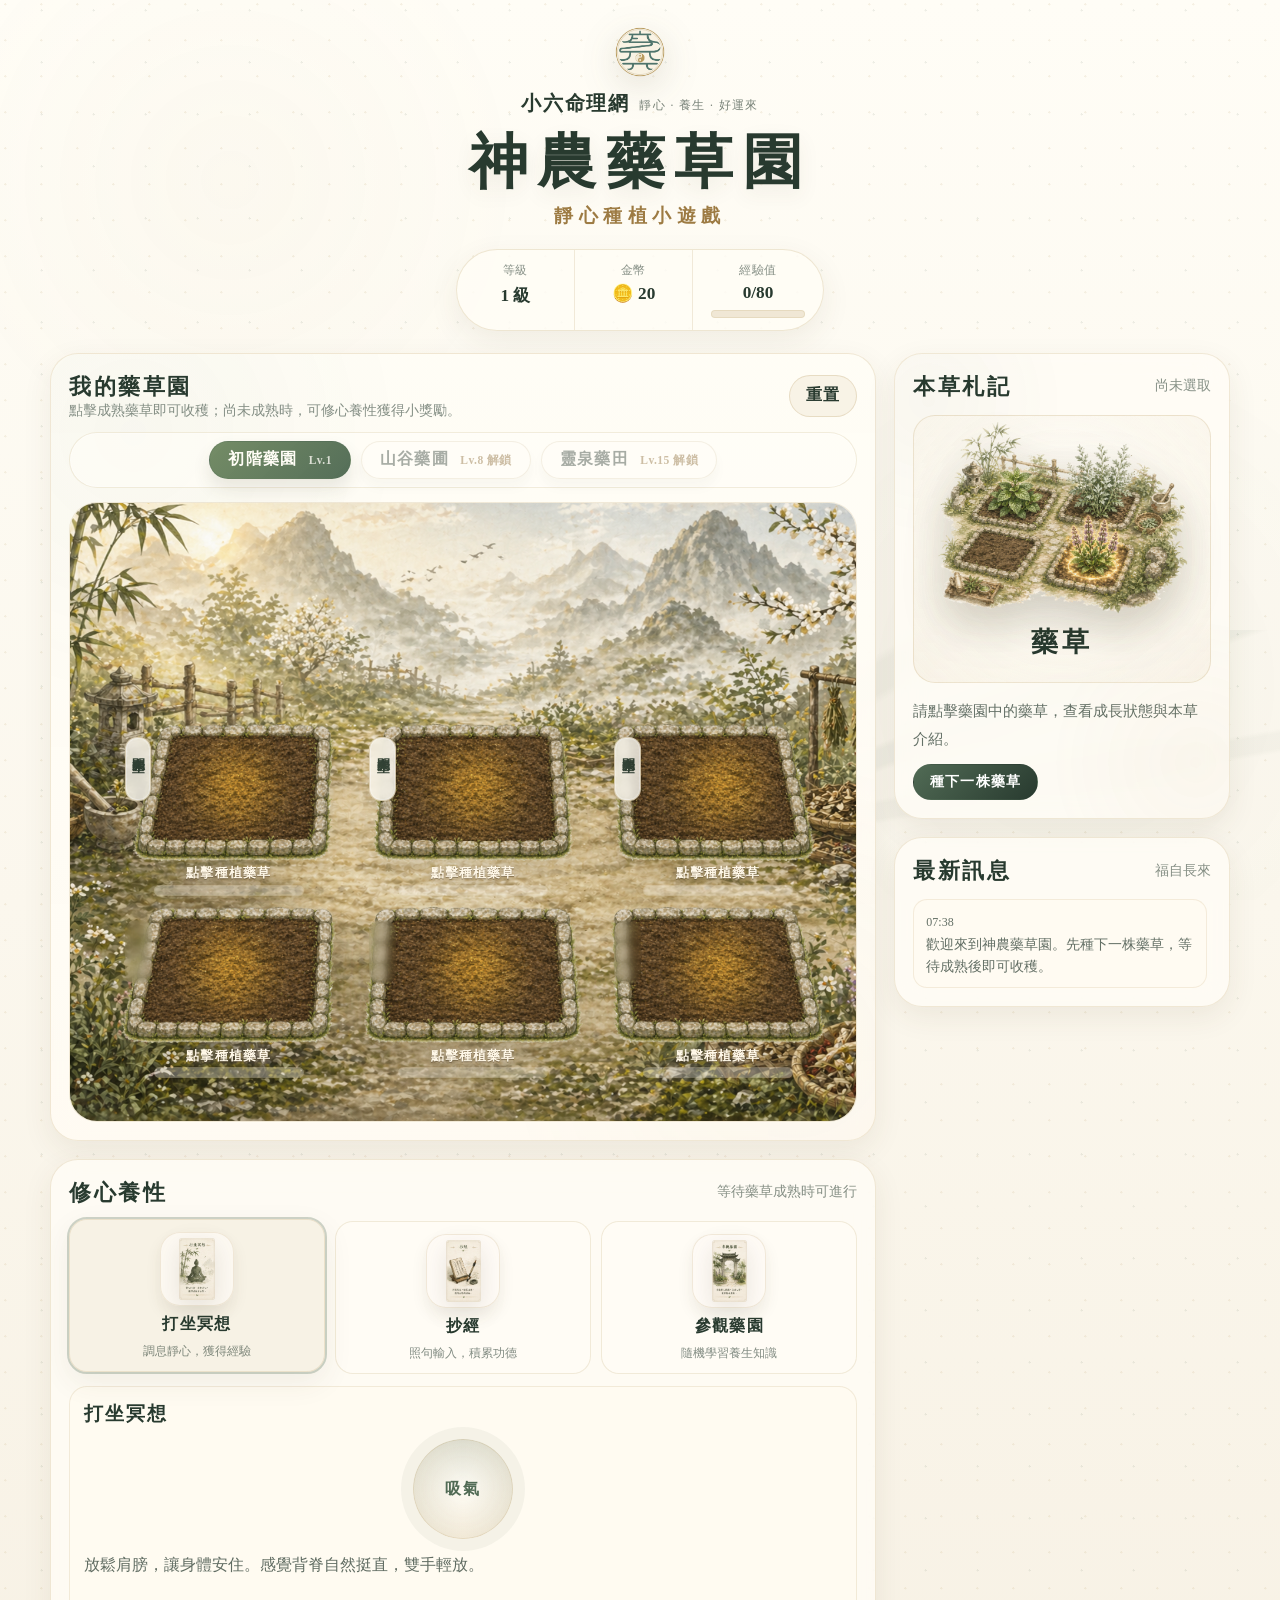
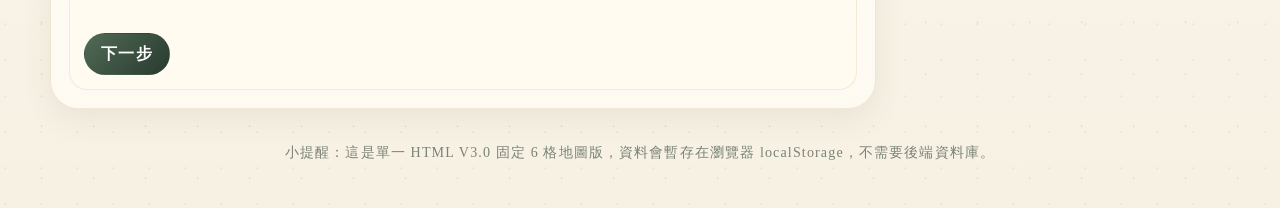
==== shennong_herb_garden.html @ 14d38e7b "新增「小六命理網」" ====
<!DOCTYPE html>
<html lang="zh-Hant">
<head>
  <meta charset="UTF-8" />
  <meta name="viewport" content="width=device-width, initial-scale=1.0" />
  <title>神農藥草園 V3.0｜固定6格地圖版｜小六命理網</title>
    <link rel="stylesheet" href="shennong_style.css">

</head>
<body>
  <div class="app-shell">
    <header class="topbar">
      <a class="brand brand-home-link" href="index.html" aria-label="返回小六命理網首頁" title="返回小六命理網首頁">
        <img class="brand-logo-img" src="assets/icons/01_brand_emblem_logo.png" alt="小六命理網 Logo" />
        <div class="brand-text">
          <strong>小六命理網</strong>
          <small>靜心 · 養生 · 好運來</small>
        </a>
      </div>

      <div class="game-title">
        <h1>神農藥草園</h1>
        <p>靜心種植小遊戲</p>
      </div>

      <div class="player-card" aria-label="玩家資訊">
        <div class="stat">
          <small>等級</small>
          <b><span id="level">1</span> 級</b>
        </div>
        <div class="stat">
          <small>金幣</small>
          <b>🪙 <span id="coins">0</span></b>
        </div>
        <div class="stat">
          <small>經驗值</small>
          <b><span id="exp">0</span>/<span id="expNeed">100</span></b>
          <div class="exp-bar"><i id="expFill" class="exp-fill"></i></div>
        </div>
      </div>
    </header>

    <main class="main-grid">
      <div class="game-column">
<section class="garden-card">
        <div class="section-title">
          <div>
            <h2>我的藥草園</h2>
            <span>點擊成熟藥草即可收穫；尚未成熟時，可修心養性獲得小獎勵。</span>
          </div>
          <button id="resetBtn" class="btn btn-soft" title="清除本機遊戲紀錄">重置</button>
        </div>
        <div class="garden-map-tabs" aria-label="藥園地圖切頁">
          <button class="map-tab active" type="button" data-map-id="map1">初階藥園 <small>Lv.1</small></button>
          <button class="map-tab locked" type="button" disabled>山谷藥圃 <small>Lv.8 解鎖</small></button>
          <button class="map-tab locked" type="button" disabled>靈泉藥田 <small>Lv.15 解鎖</small></button>
        </div>
        <div class="garden-scene">
          <div class="garden-scene-bg" aria-hidden="true"></div>
          <div class="garden-scroll" aria-label="固定顯示六片藥田的藥園區域">
            <div id="gardenGrid" class="garden-grid"></div>
          </div>
        </div>
      </section>

<section class="activity-card">
          <div class="section-title">
            <h2>修心養性</h2>
            <span>等待藥草成熟時可進行</span>
          </div>

          <div class="activity-grid">
            <button class="activity-option active" data-activity="meditate">
              <span class="activity-icon"><img class="activity-thumb" src="assets/shennong/activities/activity-meditation.png" alt="打坐冥想"></span>
              <strong>打坐冥想</strong>
              <small>調息靜心，獲得經驗</small>
            </button>
            <button class="activity-option" data-activity="sutra">
              <span class="activity-icon"><img class="activity-thumb" src="assets/shennong/activities/activity-sutra.png" alt="抄經"></span>
              <strong>抄經</strong>
              <small>照句輸入，積累功德</small>
            </button>
            <button class="activity-option" data-activity="tour">
              <span class="activity-icon"><img class="activity-thumb" src="assets/shennong/activities/activity-tour.png" alt="參觀藥園"></span>
              <strong>參觀藥園</strong>
              <small>隨機學習養生知識</small>
            </button>
          </div>

          <div id="activityPanel" class="activity-panel"></div>
        </section>
      </div>

      <aside class="side-stack">
<section class="detail-card">
          <div class="section-title">
            <h2>本草札記</h2>
            <span id="selectedStatus">尚未選取</span>
          </div>
          <div class="herb-portrait">
            <div>
              <div id="detailEmoji" class="portrait-emoji">🌿</div>
              <h3 id="detailName" class="herb-name">藥草</h3>
              <div id="detailTags" class="herb-tags"></div>
            </div>
          </div>
          <p id="detailText" class="detail-text">請點擊藥園中的藥草，查看成長狀態與本草介紹。</p>
          <div class="tiny-actions">
            <button id="plantFirstBtn" class="btn btn-green">種下一株藥草</button>
          </div>
        </section>

<section class="log-card">
          <div class="section-title">
            <h2>最新訊息</h2>
            <span>福自長來</span>
          </div>
          <div id="logList" class="log-list"></div>
        </section>
      </aside>
    </main>

    <div class="footer-note">
      小提醒：這是單一 HTML V3.0 固定 6 格地圖版，資料會暫存在瀏覽器 localStorage，不需要後端資料庫。
    </div>
  </div>

  <div id="plantModal" class="modal" aria-hidden="true">
    <div class="modal-card">
      <h3>選擇要種植的藥草</h3>
      <p class="detail-text">不同藥草的成熟時間、解鎖等級與收穫獎勵不同。V2 版本已加入 8 種藥草植物。</p>
      <div id="plantMenu" class="plant-menu"></div>
      <div class="modal-actions">
        <button id="closeModalBtn" class="btn btn-outline">取消</button>
      </div>
    </div>
  </div>

  <div id="toast" class="toast"></div>

    <script src="shennong_game.js"></script>

</body>
</html>
---- shennong_style.css ----
/*
  神農藥草園 V3.0 Final
  Clean CSS bundle

  整理內容：
  - 將原本內嵌於 shennong_herb_garden.html 的 CSS 移出成獨立檔案
  - 保留 V3.0.13 Final 的所有版面、土地位置、互動與動畫設定
  - 不改動遊戲功能，只整理檔案結構，方便後續維護
*/


/*
  V3.1 CSS Clean 整理備註：
  - 移除已被後續版本覆蓋的舊座標、生長條、獎勵文字初版設定。
  - 合併 V3.0.13 的生長資訊區 bottom 設定回 V3.0.12 錨定區。
  - 保留仍會影響目前 V3.1 畫面的基礎樣式，避免破壞既有版面。
*/

:root {
      --bg: #f7f1e4;
      --paper: #fffdf6;
      --paper-2: #fffaf0;
      --ink: #283a2f;
      --ink-soft: #627064;
      --moss: #516b55;
      --moss-dark: #283a2f;
      --sage: #7f927a;
      --gold: #b99b62;
      --gold-deep: #9d7b43;
      --sand: #e9ddc7;
      --tea: #d7c29b;
      --soil: #5d4531;
      --soil-dark: #3f2f22;
      --danger: #b86b3f;
      --shadow-soft: 0 18px 50px rgba(73, 62, 40, 0.10);
      --shadow-card: 0 10px 30px rgba(73, 62, 40, 0.08);
      --radius-xl: 28px;
      --radius-lg: 20px;
      --radius-md: 14px;
      --container: 1180px;
    }

    * { box-sizing: border-box; }

    html { scroll-behavior: smooth; }

    body {
      margin: 0;
      min-height: 100vh;
      color: var(--ink);
      font-family: "Noto Serif TC", "PingFang TC", "Microsoft JhengHei", serif;
      background:
        radial-gradient(circle at 15% 12%, rgba(185,155,98,.13) 0 1px, transparent 1.3px),
        radial-gradient(circle at 80% 20%, rgba(81,107,85,.10) 0 1px, transparent 1.2px),
        linear-gradient(180deg, #fffdf6 0%, #f7f1e4 100%);
      background-size: 36px 36px, 52px 52px, auto;
      overflow-x: hidden;
    }

    body::before {
      content: "";
      position: fixed;
      inset: 0;
      z-index: -2;
      pointer-events: none;
      opacity: .34;
      background:
        radial-gradient(circle at 18% 20%, rgba(185,155,98,.10), transparent 24%),
        radial-gradient(circle at 84% 76%, rgba(81,107,85,.10), transparent 28%);
    }

    body::after {
      content: "";
      position: fixed;
      left: 0;
      right: 0;
      bottom: -10px;
      height: 280px;
      z-index: -1;
      pointer-events: none;
      opacity: .36;
      background:
        linear-gradient(160deg, transparent 0 58%, rgba(81,107,85,.16) 59% 61%, transparent 62%),
        linear-gradient(150deg, transparent 0 52%, rgba(81,107,85,.12) 53% 56%, transparent 57%),
        linear-gradient(170deg, transparent 0 64%, rgba(81,107,85,.10) 65% 68%, transparent 69%);
      filter: blur(.2px);
    }

    button, input, textarea, select {
      font: inherit;
    }

    button {
      cursor: pointer;
      border: none;
    }

    .app-shell {
      width: min(calc(100% - 32px), var(--container));
      margin: 0 auto;
      padding: 26px 0 32px;
    }

    .topbar {
      display: grid;
      grid-template-columns: 1.1fr 1.3fr auto;
      gap: 18px;
      align-items: center;
      margin-bottom: 20px;
    }

    .brand {
      display: flex;
      align-items: center;
      gap: 12px;
      min-width: 0;
    }

    .brand-mark {
      width: 54px;
      height: 54px;
      display: grid;
      place-items: center;
      border-radius: 50%;
      color: var(--moss);
      background:
        radial-gradient(circle at 35% 32%, rgba(255,255,255,.9), rgba(255,253,246,.62)),
        linear-gradient(135deg, rgba(185,155,98,.20), rgba(81,107,85,.12));
      border: 2px solid rgba(185,155,98,.55);
      box-shadow: 0 12px 24px rgba(73,62,40,.10);
      font-size: 1.6rem;
    }

    .brand-logo-img {
      width: 58px;
      height: 58px;
      object-fit: contain;
      display: block;
      filter: drop-shadow(0 10px 18px rgba(73,62,40,.14));
      flex: 0 0 auto;
    }

    .brand-text strong {
      display: block;
      font-size: 1.35rem;
      letter-spacing: .08em;
      color: var(--ink);
      line-height: 1.15;
    }

    .brand-text small {
      display: block;
      margin-top: 4px;
      color: rgba(40,58,47,.62);
      font-size: .78rem;
      letter-spacing: .12em;
    }

    .game-title {
      text-align: center;
    }

    .game-title h1 {
      margin: 0;
      font-size: clamp(2.5rem, 6vw, 5rem);
      line-height: 1;
      letter-spacing: .18em;
      color: var(--moss-dark);
      text-shadow: 0 8px 22px rgba(73,62,40,.08);
      font-weight: 800;
    }

    .game-title p {
      margin: 10px 0 0;
      color: var(--gold-deep);
      letter-spacing: .32em;
      font-weight: 700;
    }

    .player-card {
      display: grid;
      grid-template-columns: repeat(3, auto);
      gap: 0;
      border-radius: 999px;
      background: rgba(255,253,246,.82);
      border: 1px solid rgba(185,155,98,.24);
      box-shadow: var(--shadow-card);
      overflow: hidden;
      white-space: nowrap;
    }

    .stat {
      min-width: 118px;
      padding: 12px 18px;
      border-right: 1px solid rgba(185,155,98,.20);
      text-align: center;
    }

    .stat:last-child { border-right: 0; }

    .stat small {
      display: block;
      margin-bottom: 4px;
      color: rgba(40,58,47,.55);
      font-size: .76rem;
      letter-spacing: .08em;
    }

    .stat b {
      color: var(--moss-dark);
      font-size: 1.08rem;
    }

    .exp-bar {
      width: 94px;
      height: 8px;
      margin: 7px auto 0;
      border-radius: 999px;
      background: rgba(185,155,98,.22);
      overflow: hidden;
      border: 1px solid rgba(185,155,98,.18);
    }

    .exp-fill {
      height: 100%;
      width: 0%;
      border-radius: inherit;
      background: linear-gradient(90deg, var(--sage), var(--moss));
      transition: width .3s ease;
    }

    .main-grid {
      display: grid;
      grid-template-columns: minmax(0, 1.65fr) minmax(320px, .85fr);
      gap: 18px;
      align-items: stretch;
    }

    .garden-card,
    .detail-card,
    .activity-card,
    .log-card,
    .modal-card {
      border-radius: var(--radius-xl);
      background: rgba(255,253,246,.78);
      border: 1px solid rgba(185,155,98,.22);
      box-shadow: var(--shadow-card);
      backdrop-filter: blur(14px);
    }

    .garden-card {
      padding: 18px;
      overflow: hidden;
      position: relative;
      background:
        linear-gradient(180deg, rgba(255,253,246,.90), rgba(255,251,243,.88));
    }

    .garden-card::after {
      content: "";
      position: absolute;
      left: 18px;
      right: 18px;
      top: 74px;
      bottom: 18px;
      border-radius: 24px;
      background: url('assets/shennong/biggarden.png') center bottom / cover no-repeat;
      opacity: .28;
      pointer-events: none;
      filter: saturate(.94);
    }

    .garden-card::before,
    .detail-card::before {
      content: "";
      position: absolute;
      inset: 0;
      pointer-events: none;
      opacity: .28;
      background:
        radial-gradient(circle at 10% 10%, rgba(81,107,85,.13), transparent 28%),
        radial-gradient(circle at 90% 88%, rgba(185,155,98,.16), transparent 30%);
    }

    .section-title {
      position: relative;
      display: flex;
      align-items: center;
      justify-content: space-between;
      gap: 12px;
      margin-bottom: 14px;
      z-index: 1;
    }

    .section-title h2 {
      margin: 0;
      color: var(--moss-dark);
      font-size: 1.35rem;
      letter-spacing: .12em;
    }

    .section-title span {
      color: rgba(40,58,47,.56);
      font-size: .86rem;
    }

    .garden-grid {
      position: relative;
      z-index: 2;
      display: grid;
      grid-template-columns: repeat(3, minmax(0, 1fr));
      gap: 14px;
    }

    .plot {
      position: relative;
      min-height: 206px;
      border-radius: 22px;
      padding: 14px;
      background:
        linear-gradient(135deg, rgba(120,120,100,.25), rgba(245,238,220,.30)),
        radial-gradient(circle at 50% 48%, rgba(120,80,45,.35), transparent 62%);
      border: 1px solid rgba(185,155,98,.24);
      box-shadow:
        inset 0 0 0 7px rgba(120,130,100,.11),
        0 10px 24px rgba(73,62,40,.08);
      overflow: hidden;
      transition: transform .18s ease, box-shadow .18s ease;
    }

    .plot:hover {
      transform: translateY(-2px);
      box-shadow:
        inset 0 0 0 7px rgba(120,130,100,.11),
        0 18px 34px rgba(73,62,40,.13);
    }

    .plot.locked {
      opacity: .62;
    }

    .plot.harvestable {
      box-shadow:
        0 0 0 1px rgba(185,155,98,.28),
        0 0 28px rgba(185,155,98,.34),
        0 18px 34px rgba(73,62,40,.10);
    }

    .plot-inner {
      height: 100%;
      min-height: 178px;
      border-radius: 18px;
      padding: 12px;
      background:
        linear-gradient(135deg, rgba(75,54,36,.86), rgba(92,66,42,.86)),
        radial-gradient(circle at 30% 35%, rgba(255,255,255,.09), transparent 26%);
      border: 6px solid rgba(151,150,124,.62);
      position: relative;
      color: #fffdf6;
      display: grid;
      grid-template-rows: auto 1fr auto;
      gap: 8px;
      overflow: hidden;
    }

    .plot-inner::before {
      content: "";
      position: absolute;
      inset: 0;
      opacity: .25;
      background:
        radial-gradient(circle at 15% 30%, rgba(255,255,255,.12) 0 2px, transparent 3px),
        radial-gradient(circle at 70% 62%, rgba(0,0,0,.22) 0 2px, transparent 3px),
        radial-gradient(circle at 44% 82%, rgba(255,255,255,.10) 0 1.5px, transparent 2.5px);
      background-size: 40px 40px;
    }

    .plot-tag {
      position: relative;
      z-index: 1;
      justify-self: start;
      display: inline-flex;
      align-items: center;
      gap: 6px;
      padding: 4px 10px;
      border-radius: 999px;
      color: var(--moss-dark);
      background: rgba(255,253,246,.88);
      border: 1px solid rgba(185,155,98,.44);
      font-weight: 700;
      font-size: .82rem;
      box-shadow: 0 6px 12px rgba(0,0,0,.08);
    }

    .herb-stage {
      position: relative;
      z-index: 1;
      display: grid;
      place-items: center;
      min-height: 82px;
      text-align: center;
      user-select: none;
    }

    .herb-emoji {
      font-size: 3.2rem;
      filter: drop-shadow(0 8px 12px rgba(0,0,0,.18));
      transition: transform .3s ease;
    }

    .plot.harvestable .herb-emoji {
      animation: herbGlow 1.8s ease-in-out infinite;
    }

    @keyframes herbGlow {
      0%, 100% { transform: translateY(0) scale(1); filter: drop-shadow(0 8px 12px rgba(0,0,0,.18)); }
      50% { transform: translateY(-3px) scale(1.05); filter: drop-shadow(0 0 16px rgba(255,220,120,.8)); }
    }

    .empty-sprout {
      font-size: 2.4rem;
      opacity: .32;
      color: rgba(255,253,246,.7);
    }

    .plot-info {
      position: relative;
      z-index: 1;
      display: grid;
      gap: 8px;
    }

    .progress {
      height: 12px;
      border-radius: 999px;
      border: 1px solid rgba(255,253,246,.60);
      background: rgba(255,253,246,.54);
      overflow: hidden;
    }

    .progress > i {
      display: block;
      height: 100%;
      width: 0%;
      border-radius: inherit;
      background: linear-gradient(90deg, #94aa65, var(--moss));
      transition: width .3s ease;
    }

    .plot-time {
      font-size: .82rem;
      color: rgba(255,253,246,.86);
      text-align: center;
      letter-spacing: .04em;
    }

    .plot-actions {
      display: grid;
      grid-template-columns: 1fr;
      gap: 8px;
      position: relative;
      z-index: 2;
    }

    .btn {
      display: inline-flex;
      align-items: center;
      justify-content: center;
      gap: 8px;
      min-height: 42px;
      padding: 0 16px;
      border-radius: 999px;
      font-weight: 800;
      letter-spacing: .08em;
      border: 1px solid transparent;
      transition: transform .18s ease, box-shadow .18s ease, filter .18s ease;
    }

    .btn:hover {
      transform: translateY(-1px);
      box-shadow: 0 12px 24px rgba(73,62,40,.14);
    }

    .btn:active { transform: translateY(0); }

    .btn:disabled {
      cursor: not-allowed;
      opacity: .52;
      transform: none;
      box-shadow: none;
    }

    .btn-green {
      color: #fff;
      background: linear-gradient(135deg, var(--moss), var(--moss-dark));
    }

    .btn-gold {
      color: #fff;
      background: linear-gradient(135deg, #c7a365, var(--gold-deep));
    }

    .btn-outline {
      color: var(--moss);
      background: rgba(255,253,246,.78);
      border-color: rgba(185,155,98,.45);
    }

    .btn-soft {
      color: var(--moss-dark);
      background: rgba(247,241,228,.86);
      border-color: rgba(185,155,98,.26);
    }

    .side-stack {
      display: grid;
      gap: 18px;
      align-content: start;
    }

    .detail-card,
    .activity-card,
    .log-card {
      position: relative;
      padding: 18px;
      overflow: hidden;
    }

    .herb-portrait {
      position: relative;
      z-index: 1;
      min-height: 250px;
      display: grid;
      place-items: center;
      border-radius: 22px;
      margin: 8px 0 14px;
      background:
        radial-gradient(circle, rgba(255,253,246,.85), rgba(247,241,228,.56)),
        linear-gradient(180deg, rgba(255,255,255,.2), rgba(185,155,98,.08));
      border: 1px solid rgba(185,155,98,.22);
      color: var(--moss);
      text-align: center;
    }

    .portrait-emoji {
      font-size: 5.2rem;
      filter: drop-shadow(0 14px 20px rgba(73,62,40,.16));
    }

    .herb-name {
      margin: 0;
      color: var(--moss-dark);
      text-align: center;
      font-size: 1.7rem;
      letter-spacing: .16em;
    }

    .herb-tags {
      display: flex;
      justify-content: center;
      gap: 8px;
      flex-wrap: wrap;
      margin: 10px 0 12px;
    }

    .tag {
      padding: 5px 10px;
      border-radius: 999px;
      color: var(--gold-deep);
      background: rgba(233,221,199,.55);
      border: 1px solid rgba(185,155,98,.28);
      font-size: .78rem;
      font-weight: 700;
    }

    .detail-text {
      color: rgba(40,58,47,.72);
      line-height: 1.8;
      font-size: .96rem;
      margin: 0;
    }

    .activity-grid {
      position: relative;
      z-index: 1;
      display: grid;
      grid-template-columns: repeat(3, minmax(0, 1fr));
      gap: 10px;
    }

    .activity-option {
      min-height: 152px;
      display: grid;
      gap: 8px;
      align-content: start;
      justify-items: center;
      padding: 12px 8px;
      border-radius: 18px;
      color: var(--ink);
      background: rgba(255,253,246,.76);
      border: 1px solid rgba(185,155,98,.20);
      transition: transform .18s ease, box-shadow .18s ease, background .18s ease;
    }

    .activity-option:hover,
    .activity-option.active {
      transform: translateY(-2px);
      background: rgba(247,241,228,.92);
      box-shadow: var(--shadow-card);
    }

    .activity-option.active {
      outline: 2px solid rgba(81,107,85,.28);
    }

    .activity-icon {
      display: grid;
      place-items: center;
      width: 74px;
      height: 74px;
      border-radius: 20px;
      background: rgba(255,252,246,.78);
      box-shadow: inset 0 0 0 1px rgba(185,155,98,.18), 0 8px 16px rgba(73,62,40,.08);
    }

    .activity-thumb {
      width: 62px;
      height: 62px;
      object-fit: contain;
      display: block;
      filter: drop-shadow(0 8px 12px rgba(73,62,40,.12));
    }

    .activity-option strong {
      color: var(--moss-dark);
      letter-spacing: .08em;
    }

    .activity-option small {
      color: rgba(40,58,47,.58);
      font-size: .74rem;
      text-align: center;
      line-height: 1.4;
    }

    .activity-panel {
      margin-top: 12px;
      padding: 14px;
      border-radius: 18px;
      background: rgba(255,250,240,.80);
      border: 1px solid rgba(185,155,98,.18);
      min-height: 172px;
    }

    .activity-panel h3 {
      margin: 0 0 8px;
      color: var(--moss-dark);
      letter-spacing: .10em;
    }

    .meditation-step {
      color: rgba(40,58,47,.74);
      line-height: 1.8;
      font-size: 1rem;
      min-height: 82px;
    }

    .breath-orb {
      width: 100px;
      height: 100px;
      margin: 12px auto;
      border-radius: 50%;
      display: grid;
      place-items: center;
      color: var(--moss);
      background:
        radial-gradient(circle, rgba(255,253,246,.94), rgba(185,155,98,.12)),
        conic-gradient(from 0deg, rgba(81,107,85,.26), rgba(185,155,98,.18), rgba(81,107,85,.26));
      box-shadow: 0 0 0 12px rgba(81,107,85,.06), inset 0 0 0 1px rgba(185,155,98,.20);
      animation: breathe 5s ease-in-out infinite;
      font-weight: 800;
      letter-spacing: .12em;
    }

    @keyframes breathe {
      0%, 100% { transform: scale(.94); opacity: .86; }
      50% { transform: scale(1.08); opacity: 1; }
    }

    .sutra-guide {
      padding: 14px;
      border-radius: 14px;
      color: rgba(40,58,47,.28);
      background: rgba(255,253,246,.62);
      border: 1px dashed rgba(185,155,98,.35);
      font-size: 1.05rem;
      line-height: 1.7;
      letter-spacing: .08em;
      margin-bottom: 10px;
      min-height: 68px;
    }

    .sutra-input {
      width: 100%;
      min-height: 46px;
      resize: vertical;
      border-radius: 14px;
      padding: 12px 14px;
      color: var(--ink);
      background: rgba(255,253,246,.86);
      border: 1px solid rgba(81,107,85,.28);
      outline: none;
      line-height: 1.6;
    }

    .sutra-input:focus {
      box-shadow: 0 0 0 3px rgba(81,107,85,.12);
      border-color: rgba(81,107,85,.55);
    }

    .tour-fact {
      line-height: 1.85;
      color: rgba(40,58,47,.74);
      min-height: 92px;
      padding: 12px;
      border-radius: 14px;
      background: rgba(255,253,246,.66);
      border: 1px solid rgba(185,155,98,.18);
    }

    .log-list {
      display: grid;
      gap: 8px;
      max-height: 180px;
      overflow: auto;
      padding-right: 4px;
    }

    .log-item {
      padding: 10px 12px;
      border-radius: 14px;
      background: rgba(255,250,240,.72);
      border: 1px solid rgba(185,155,98,.16);
      color: rgba(40,58,47,.72);
      line-height: 1.55;
      font-size: .9rem;
    }

    .log-item b {
      color: var(--moss-dark);
    }

    .toast {
      position: fixed;
      left: 50%;
      bottom: 24px;
      z-index: 80;
      transform: translateX(-50%) translateY(18px);
      opacity: 0;
      pointer-events: none;
      min-width: min(calc(100% - 32px), 360px);
      padding: 14px 18px;
      border-radius: 999px;
      text-align: center;
      color: var(--moss-dark);
      background: rgba(255,253,246,.92);
      border: 1px solid rgba(185,155,98,.35);
      box-shadow: var(--shadow-soft);
      transition: transform .25s ease, opacity .25s ease;
      backdrop-filter: blur(16px);
      font-weight: 800;
    }

    .toast.show {
      opacity: 1;
      transform: translateX(-50%) translateY(0);
    }

    .modal {
      position: fixed;
      inset: 0;
      z-index: 70;
      display: none;
      place-items: center;
      padding: 20px;
      background: rgba(40,58,47,.24);
      backdrop-filter: blur(6px);
    }

    .modal.show { display: grid; }

    .modal-card {
      width: min(100%, 560px);
      padding: 22px;
      background: rgba(255,253,246,.94);
    }

    .modal-card h3 {
      margin: 0 0 14px;
      color: var(--moss-dark);
      font-size: 1.35rem;
      letter-spacing: .12em;
    }

    .herb-select {
      width: 100%;
      padding: 12px 14px;
      border-radius: 14px;
      border: 1px solid rgba(81,107,85,.28);
      background: rgba(255,250,240,.90);
      color: var(--ink);
      outline: none;
      margin-bottom: 12px;
    }

    .modal-actions {
      display: flex;
      justify-content: flex-end;
      gap: 10px;
      flex-wrap: wrap;
      margin-top: 16px;
    }

    .footer-note {
      margin: 20px auto 0;
      padding: 14px 18px;
      text-align: center;
      color: rgba(40,58,47,.60);
      font-size: .88rem;
      letter-spacing: .08em;
    }

    .tiny-actions {
      display: flex;
      gap: 8px;
      flex-wrap: wrap;
      margin-top: 12px;
    }

    .tiny-actions .btn {
      min-height: 36px;
      font-size: .86rem;
    }

    .plant-menu {
      display: grid;
      gap: 10px;
      margin-top: 8px;
    }

    .plant-choice {
      display: flex;
      align-items: center;
      justify-content: space-between;
      gap: 14px;
      padding: 12px;
      border-radius: 16px;
      background: rgba(255,250,240,.72);
      border: 1px solid rgba(185,155,98,.18);
    }

    .plant-choice span {
      display: flex;
      align-items: center;
      gap: 10px;
    }

    .plant-choice b {
      color: var(--moss-dark);
    }

    .plant-choice small {
      color: rgba(40,58,47,.56);
    }

    @media (max-width: 980px) {
      .topbar {
        grid-template-columns: 1fr;
        text-align: center;
      }

      .brand {
        justify-content: center;
      }

      .player-card {
        justify-content: center;
        width: min(100%, 560px);
        margin: 0 auto;
      }

      .main-grid {
        grid-template-columns: 1fr;
      }
    }

    @media (max-width: 720px) {
      .app-shell {
        width: min(calc(100% - 22px), var(--container));
        padding-top: 18px;
      }

      .game-title h1 {
        font-size: 2.85rem;
        letter-spacing: .10em;
      }

      .game-title p {
        letter-spacing: .18em;
      }

      .player-card {
        grid-template-columns: 1fr 1fr;
        border-radius: 22px;
      }

      .stat {
        min-width: 0;
        padding: 11px 12px;
      }

      .stat:nth-child(2) {
        border-right: 0;
      }

      .stat:nth-child(3) {
        grid-column: 1 / -1;
        border-top: 1px solid rgba(185,155,98,.20);
      }

      .garden-grid {
        grid-template-columns: repeat(2, minmax(0, 1fr));
        gap: 10px;
      }

      .plot {
        min-height: 188px;
        padding: 10px;
      }

      .plot-inner {
        min-height: 164px;
      }

      .herb-emoji {
        font-size: 2.65rem;
      }

      .activity-grid {
        grid-template-columns: 1fr;
      }

      .activity-option {
        grid-template-columns: auto 1fr;
        justify-items: start;
        text-align: left;
        min-height: 74px;
      }

      .activity-option small {
        text-align: left;
      }
    }

    @media (max-width: 460px) {
      .garden-grid {
        grid-template-columns: 1fr;
      }

      .brand-text strong {
        font-size: 1.14rem;
      }

      .game-title h1 {
        font-size: 2.35rem;
      }
    }
  
    /* ======================================================
       V2：套用第一批去背素材
       - 薄荷、艾草改為 4 階段圖片
       - 土地格改為 plot-empty.png
    ====================================================== */
    .plot {
      background: rgba(255, 253, 246, .36);
      box-shadow: 0 10px 24px rgba(73,62,40,.08);
    }

    .plot-inner {
      min-height: 178px;
      padding: 8px;
      background: transparent !important;
      border: 0 !important;
      overflow: visible;
      display: grid;
      grid-template-rows: auto 1fr auto;
    }

    .plot-inner::before {
      display: none;
    }

    .plot-tag {
      z-index: 4;
      margin-left: 2px;
      background: rgba(255,253,246,.86);
    }

    .herb-stage {
      min-height: 108px;
      overflow: visible;
    }

    .plot-art {
      position: relative;
      width: 100%;
      height: 132px;
      display: grid;
      place-items: center;
      overflow: visible;
    }

    .plot-base-img {
      position: absolute;
      z-index: 1;
      width: 104%;
      max-width: none;
      bottom: -10px;
      left: 50%;
      transform: translateX(-50%);
      object-fit: contain;
      filter: drop-shadow(0 10px 14px rgba(73,62,40,.12));
      pointer-events: none;
      user-select: none;
    }

    .herb-plant-img {
      position: absolute;
      z-index: 2;
      object-fit: contain;
      pointer-events: none;
      user-select: none;
      filter: drop-shadow(0 12px 12px rgba(73,62,40,.16));
      transform-origin: center bottom;
      bottom: 28px;
      left: 50%;
      transform: translateX(-50%);
    }

    .herb-plant-img.mint {
      width: 48%;
      max-height: 128px;
    }

    .herb-plant-img.mugwort {
      width: 52%;
      max-height: 136px;
    }

    .plot.harvestable .herb-plant-img {
      animation: herbImageGlow 1.8s ease-in-out infinite;
      filter:
        drop-shadow(0 12px 12px rgba(73,62,40,.16))
        drop-shadow(0 0 18px rgba(255,216,104,.75));
    }

    @keyframes herbImageGlow {
      0%, 100% { transform: translateX(-50%) translateY(0) scale(1); }
      50% { transform: translateX(-50%) translateY(-4px) scale(1.035); }
    }

    .plot .empty-sprout {
      z-index: 2;
      color: rgba(255,253,246,.72);
      text-shadow: 0 2px 6px rgba(73,62,40,.24);
    }

    .plot-info {
      color: var(--moss-dark);
    }

    .plot-time {
      color: rgba(40,58,47,.72);
      font-weight: 700;
    }

    .progress {
      background: rgba(255,253,246,.78);
      border-color: rgba(185,155,98,.36);
    }

    .detail-herb-img {
      width: min(92%, 280px);
      height: min(92%, 280px);
      object-fit: contain;
      display: block;
      margin: 0 auto;
      filter: drop-shadow(0 16px 20px rgba(73,62,40,.13));
    }

    .detail-main-img {
      width: min(94%, 360px);
      max-height: 290px;
      object-fit: contain;
      display: block;
      margin: 0 auto;
      filter: drop-shadow(0 18px 22px rgba(73,62,40,.12));
      opacity: .96;
    }

    .plant-choice-thumb {
      width: 48px;
      height: 48px;
      object-fit: contain;
      flex: 0 0 auto;
      filter: drop-shadow(0 8px 10px rgba(73,62,40,.12));
    }

    @media (max-width: 720px) {
      .plot-art {
        height: 122px;
      }

      .herb-plant-img.mint {
        width: 46%;
        max-height: 118px;
      }

      .herb-plant-img.mugwort {
        width: 50%;
        max-height: 126px;
      }
    }

  
    /* ======================================================
       V3：六個土地格每秒抖動修正
       原因：倒數每秒重新 render，滑鼠停留時 hover 位移會被反覆觸發。
       修正：取消土地格本身的 transform / translateY / transition，只保留穩定陰影。
    ====================================================== */
    .garden-grid .plot,
    .garden-grid .plot:hover,
    .garden-grid .plot:focus,
    .garden-grid .plot:focus-within,
    .garden-grid .plot.harvestable,
    .garden-grid .plot.harvestable:hover {
      transform: none !important;
      transition: box-shadow .18s ease, border-color .18s ease, background .18s ease !important;
    }

    .garden-grid .plot:hover {
      box-shadow:
        0 10px 24px rgba(73,62,40,.08),
        0 0 0 1px rgba(185,155,98,.18) !important;
    }

    .garden-grid .plot.harvestable,
    .garden-grid .plot.harvestable:hover {
      box-shadow:
        0 0 0 1px rgba(185,155,98,.28),
        0 0 28px rgba(185,155,98,.34),
        0 18px 34px rgba(73,62,40,.10) !important;
    }

    .garden-grid .plot * {
      backface-visibility: hidden;
    }

  
    /* ======================================================
       V5：頁首三層排列修正
       - 第一行：小六命理網 Logo 與名稱
       - 第二行：神農藥草園
       - 第三行：靜心種植小遊戲
       - 玩家資訊列移到標題下方置中
    ====================================================== */
    .topbar {
      display: flex !important;
      flex-direction: column !important;
      align-items: center !important;
      justify-content: center !important;
      gap: 12px !important;
      margin-bottom: 22px !important;
      text-align: center !important;
    }

    .brand {
      justify-content: center !important;
      gap: 10px !important;
      margin-bottom: 2px !important;
    }

    .brand-logo-img {
      width: 52px !important;
      height: 52px !important;
    }

    .brand-text {
      text-align: left;
    }

    .brand-text strong {
      font-size: 1.26rem !important;
      letter-spacing: .08em !important;
    }

    .brand-text small {
      font-size: .72rem !important;
      letter-spacing: .12em !important;
    }

    .game-title {
      width: 100%;
      text-align: center !important;
    }

    .game-title h1 {
      font-size: clamp(2.35rem, 4.6vw, 3.85rem) !important;
      line-height: 1.08 !important;
      letter-spacing: .16em !important;
      margin: 2px 0 0 !important;
    }

    .game-title p {
      margin: 8px 0 0 !important;
      font-size: clamp(.95rem, 1.6vw, 1.16rem) !important;
      letter-spacing: .30em !important;
    }

    .player-card {
      margin-top: 8px !important;
      justify-self: center !important;
    }

    @media (max-width: 720px) {
      .topbar {
        gap: 10px !important;
        margin-bottom: 18px !important;
      }

      .brand-logo-img {
        width: 48px !important;
        height: 48px !important;
      }

      .brand-text strong {
        font-size: 1.12rem !important;
      }

      .brand-text small {
        font-size: .68rem !important;
      }

      .game-title h1 {
        font-size: clamp(2.05rem, 11vw, 2.85rem) !important;
        letter-spacing: .10em !important;
      }

      .game-title p {
        font-size: .9rem !important;
        letter-spacing: .22em !important;
      }

      .player-card {
        width: min(100%, 560px) !important;
      }
    }

    @media (max-width: 460px) {
      .brand {
        flex-direction: row !important;
      }

      .game-title h1 {
        font-size: 2.18rem !important;
        letter-spacing: .08em !important;
      }

      .game-title p {
        letter-spacing: .18em !important;
      }
    }

  

    /* ======================================================
       V6：6塊土地直接疊放在大底圖上
       - 大底圖固定呈現於藥園區
       - 土地格獨立左右捲動，背景不跟著移動
       - 若後續增加土地數量，可直接橫向擴充
    ====================================================== */
    .main-grid {
      grid-template-columns: minmax(0, 1.92fr) minmax(320px, .78fr) !important;
      align-items: start !important;
    }

    .garden-card {
      padding: 18px !important;
      background: linear-gradient(180deg, rgba(255,253,246,.92), rgba(255,251,243,.90)) !important;
    }

    .garden-card::after {
      display: none !important;
    }

    .garden-scene {
      position: relative;
      z-index: 1;
      min-height: 660px;
      border-radius: 28px;
      overflow: hidden;
      border: 1px solid rgba(185,155,98,.18);
      background: linear-gradient(180deg, rgba(255,250,241,.42), rgba(246,238,220,.16));
      box-shadow: inset 0 0 0 1px rgba(255,255,255,.36);
      isolation: isolate;
    }

    .garden-scene-bg {
      position: absolute;
      inset: 0;
      background:
        linear-gradient(180deg, rgba(255,251,243,.18), rgba(255,251,243,.10)),
        url('assets/shennong/biggarden.png') center center / cover no-repeat;
      filter: saturate(.98) contrast(1.02);
      transform: scale(1.02);
      z-index: 0;
    }

    .garden-scene::after {
      content: "";
      position: absolute;
      inset: 0;
      pointer-events: none;
      background:
        linear-gradient(180deg, rgba(255,251,243,.06) 0%, rgba(255,251,243,.02) 18%, rgba(255,251,243,.03) 58%, rgba(244,235,217,.10) 100%),
        radial-gradient(circle at 10% 12%, rgba(81,107,85,.10), transparent 28%),
        radial-gradient(circle at 92% 86%, rgba(185,155,98,.12), transparent 26%);
      z-index: 1;
    }

    .garden-scroll {
      position: absolute;
      inset: 0;
      overflow-x: auto;
      overflow-y: hidden;
      z-index: 3;
      scrollbar-width: thin;
      scrollbar-color: rgba(81,107,85,.38) rgba(255,253,246,.35);
    }

    .garden-scroll::-webkit-scrollbar {
      height: 12px;
    }

    .garden-scroll::-webkit-scrollbar-track {
      background: rgba(255,253,246,.36);
      border-radius: 999px;
    }

    .garden-scroll::-webkit-scrollbar-thumb {
      background: linear-gradient(90deg, rgba(111,136,96,.84), rgba(81,107,85,.92));
      border-radius: 999px;
      border: 2px solid rgba(255,253,246,.46);
    }

    .garden-grid {
      position: absolute !important;
      left: 0;
      right: auto;
      bottom: 58px;
      z-index: 3;
      display: flex !important;
      align-items: flex-end;
      gap: 18px !important;
      min-width: max-content;
      padding: 0 28px 12px 28px !important;
      width: max-content;
      grid-template-columns: none !important;
    }

    .garden-grid::after {
      content: "";
      flex: 0 0 14px;
    }

    .plot {
      flex: 0 0 210px;
      min-height: auto !important;
      padding: 0 !important;
      background: none !important;
      border: 0 !important;
      box-shadow: none !important;
      overflow: visible !important;
      transition: transform .16s ease !important;
      animation: none !important;
    }

    .plot:hover,
    .plot:focus,
    .plot:focus-within,
    .plot.harvestable,
    .plot.harvestable:hover {
      box-shadow: none !important;
      animation: none !important;
    }

    .plot:hover {
      transform: none !important;
    }

    .plot-inner {
      min-height: 352px !important;
      padding: 8px 8px 0 !important;
      background: transparent !important;
      border: 0 !important;
      box-shadow: none !important;
      overflow: visible !important;
      display: grid;
      grid-template-rows: auto 1fr auto;
      gap: 8px;
    }

    .plot-inner::before {
      display: none !important;
    }

    .plot-tag {
      justify-self: flex-start;
      margin-left: 2px;
      background: rgba(255,253,246,.92) !important;
      box-shadow: 0 6px 12px rgba(73,62,40,.10);
    }

    .herb-stage {
      min-height: 176px !important;
      overflow: visible !important;
    }

    .plot-art {
      position: relative;
      width: 100%;
      height: 228px !important;
      overflow: visible !important;
      display: grid;
      place-items: center;
    }

    .plot-base-img {
      width: 112% !important;
      bottom: 0 !important;
      filter: drop-shadow(0 12px 18px rgba(73,62,40,.16));
    }

    .herb-plant-img {
      bottom: 42px !important;
      filter: drop-shadow(0 12px 18px rgba(73,62,40,.20));
    }

    .herb-plant-img.mint {
      width: 56% !important;
      max-height: 150px !important;
    }

    .herb-plant-img.mugwort {
      width: 58% !important;
      max-height: 160px !important;
    }

    .plot .empty-sprout {
      font-size: 2.8rem !important;
      color: rgba(255,248,232,.68) !important;
      text-shadow: 0 2px 10px rgba(73,62,40,.28);
      margin-top: 32px;
    }

    .plot-info {
      position: relative;
      z-index: 4;
      gap: 8px !important;
      padding: 10px 12px 12px;
      border-radius: 18px;
      background: rgba(255,252,246,.88);
      border: 1px solid rgba(185,155,98,.30);
      box-shadow: 0 12px 20px rgba(73,62,40,.08);
      backdrop-filter: blur(4px);
      margin-top: -4px;
    }

    .plot-time {
      color: var(--moss-dark) !important;
      font-weight: 700;
    }

    .progress {
      border-color: rgba(185,155,98,.42) !important;
      background: rgba(255,253,246,.88) !important;
      box-shadow: inset 0 2px 5px rgba(73,62,40,.06);
    }

    .garden-scroll-hint {
      position: absolute;
      left: 50%;
      bottom: 14px;
      transform: translateX(-50%);
      z-index: 4;
      display: inline-flex;
      align-items: center;
      gap: 8px;
      padding: 7px 14px;
      border-radius: 999px;
      background: rgba(255,253,246,.82);
      border: 1px solid rgba(185,155,98,.24);
      color: rgba(40,58,47,.68);
      font-size: .82rem;
      letter-spacing: .08em;
      white-space: nowrap;
      box-shadow: 0 10px 16px rgba(73,62,40,.08);
      backdrop-filter: blur(6px);
    }

    .garden-scroll-hint::before,
    .garden-scroll-hint::after {
      content: "↔";
      color: rgba(81,107,85,.75);
      font-weight: 700;
    }

    @media (max-width: 1120px) {
      .main-grid {
        grid-template-columns: 1fr !important;
      }

      .garden-scene {
        min-height: 618px;
      }
    }

    @media (max-width: 720px) {
      .garden-scene {
        min-height: 580px;
      }

      .garden-grid {
        gap: 14px !important;
        padding: 0 20px 12px 20px !important;
      }

      .plot {
        flex-basis: 188px;
      }

      .plot-inner {
        min-height: 324px !important;
      }

      .plot-art {
        height: 208px !important;
      }

      .herb-plant-img {
        bottom: 38px !important;
      }

      .garden-scroll-hint {
        font-size: .76rem;
        padding: 6px 12px;
      }
    }

  
    /* ======================================================
       V7：直覺採收與土地格透明化
       - 可採收藥草可直接點擊土地／藥草採收
       - 移除每塊田外層淡淡格子框感
    ====================================================== */
    .garden-grid .plot {
      cursor: default;
      background: transparent !important;
      border: 0 !important;
      outline: 0 !important;
      box-shadow: none !important;
    }

    .garden-grid .plot.harvestable {
      cursor: pointer;
    }

    .garden-grid .plot.harvestable .plot-art {
      cursor: pointer;
    }

    .plot-info {
      background: transparent !important;
      border: 0 !important;
      box-shadow: none !important;
      backdrop-filter: none !important;
      padding: 4px 12px 8px !important;
      margin-top: -10px !important;
    }

    .plot-time {
      color: rgba(40,58,47,.78) !important;
      text-shadow:
        0 1px 0 rgba(255,253,246,.86),
        0 2px 8px rgba(255,253,246,.70);
    }

    .plot-actions {
      margin-top: 2px;
    }

    .plot-actions .btn {
      min-height: 36px;
      box-shadow: 0 8px 16px rgba(73,62,40,.12);
    }

    .plot:not(.harvestable) .plot-actions .btn-outline {
      background: rgba(255,253,246,.66);
    }

    .plot.harvestable .plot-actions .btn-gold::before {
      content: "點藥草也可";
      font-size: .72rem;
      opacity: .78;
      margin-right: 2px;
      letter-spacing: .04em;
    }

    .progress {
      box-shadow: 0 3px 10px rgba(73,62,40,.08) !important;
    }

    .plot-tag {
      border: 0 !important;
      background: rgba(255,253,246,.76) !important;
      box-shadow: 0 6px 12px rgba(73,62,40,.08) !important;
    }

  
    /* ======================================================
       V8：徹底移除每塊田的淡淡格子框感
       - 取消 plot / plot-inner / herb-stage / plot-art 所有框線、底色、陰影
       - 土地圖與藥草直接浮在大地圖上
    ====================================================== */
    .garden-grid .plot,
    .garden-grid .plot:hover,
    .garden-grid .plot:focus,
    .garden-grid .plot:focus-within,
    .garden-grid .plot.harvestable,
    .garden-grid .plot.harvestable:hover {
      background: transparent !important;
      background-image: none !important;
      border: none !important;
      outline: none !important;
      box-shadow: none !important;
      border-radius: 0 !important;
      overflow: visible !important;
    }

    .garden-grid .plot-inner,
    .garden-grid .plot-inner:hover,
    .garden-grid .plot-inner:focus,
    .garden-grid .plot-inner:focus-within {
      background: transparent !important;
      background-image: none !important;
      border: none !important;
      outline: none !important;
      box-shadow: none !important;
      border-radius: 0 !important;
      overflow: visible !important;
    }

    .garden-grid .plot-inner::before,
    .garden-grid .plot-inner::after,
    .garden-grid .plot::before,
    .garden-grid .plot::after,
    .garden-grid .herb-stage::before,
    .garden-grid .herb-stage::after,
    .garden-grid .plot-art::before,
    .garden-grid .plot-art::after {
      content: none !important;
      display: none !important;
      background: none !important;
      border: 0 !important;
      box-shadow: none !important;
    }

    .garden-grid .herb-stage,
    .garden-grid .plot-art {
      background: transparent !important;
      background-image: none !important;
      border: none !important;
      outline: none !important;
      box-shadow: none !important;
      border-radius: 0 !important;
      overflow: visible !important;
    }

    .garden-grid .plot-tag {
      border: none !important;
      outline: none !important;
      box-shadow: none !important;
      background: rgba(255,253,246,.62) !important;
      backdrop-filter: blur(3px);
    }

    .garden-grid .plot-info {
      background: transparent !important;
      background-image: none !important;
      border: none !important;
      outline: none !important;
      box-shadow: none !important;
      border-radius: 0 !important;
      backdrop-filter: none !important;
    }

    .garden-grid .progress {
      background: rgba(255,253,246,.74) !important;
      border: 1px solid rgba(185,155,98,.26) !important;
      box-shadow: none !important;
    }

    .garden-grid .plot-actions .btn {
      box-shadow: 0 8px 14px rgba(73,62,40,.10) !important;
    }

  
    /* ======================================================
       V9：空土地點擊種植與提示字修正
       - 空土地可直接點擊開啟種植選單
       - 空土地提示字改為淺米白，避免被背景吃掉
       - 移除空土地中央淡淡符號
    ====================================================== */
    .garden-grid .plot.empty {
      cursor: pointer;
    }

    .garden-grid .plot.empty .plot-art {
      cursor: pointer;
    }

    .garden-grid .plot.empty .empty-sprout {
      display: none !important;
      content: none !important;
    }

    .garden-grid .plot.empty .plot-time {
      color: #fff8e8 !important;
      font-weight: 800 !important;
      text-shadow:
        0 1px 0 rgba(77, 59, 38, .45),
        0 2px 8px rgba(77, 59, 38, .38),
        0 0 14px rgba(255, 253, 246, .42) !important;
      letter-spacing: .08em;
    }

    .garden-grid .plot.empty .plot-info {
      margin-top: -10px !important;
    }

    .garden-grid .plot.empty .progress {
      opacity: .42;
    }


    /* ======================================================
       V2.1：八種藥草植物尺寸校正
       - 新增白蘿蔔、紫蘇、甘草、枸杞、丹蔘、靈芝的顯示尺寸
       - 避免新增植物使用原圖尺寸造成畫面過大
    ====================================================== */
    .herb-plant-img {
      width: 56% !important;
      max-height: 160px !important;
    }

    .herb-plant-img.mint {
      width: 56% !important;
      max-height: 150px !important;
    }

    .herb-plant-img.mugwort {
      width: 58% !important;
      max-height: 160px !important;
    }

    .herb-plant-img.radish {
      width: 62% !important;
      max-height: 148px !important;
    }

    .herb-plant-img.perilla {
      width: 58% !important;
      max-height: 162px !important;
    }

    .herb-plant-img.licorice {
      width: 58% !important;
      max-height: 164px !important;
    }

    .herb-plant-img.goji {
      width: 60% !important;
      max-height: 164px !important;
    }

    .herb-plant-img.danshen {
      width: 60% !important;
      max-height: 166px !important;
    }

    .herb-plant-img.lingzhi {
      width: 54% !important;
      max-height: 156px !important;
    }

    @media (max-width: 720px) {
      .herb-plant-img {
        width: 54% !important;
        max-height: 142px !important;
      }

      .herb-plant-img.radish {
        width: 60% !important;
        max-height: 136px !important;
      }

      .herb-plant-img.lingzhi {
        width: 52% !important;
        max-height: 138px !important;
      }
    }


    /* ======================================================
       V2.2：種植呼吸感與成熟光芒強化
       - 移除土地底圖在不同狀態下的任何位移
       - 1~3 階段植物加入微微呼吸縮放感
       - 第 4 階段放大、強化光芒，加入十字閃光
    ====================================================== */
    .garden-grid .plot-base-img,
    .garden-grid .plot.empty .plot-base-img,
    .garden-grid .plot.planted .plot-base-img,
    .garden-grid .plot.harvestable .plot-base-img {
      position: absolute !important;
      left: 50% !important;
      bottom: -10px !important;
      width: 112% !important;
      max-width: none !important;
      display: block !important;
      margin: 0 !important;
      transform: translateX(-50%) !important;
      animation: none !important;
      transition: none !important;
      will-change: auto !important;
    }

    .garden-grid .plot-art {
      isolation: isolate;
      position: relative;
      transition: none !important;
    }

    .garden-grid .plot-art.has-herb .plot-base-img {
      z-index: 1;
    }

    .garden-grid .herb-plant-img {
      z-index: 3;
      will-change: transform, filter, opacity;
    }

    .garden-grid .herb-plant-img.stage-1:not(.harvest-ready) {
      animation: herbBreathStage1 2.4s ease-in-out infinite;
    }

    .garden-grid .herb-plant-img.stage-2:not(.harvest-ready) {
      animation: herbBreathStage2 2.2s ease-in-out infinite;
    }

    .garden-grid .herb-plant-img.stage-3:not(.harvest-ready) {
      animation: herbBreathStage3 2.0s ease-in-out infinite;
    }

    @keyframes herbBreathStage1 {
      0%   { transform: translateX(-50%) scale(.985); }
      50%  { transform: translateX(-50%) scale(1.015); }
      100% { transform: translateX(-50%) scale(.985); }
    }

    @keyframes herbBreathStage2 {
      0%   { transform: translateX(-50%) scale(.995); }
      50%  { transform: translateX(-50%) scale(1.03); }
      100% { transform: translateX(-50%) scale(.995); }
    }

    @keyframes herbBreathStage3 {
      0%   { transform: translateX(-50%) scale(1.01); }
      50%  { transform: translateX(-50%) scale(1.045); }
      100% { transform: translateX(-50%) scale(1.01); }
    }

    .garden-grid .herb-plant-img.stage-4.harvest-ready {
      animation: herbRipeAura 2.05s ease-in-out infinite;
      filter:
        drop-shadow(0 14px 18px rgba(73,62,40,.20))
        drop-shadow(0 0 9px rgba(255,236,160,1))
        drop-shadow(0 0 16px rgba(255,223,110,1))
        drop-shadow(0 0 24px rgba(255,192,54,.96));
    }

    @keyframes herbRipeAura {
      0%, 100% {
        transform: translateX(-50%) scale(1.10);
        opacity: .98;
      }
      50% {
        transform: translateX(-50%) scale(1.17);
        opacity: 1;
      }
    }

    .garden-grid .plot.harvestable .plot-art::before {
      content: "";
      position: absolute;
      left: 50%;
      top: 46%;
      width: 76px;
      height: 76px;
      border-radius: 50%;
      transform: translate(-50%, -50%);
      background:
        radial-gradient(circle, rgba(255,252,230,1) 0%, rgba(255,241,166,1) 16%, rgba(255,220,86,1) 32%, rgba(255,194,42,.82) 46%, rgba(255,184,34,.26) 58%, rgba(255,184,34,0) 68%);
      filter: blur(1.5px);
      opacity: 1;
      z-index: 2;
      animation: ripeHaloPulse 1.55s ease-in-out infinite;
      pointer-events: none;
    }

    .garden-grid .plot.harvestable .plot-art::after {
      content: "";
      position: absolute;
      left: 50%;
      top: 46%;
      width: 34px;
      height: 34px;
      border-radius: 50%;
      transform: translate(-50%, -50%);
      background:
        radial-gradient(circle, rgba(255,255,255,1) 0%, rgba(255,250,214,1) 24%, rgba(255,231,120,1) 42%, rgba(255,214,86,.42) 58%, rgba(255,214,86,0) 72%);
      filter: blur(.4px);
      opacity: 1;
      z-index: 2;
      animation: ripeHaloPulseInner 1.25s ease-in-out infinite;
      pointer-events: none;
    }

    @keyframes ripeHaloPulse {
      0%, 100% {
        transform: translate(-50%, -50%) scale(.99);
        opacity: .96;
      }
      50% {
        transform: translate(-50%, -50%) scale(1.025);
        opacity: 1;
      }
    }

    @keyframes ripeHaloPulseInner {
      0%, 100% {
        transform: translate(-50%, -50%) scale(.99);
        opacity: .97;
      }
      50% {
        transform: translate(-50%, -50%) scale(1.02);
        opacity: 1;
      }
    }

    .garden-grid .harvest-sparkles,
    .garden-grid .preview-sparkles {
      position: absolute;
      inset: 0;
      z-index: 4;
      pointer-events: none;
    }

    .garden-grid .harvest-sparkles .sparkle,
    .garden-grid .preview-sparkles .sparkle {
      position: absolute;
      color: rgba(255,255,244,1);
      text-shadow:
        0 0 3px rgba(255,250,224,1),
        0 0 8px rgba(255,231,120,1),
        0 0 14px rgba(255,204,76,.96);
      line-height: 1;
      opacity: 0;
      transform: scale(.68);
      animation: sparkleBlink 1.65s ease-in-out infinite;
    }

    .garden-grid .harvest-sparkles .sparkle {
      font-size: 19px;
      filter: contrast(1.08) saturate(1.08);
    }

    .garden-grid .harvest-sparkles .s1 { top: 24%; left: 34%; animation-delay: -0.10s; }
    .garden-grid .harvest-sparkles .s2 { top: 30%; right: 29%; animation-delay: -0.55s; }
    .garden-grid .harvest-sparkles .s3 { top: 40%; left: 24%; animation-delay: -0.95s; }
    .garden-grid .harvest-sparkles .s4 { top: 44%; right: 24%; animation-delay: -1.25s; }
    .garden-grid .harvest-sparkles .s5 { top: 18%; left: 48%; animation-delay: -1.55s; }

    .garden-grid .preview-sparkles {
      z-index: 3;
    }

    .garden-grid .preview-sparkles .sparkle {
      font-size: 15px;
      animation-duration: 1.9s;
      opacity: 0;
      filter: contrast(1.05);
    }

    .garden-grid .preview-sparkles .p1 { top: 28%; left: 36%; animation-delay: -0.25s; }
    .garden-grid .preview-sparkles .p2 { top: 34%; right: 34%; animation-delay: -1.05s; }

    @keyframes sparkleBlink {
      0%, 100% {
        opacity: .10;
        transform: scale(.62) rotate(0deg);
      }
      18% {
        opacity: .78;
        transform: scale(.95) rotate(10deg);
      }
      40% {
        opacity: 1;
        transform: scale(1.18) rotate(0deg);
      }
      62% {
        opacity: .72;
        transform: scale(.90) rotate(-10deg);
      }
      82% {
        opacity: .18;
        transform: scale(.68) rotate(0deg);
      }
    }


    /* ======================================================
       V3.0：固定 6 格地圖版
       - 移除左右滑動查看更多土地
       - 一張地圖固定顯示 6 片土地
       - 預留上方地圖切頁與每格獨立土地圖
    ====================================================== */
    .garden-map-tabs {
      position: relative;
      z-index: 2;
      display: flex;
      align-items: center;
      justify-content: center;
      gap: 10px;
      flex-wrap: wrap;
      margin: -2px 0 14px;
      padding: 8px;
      border-radius: 999px;
      background: rgba(255,253,246,.58);
      border: 1px solid rgba(185,155,98,.18);
      box-shadow: inset 0 0 0 1px rgba(255,255,255,.38);
    }

    .map-tab {
      min-height: 38px;
      padding: 0 18px;
      border-radius: 999px;
      color: rgba(40,58,47,.66);
      background: rgba(255,253,246,.72);
      border: 1px solid rgba(185,155,98,.24);
      font-weight: 800;
      letter-spacing: .08em;
      box-shadow: 0 8px 14px rgba(73,62,40,.06);
    }

    .map-tab small {
      margin-left: 6px;
      color: rgba(157,123,67,.78);
      font-size: .72rem;
      letter-spacing: .04em;
    }

    .map-tab.active {
      color: #fffdf6;
      background: linear-gradient(135deg, rgba(111,136,96,.96), rgba(81,107,85,.98));
      border-color: rgba(81,107,85,.26);
      box-shadow: 0 10px 18px rgba(73,62,40,.12);
    }

    .map-tab.active small {
      color: rgba(255,253,246,.78);
    }

    .map-tab.locked {
      cursor: not-allowed;
      opacity: .62;
      filter: grayscale(.18);
    }

    .garden-card .section-title span {
      max-width: 620px;
      display: inline-block;
    }

    .garden-scene {
      min-height: 620px !important;
      overflow: hidden !important;
    }

    .garden-scroll {
      position: absolute !important;
      inset: 0 !important;
      overflow: visible !important;
      scrollbar-width: none !important;
    }

    .garden-scroll::-webkit-scrollbar,
    .garden-scroll::-webkit-scrollbar-track,
    .garden-scroll::-webkit-scrollbar-thumb {
      display: none !important;
      width: 0 !important;
      height: 0 !important;
    }

    .garden-grid {
      position: absolute !important;
      left: 3.4% !important;
      right: 3.4% !important;
      top: 8% !important;
      bottom: 6.5% !important;
      z-index: 3 !important;
      display: grid !important;
      grid-template-columns: repeat(3, minmax(0, 1fr)) !important;
      grid-template-rows: repeat(2, minmax(0, 1fr)) !important;
      gap: 3.2% 4.2% !important;
      align-items: end !important;
      justify-items: stretch !important;
      min-width: 0 !important;
      width: auto !important;
      padding: 0 !important;
      transform: none !important;
    }

    .garden-grid::after {
      content: none !important;
      display: none !important;
    }

    .garden-grid .plot {
      flex: initial !important;
      width: 100% !important;
      min-width: 0 !important;
      height: 100% !important;
      display: grid !important;
      align-items: end !important;
      justify-items: stretch !important;
      transform: none !important;
    }

    .garden-grid .plot-inner {
      width: 100% !important;
      min-height: 100% !important;
      height: 100% !important;
      display: grid !important;
      grid-template-rows: auto minmax(0, 1fr) auto !important;
      gap: 4px !important;
      padding: 4px 4px 0 !important;
    }

    .garden-grid .plot-tag {
      justify-self: start !important;
      margin-left: 4px !important;
      padding: 4px 9px !important;
      font-size: .78rem !important;
      background: rgba(255,253,246,.74) !important;
    }

    .garden-grid .herb-stage {
      min-height: 0 !important;
      display: grid !important;
      align-items: end !important;
      justify-items: center !important;
      overflow: visible !important;
    }

    .garden-grid .plot-art {
      width: 100% !important;
      height: clamp(152px, 15.5vw, 210px) !important;
      min-height: 142px !important;
      display: grid !important;
      place-items: center !important;
      overflow: visible !important;
    }

    .garden-grid .plot-base-img,
    .garden-grid .plot.empty .plot-base-img,
    .garden-grid .plot.planted .plot-base-img,
    .garden-grid .plot.harvestable .plot-base-img {
      bottom: -6px !important;
      width: 106% !important;
    }

    .garden-grid .herb-plant-img {
      bottom: 38px !important;
    }

    .garden-grid .plot-info {
      margin-top: -8px !important;
      padding: 2px 10px 4px !important;
      gap: 5px !important;
    }

    .garden-grid .plot-time {
      font-size: .82rem !important;
    }

    .garden-grid .progress {
      height: 11px !important;
    }

    .garden-grid .plot-actions .btn {
      min-height: 34px !important;
      padding: 0 12px !important;
      font-size: .86rem !important;
    }

    .garden-scroll-hint {
      bottom: 10px !important;
      padding: 6px 13px !important;
      background: rgba(255,253,246,.72) !important;
    }

    .garden-scroll-hint::before,
    .garden-scroll-hint::after {
      content: "✦" !important;
    }

    @media (max-width: 1120px) {
      .garden-scene {
        min-height: 620px !important;
      }

      .garden-grid {
        left: 3% !important;
        right: 3% !important;
        gap: 3% 3.6% !important;
      }
    }

    @media (max-width: 720px) {
      .garden-map-tabs {
        border-radius: 20px;
        justify-content: flex-start;
        overflow: hidden;
      }

      .map-tab {
        flex: 1 1 100%;
        min-height: 36px;
        padding: 0 12px;
      }

      .garden-scene {
        min-height: 760px !important;
      }

      .garden-grid {
        grid-template-columns: repeat(2, minmax(0, 1fr)) !important;
        grid-template-rows: repeat(3, minmax(0, 1fr)) !important;
        left: 4% !important;
        right: 4% !important;
        top: 4.8% !important;
        bottom: 6% !important;
        gap: 2.4% 4.4% !important;
      }

      .garden-grid .plot-art {
        height: clamp(132px, 31vw, 174px) !important;
        min-height: 126px !important;
      }

      .garden-grid .plot-base-img,
      .garden-grid .plot.empty .plot-base-img,
      .garden-grid .plot.planted .plot-base-img,
      .garden-grid .plot.harvestable .plot-base-img {
        width: 104% !important;
        bottom: -5px !important;
      }

      .garden-grid .herb-plant-img {
        bottom: 32px !important;
      }

      .garden-grid .plot-tag {
        font-size: .72rem !important;
        padding: 3px 8px !important;
      }

      .garden-grid .plot-info {
        padding: 1px 8px 3px !important;
      }

      .garden-grid .plot-actions .btn {
        min-height: 32px !important;
      }
    }

    @media (max-width: 460px) {
      .garden-scene {
        min-height: 720px !important;
      }

      .garden-grid .plot-art {
        height: 126px !important;
      }

      .garden-grid .plot-time {
        font-size: .76rem !important;
      }
    }


    /* ======================================================
       V3.0.2：版面微調，不調整土地座標
       - 生長條下移，避免遮住土地下緣
       - 倒數資訊改為非時間文字
       - 修心養性移到藥園下方
       - 最新訊息接在本草札記下方
    ====================================================== */
    .game-column {
      display: grid;
      gap: 18px;
      align-content: start;
    }

    .game-column .activity-card {
      width: 100%;
    }

    .garden-grid .plot-info {
      margin-top: 12px !important;
    }

    .garden-grid .plot-time {
      min-height: 1.1em;
    }

    .side-stack .log-card {
      margin-top: 0;
    }

    @media (max-width: 980px) {
      .game-column {
        gap: 16px;
      }
    }


    /* ======================================================
       V3.0.9：土地位置更新版
       - 依照使用者提供的最新座標更新 6 格土地位置
       - 修正第 2 格 translate(10, 115px) 為合法 CSS：translate(10px, 115px)
       - hover / focus / harvestable 狀態皆維持同一位置，避免跳位
    ====================================================== */

    .garden-grid .plot:nth-child(1),
    .garden-grid .plot:nth-child(1):hover,
    .garden-grid .plot:nth-child(1):focus,
    .garden-grid .plot:nth-child(1):focus-within,
    .garden-grid .plot:nth-child(1).harvestable,
    .garden-grid .plot:nth-child(1).harvestable:hover {
      transform: translate(20px, 115px) !important;
    }

    .garden-grid .plot:nth-child(2),
    .garden-grid .plot:nth-child(2):hover,
    .garden-grid .plot:nth-child(2):focus,
    .garden-grid .plot:nth-child(2):focus-within,
    .garden-grid .plot:nth-child(2).harvestable,
    .garden-grid .plot:nth-child(2).harvestable:hover {
      transform: translate(10px, 115px) !important;
    }

    .garden-grid .plot:nth-child(3),
    .garden-grid .plot:nth-child(3):hover,
    .garden-grid .plot:nth-child(3):focus,
    .garden-grid .plot:nth-child(3):focus-within,
    .garden-grid .plot:nth-child(3).harvestable,
    .garden-grid .plot:nth-child(3).harvestable:hover {
      transform: translate(0px, 115px) !important;
    }

    .garden-grid .plot:nth-child(4),
    .garden-grid .plot:nth-child(4):hover,
    .garden-grid .plot:nth-child(4):focus,
    .garden-grid .plot:nth-child(4):focus-within,
    .garden-grid .plot:nth-child(4).harvestable,
    .garden-grid .plot:nth-child(4).harvestable:hover {
      transform: translate(20px, 25px) !important;
    }

    .garden-grid .plot:nth-child(5),
    .garden-grid .plot:nth-child(5):hover,
    .garden-grid .plot:nth-child(5):focus,
    .garden-grid .plot:nth-child(5):focus-within,
    .garden-grid .plot:nth-child(5).harvestable,
    .garden-grid .plot:nth-child(5).harvestable:hover {
      transform: translate(10px, 25px) !important;
    }

    .garden-grid .plot:nth-child(6),
    .garden-grid .plot:nth-child(6):hover,
    .garden-grid .plot:nth-child(6):focus,
    .garden-grid .plot:nth-child(6):focus-within,
    .garden-grid .plot:nth-child(6).harvestable,
    .garden-grid .plot:nth-child(6).harvestable:hover {
      transform: translate(0px, 25px) !important;
    }


    .garden-grid .plot-inner {
      position: relative !important;
    }

    .garden-grid .plot-tag {
      position: absolute !important;
      left: 8px !important;
      top: 54px !important;
      z-index: 8 !important;
      writing-mode: vertical-rl !important;
      text-orientation: upright !important;
      line-height: 1.15 !important;
      letter-spacing: .08em !important;
      min-width: auto !important;
      max-width: none !important;
      min-height: 64px !important;
      margin: 0 !important;
      padding: 9px 5px !important;
      border-radius: 12px !important;
      font-size: .8rem !important;
      background: rgba(255,253,246,.86) !important;
      border: 1px solid rgba(185,155,98,.32) !important;
      box-shadow:
        0 5px 12px rgba(73,62,40,.10),
        inset 0 0 0 1px rgba(255,255,255,.42) !important;
      backdrop-filter: blur(4px);
      transform: none !important;
      pointer-events: none !important;
    }

    .garden-grid .plot.empty .plot-tag {
      top: 70px !important;
      opacity: .92;
    }

    .garden-grid .plot.harvestable .plot-tag {
      top: 50px !important;
    }

    @media (max-width: 720px) {
      .garden-grid .plot-tag {
        left: 6px !important;
        top: 48px !important;
        min-height: 54px !important;
        padding: 7px 4px !important;
        font-size: .72rem !important;
      }

      .garden-grid .plot.empty .plot-tag {
        top: 58px !important;
      }
    }


    /* ======================================================
       V3.0.10：安靜藥園互動修正
       - 移除空土地上的大型「種植」按鈕
       - 空土地仍可直接點擊開啟種植選單
       - 固定土地直式牌籤位置，避免種植後牌籤位移
    ====================================================== */

    .garden-grid .plot.empty .plot-actions {
      display: none !important;
    }

    .garden-grid .plot.empty .plot-info {
      pointer-events: none !important;
    }

    .garden-grid .plot,
    .garden-grid .plot.empty,
    .garden-grid .plot.planted {
      cursor: pointer;
    }

    .garden-grid .plot-tag,
    .garden-grid .plot.empty .plot-tag,
    .garden-grid .plot.planted .plot-tag,
    .garden-grid .plot.harvestable .plot-tag {
      top: 70px !important;
      transform: none !important;
      transition: none !important;
    }

    @media (max-width: 720px) {
      .garden-grid .plot-tag,
      .garden-grid .plot.empty .plot-tag,
      .garden-grid .plot.planted .plot-tag,
      .garden-grid .plot.harvestable .plot-tag {
        top: 58px !important;
      }
    }


    /* ======================================================
       V3.0.12：生長資訊錨定修正
       - 修正點擊種植後「藥草靜靜生長中」與生長條往下跳動
       - 原因：plot-info 仍參與土地格內部排版，空地 / 種植狀態切換時會被內容高度影響
       - 做法：將 plot-info 固定錨定在每格土地底部，並讓所有狀態共用同一位置
    ====================================================== */

    .garden-grid .plot-inner {
      position: relative !important;
    }

    .garden-grid .plot-info,
    .garden-grid .plot.empty .plot-info,
    .garden-grid .plot.planted .plot-info,
    .garden-grid .plot.harvestable .plot-info {
      position: absolute !important;
      left: 50% !important;
      bottom: -17px !important;
      width: min(170px, 88%) !important;
      height: 82px !important;
      min-height: 82px !important;
      margin: 0 !important;
      padding: 2px 10px 4px !important;
      transform: translateX(-50%) !important;
      display: grid !important;
      grid-template-rows: 1.1em 11px 34px !important;
      align-content: start !important;
      gap: 7px !important;
      overflow: visible !important;
      pointer-events: auto !important;
    }

    .garden-grid .plot.empty .plot-info,
    .garden-grid .plot.planted .plot-info {
      pointer-events: none !important;
    }

    .garden-grid .plot-time,
    .garden-grid .plot.empty .plot-time,
    .garden-grid .plot.planted .plot-time,
    .garden-grid .plot.harvestable .plot-time {
      min-height: 1.1em !important;
      height: 1.1em !important;
      line-height: 1.1 !important;
      margin: 0 !important;
      transform: none !important;
    }

    .garden-grid .progress,
    .garden-grid .plot.empty .progress,
    .garden-grid .plot.planted .progress,
    .garden-grid .plot.harvestable .progress {
      height: 11px !important;
      align-self: start !important;
      margin: 0 !important;
      transform: none !important;
    }

    .garden-grid .plot:not(.harvestable) .plot-actions {
      visibility: hidden !important;
      display: block !important;
      pointer-events: none !important;
    }

    .garden-grid .plot.harvestable .plot-actions {
      visibility: visible !important;
      display: block !important;
      pointer-events: auto !important;
    }


    /* ======================================================
   V3.0 Final micro 01：狀態文字與提示資訊微調
   - 移除藥園下方「目前地圖固定顯示 6 片土地」提示
   - 成長中文字改為亮綠色 #e5fc8b
   - 可收穫文字改為亮黃色 #fff723
====================================================== */

.garden-grid .plot.planted:not(.harvestable) .plot-time {
  color: #e5fc8b !important;
  text-shadow:
    0 1px 0 rgba(25, 54, 31, .46),
    0 0 8px rgba(229, 252, 139, .42) !important;
}

.garden-grid .plot.harvestable .plot-time {
  color: #fff723 !important;
  text-shadow:
    0 1px 0 rgba(99, 77, 17, .52),
    0 0 10px rgba(255, 247, 35, .42) !important;
}


/* ======================================================
   V3.1：採收按鈕隱藏
   - 可採收時不顯示收穫按鈕，直接點藥草／土地即可採收
====================================================== */

.garden-grid .plot.harvestable .plot-actions {
  display: none !important;
  visibility: hidden !important;
  pointer-events: none !important;
}


/* ======================================================
   V3.0 Final micro 03：採收慶祝特效
   - 採收瞬間出現十字光煙火爆炸效果
   - 顯示浮動獎勵文字：金幣 +X、經驗值 +Y
   - 從藥草消失中心往上漂浮後漸淡消失
====================================================== */

.harvest-fx-layer {
  position: fixed;
  inset: 0;
  pointer-events: none;
  z-index: 9999;
  overflow: visible;
}

.harvest-burst {
  position: absolute;
  width: 0;
  height: 0;
  pointer-events: none;
}

.harvest-burst-core {
  position: absolute;
  left: 50%;
  top: 50%;
  width: 24px;
  height: 24px;
  transform: translate(-50%, -50%);
  border-radius: 50%;
  background:
    radial-gradient(circle, rgba(255,255,255,1) 0%, rgba(255,250,213,1) 34%, rgba(255,223,95,.95) 58%, rgba(255,191,49,.18) 78%, rgba(255,191,49,0) 100%);
  box-shadow:
    0 0 14px rgba(255,241,166,.95),
    0 0 26px rgba(255,213,90,.65);
  animation: harvestCoreBurst .72s ease-out forwards;
}


.harvest-float-text {
  position: absolute;
  left: 50%;
  top: 50%;
  transform: translate(-50%, -50%);
  display: grid;
  gap: 8px;
  justify-items: center;
  pointer-events: none;
}

.harvest-reward {
  display: inline-flex;
  align-items: center;
  justify-content: center;
  min-width: 104px;
  padding: 6px 14px;
  border-radius: 999px;
  font-size: 0.95rem;
  font-weight: 800;
  letter-spacing: .02em;
  white-space: nowrap;
  color: #fffdf5;
  text-shadow: 0 1px 0 rgba(74, 59, 22, .45);
  border: 1px solid rgba(255,255,255,.28);
  backdrop-filter: blur(4px);
  box-shadow:
    0 10px 18px rgba(54, 42, 10, .18),
    inset 0 1px 0 rgba(255,255,255,.28);
  opacity: 0;
}

.harvest-reward.coins {
  background: linear-gradient(180deg, rgba(255,243,163,.96) 0%, rgba(255,216,79,.96) 100%);
  color: #6f5604;
  animation: harvestRewardFloatCoins .95s ease-out forwards;
}

.harvest-reward.exp {
  background: linear-gradient(180deg, rgba(236,255,188,.96) 0%, rgba(182,238,84,.96) 100%);
  color: #3d5c07;
  animation: harvestRewardFloatExp .95s ease-out forwards;
  animation-delay: .08s;
}

@keyframes harvestCoreBurst {
  0% {
    opacity: 0;
    transform: translate(-50%, -50%) scale(.2);
  }
  30% {
    opacity: 1;
    transform: translate(-50%, -50%) scale(1.3);
  }
  100% {
    opacity: 0;
    transform: translate(-50%, -50%) scale(2);
  }
}


@keyframes harvestRewardFloatCoins {
  0% {
    opacity: 0;
    transform: translate(-50%, 6px) scale(.86);
  }
  15% {
    opacity: 1;
    transform: translate(-50%, -4px) scale(1);
  }
  100% {
    opacity: 0;
    transform: translate(-50%, -58px) scale(1.02);
  }
}

@keyframes harvestRewardFloatExp {
  0% {
    opacity: 0;
    transform: translate(-50%, 22px) scale(.86);
  }
  15% {
    opacity: 1;
    transform: translate(-50%, 12px) scale(1);
  }
  100% {
    opacity: 0;
    transform: translate(-50%, -42px) scale(1.02);
  }
}


/* ======================================================
   V3.0 Final micro 04：採收十字光散射強化
   - 使用大量第四階段風格十字光
   - 從藥草圖中心點往外散開
   - 漸淡消失，形成採收煙火感
====================================================== */

.harvest-burst {
  z-index: 10000;
}

.harvest-spark-burst {
  position: absolute;
  left: 0;
  top: 0;
  width: 1px;
  height: 1px;
  pointer-events: none;
  z-index: 3;
}

.harvest-fx-sparkle {
  position: absolute;
  left: 0;
  top: 0;
  color: rgba(255, 255, 244, 1);
  font-size: var(--size, 21px);
  line-height: 1;
  opacity: 0;
  transform: translate(-50%, -50%) scale(.3) rotate(0deg);
  text-shadow:
    0 0 4px rgba(255, 255, 238, 1),
    0 0 10px rgba(255, 239, 156, 1),
    0 0 18px rgba(255, 214, 78, .92),
    0 0 28px rgba(255, 188, 42, .58);
  filter: contrast(1.12) saturate(1.1);
  animation: harvestSparkleScatter var(--dur, 1s) cubic-bezier(.15,.72,.2,1) forwards;
  animation-delay: var(--delay, 0s);
  will-change: transform, opacity;
}

.harvest-burst-core {
  width: 32px;
  height: 32px;
  animation: harvestCoreFlash .52s ease-out forwards;
}

.harvest-burst-ray {
  display: none !important;
}

@keyframes harvestSparkleScatter {
  0% {
    opacity: 0;
    transform: translate(-50%, -50%) scale(.2) rotate(0deg);
  }
  10% {
    opacity: 1;
    transform: translate(calc(-50% + var(--x) * .12), calc(-50% + var(--y) * .12)) scale(var(--scale, 1)) rotate(18deg);
  }
  58% {
    opacity: .95;
    transform: translate(calc(-50% + var(--x) * .82), calc(-50% + var(--y) * .82)) scale(calc(var(--scale, 1) * .92)) rotate(0deg);
  }
  100% {
    opacity: 0;
    transform: translate(calc(-50% + var(--x)), calc(-50% + var(--y))) scale(.18) rotate(-20deg);
  }
}

@keyframes harvestCoreFlash {
  0% {
    opacity: 0;
    transform: translate(-50%, -50%) scale(.2);
  }
  18% {
    opacity: 1;
    transform: translate(-50%, -50%) scale(1.45);
  }
  100% {
    opacity: 0;
    transform: translate(-50%, -50%) scale(2.2);
  }
}


/* ======================================================
   V3.0 Final micro 04.1 修正版：獎勵文字真正從中心點出現
   - 延續 micro 04.1
   - 修正 reward 動畫使用 translateY，而不是 translate(-50%, ...)
   - 保持十字光效果完全不變
====================================================== */

.harvest-burst {
  transform: translate(-50%, -50%);
}


.harvest-float-text {
  left: 0 !important;
  top: 0 !important;
  transform: translate(-50%, -50%) !important;
  z-index: 5 !important;
  justify-items: center !important;
}

.harvest-reward {
  min-width: 118px;
  transform-origin: center center !important;
}

.harvest-reward.coins {
  animation: harvestRewardFloatCoinsCenterFix 1.02s ease-out forwards !important;
}

.harvest-reward.exp {
  animation: harvestRewardFloatExpCenterFix 1.02s ease-out forwards !important;
  animation-delay: .08s !important;
}

@keyframes harvestRewardFloatCoinsCenterFix {
  0% {
    opacity: 0;
    transform: translateY(2px) scale(.82);
  }
  16% {
    opacity: 1;
    transform: translateY(-10px) scale(1);
  }
  100% {
    opacity: 0;
    transform: translateY(-74px) scale(1.02);
  }
}

@keyframes harvestRewardFloatExpCenterFix {
  0% {
    opacity: 0;
    transform: translateY(18px) scale(.82);
  }
  16% {
    opacity: 1;
    transform: translateY(6px) scale(1);
  }
  100% {
    opacity: 0;
    transform: translateY(-56px) scale(1.02);
  }
}


/* ======================================================
   V3.0 Final micro 04.1b：全部狀態文字下移一致化
   - 以 micro 04.1a 為基礎
   - 將三種狀態文字統一往下移
   - 包含：
     1. 點擊種植藥草
     2. 藥草靜靜生長中
     3. 可收穫
====================================================== */

.garden-grid .plot.empty .plot-time,
.garden-grid .plot.planted:not(.harvestable) .plot-time,
.garden-grid .plot.harvestable .plot-time {
  transform: translateY(6px) !important;
}


/* ======================================================
   V3.1.1：藥草深呼吸縮放循環
   - 第 1～4 階藥草改為「由小變大，再由大變小」循環
   - 時間控制在 2s～3s 之間，營造接近真實深呼吸的靜心節奏
   - 保留成熟第 4 階的發光與可採收效果
====================================================== */

.garden-grid .herb-plant-img.stage-1:not(.harvest-ready) {
  animation: herbCalmBreathStage1 2.9s ease-in-out infinite !important;
}

.garden-grid .herb-plant-img.stage-2:not(.harvest-ready) {
  animation: herbCalmBreathStage2 2.7s ease-in-out infinite !important;
}

.garden-grid .herb-plant-img.stage-3:not(.harvest-ready) {
  animation: herbCalmBreathStage3 2.5s ease-in-out infinite !important;
}

.garden-grid .herb-plant-img.stage-4.harvest-ready {
  animation: herbCalmBreathStage4 2.3s ease-in-out infinite !important;
}

@keyframes herbCalmBreathStage1 {
  0%   { transform: translateX(-50%) scale(.985); }
  50%  { transform: translateX(-50%) scale(1.018); }
  100% { transform: translateX(-50%) scale(.985); }
}

@keyframes herbCalmBreathStage2 {
  0%   { transform: translateX(-50%) scale(.995); }
  50%  { transform: translateX(-50%) scale(1.035); }
  100% { transform: translateX(-50%) scale(.995); }
}

@keyframes herbCalmBreathStage3 {
  0%   { transform: translateX(-50%) scale(1.01); }
  50%  { transform: translateX(-50%) scale(1.052); }
  100% { transform: translateX(-50%) scale(1.01); }
}

@keyframes herbCalmBreathStage4 {
  0%   {
    transform: translateX(-50%) scale(1.10);
    opacity: .98;
  }
  50%  {
    transform: translateX(-50%) scale(1.17);
    opacity: 1;
  }
  100% {
    transform: translateX(-50%) scale(1.10);
    opacity: .98;
  }
}


/* ======================================================
   V3.1.2：呼吸動畫不中斷修正
   - V3.1.1 已將第 1～4 階改為小→大→小
   - 本版進一步修正每秒 renderGarden 重建 DOM 導致動畫重新開始的問題
   - CSS 動畫設定維持 2s～3s 深呼吸節奏
====================================================== */


/* ======================================================
   V3.1.4：藥草園大背景圖顯示度調整
   - 以 V3.1.3 六格透視土地圖更新版為基礎
   - 將藥草園大背景圖設定為 100% 顯示度
   - 移除大背景圖層可能存在的半透明淡化
====================================================== */

.garden-scene,
.garden-scene::before,
.garden-scene::after,
.garden-map,
.garden-map::before,
.garden-map::after {
  opacity: 1 !important;
}

.garden-scene {
  background-blend-mode: normal !important;
}

.garden-scene .scene-bg,
.garden-scene img.scene-bg,
.garden-scene .garden-bg,
.garden-scene img.garden-bg,
.garden-bg,
.scene-bg {
  opacity: 1 !important;
  filter: none !important;
  mix-blend-mode: normal !important;
}


/* ======================================================
   V3.1.5：藥草園大背景移除淡白遮罩
   - V3.1.4 已設定 opacity: 1，但背景本身仍疊了淡白色 gradient
   - 本版移除 .garden-scene-bg 上的白色 linear-gradient 疊層
   - 同時關閉 .garden-scene::after 的淡色遮罩
====================================================== */

.garden-scene-bg {
  background: url('assets/shennong/biggarden.png') center center / cover no-repeat !important;
  opacity: 1 !important;
  filter: none !important;
  mix-blend-mode: normal !important;
}

.garden-scene::after {
  display: none !important;
  opacity: 0 !important;
  background: none !important;
}

.garden-card::after {
  display: none !important;
  opacity: 0 !important;
  background: none !important;
}


/* ======================================================
   V3.1.7：頁首品牌連回首頁
   - shennong_herb_garden.html 上方 Logo / 品牌區可點擊回 index.html
   - 維持原本品牌區視覺，不顯示連結底線
====================================================== */

.brand-home-link {
  color: inherit !important;
  text-decoration: none !important;
  cursor: pointer;
}

.brand-home-link:hover {
  text-decoration: none !important;
  filter: brightness(1.03);
}

.brand-home-link:focus-visible {
  outline: 2px solid rgba(185,155,98,.62);
  outline-offset: 4px;
  border-radius: 14px;
}
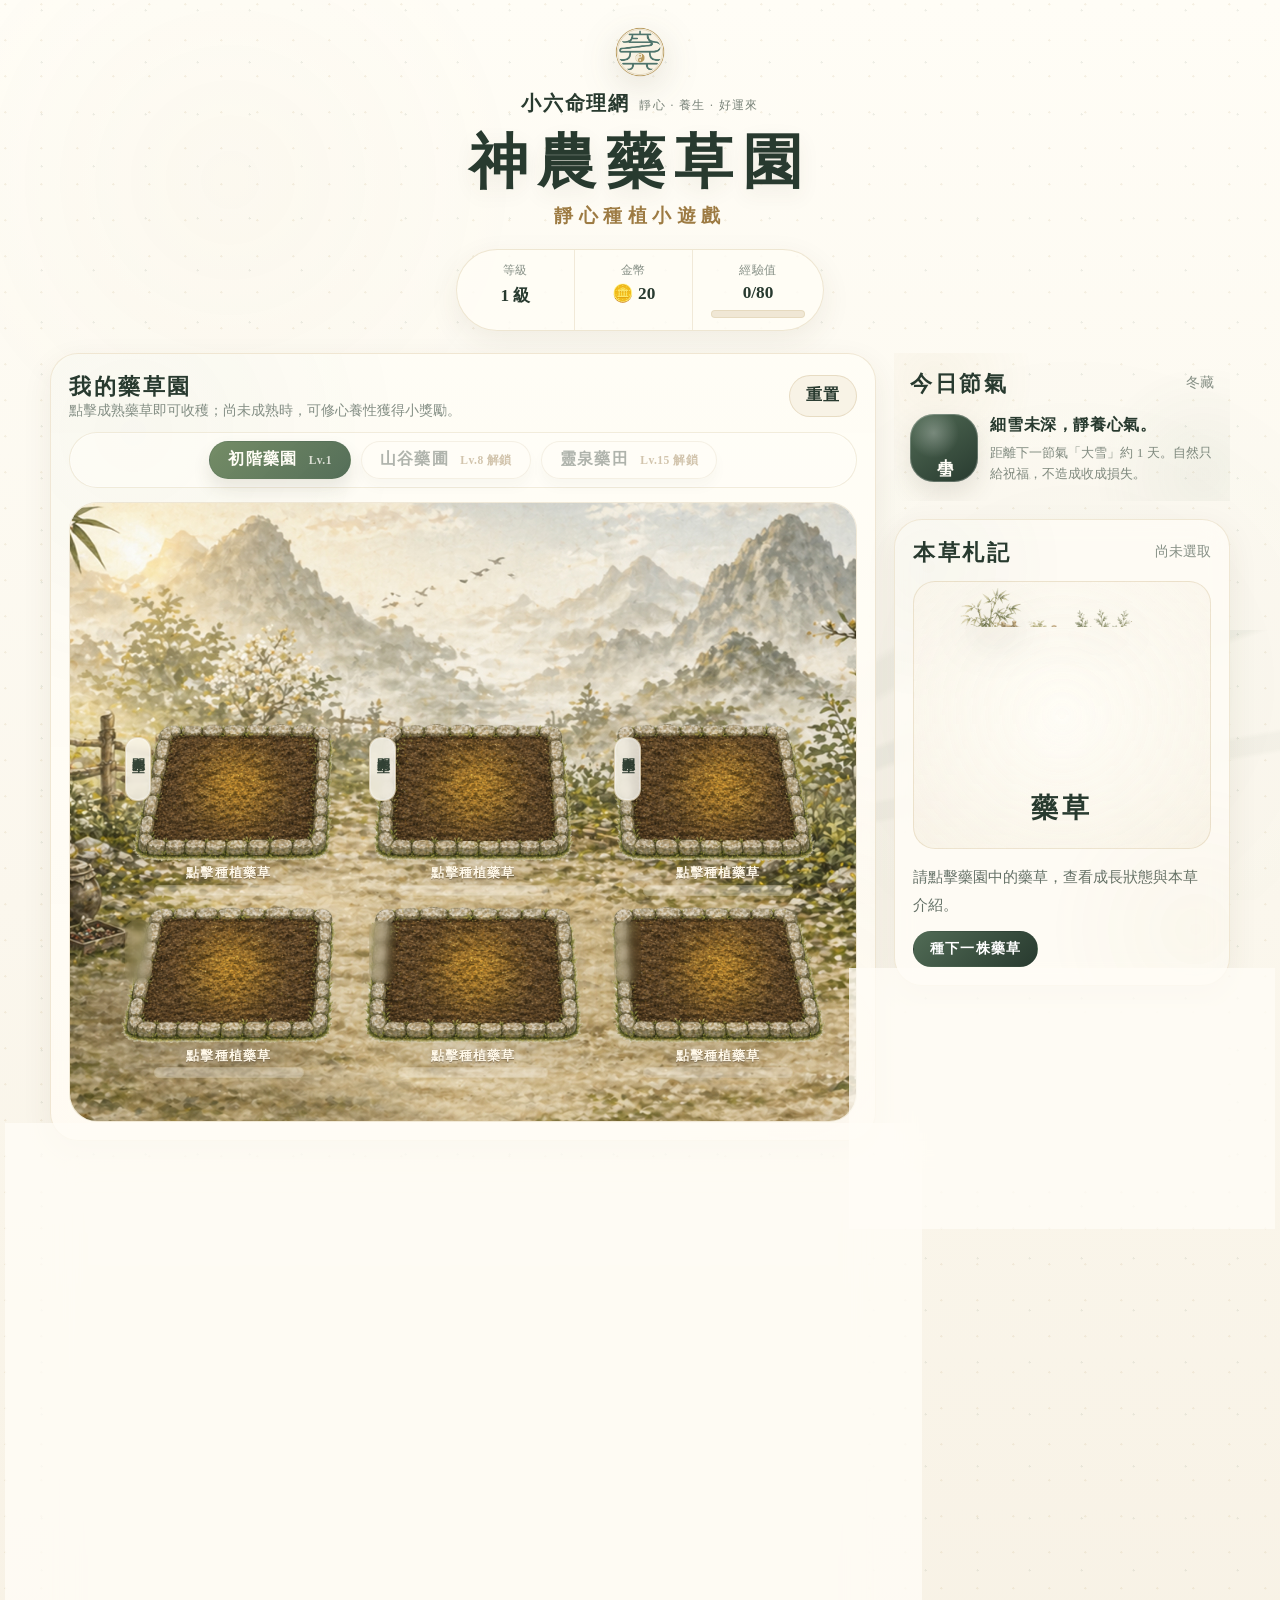
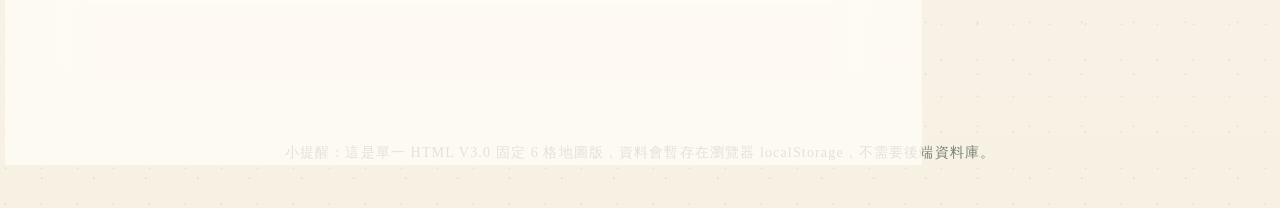
==== commit dcab9a4a: "更新手機呈現" ====
--- a/shennong_herb_garden.html
+++ b/shennong_herb_garden.html
@@ -50,7 +50,7 @@
           </div>
           <button id="resetBtn" class="btn btn-soft" title="清除本機遊戲紀錄">重置</button>
         </div>
-        <div class="garden-map-tabs" aria-label="藥園地圖切頁">
+        <div id="gardenMapTabs" class="garden-map-tabs" aria-label="藥園地圖切頁">
           <button class="map-tab active" type="button" data-map-id="map1">初階藥園 <small>Lv.1</small></button>
           <button class="map-tab locked" type="button" disabled>山谷藥圃 <small>Lv.8 解鎖</small></button>
           <button class="map-tab locked" type="button" disabled>靈泉藥田 <small>Lv.15 解鎖</small></button>
@@ -92,7 +92,21 @@
       </div>
 
       <aside class="side-stack">
-<section class="detail-card">
+<section class="solar-term-card" aria-label="今日節氣">
+          <div class="section-title">
+            <h2>今日節氣</h2>
+            <span id="solarTermSeason">順時養草</span>
+          </div>
+          <div class="solar-term-body">
+            <div class="solar-term-badge" id="solarTermName">節氣</div>
+            <div class="solar-term-copy">
+              <p id="solarTermMessage">順應四時，藥草靜靜生長。</p>
+              <small id="solarTermNext">下一節氣即將到來。</small>
+            </div>
+          </div>
+        </section>
+
+        <section class="detail-card">
           <div class="section-title">
             <h2>本草札記</h2>
             <span id="selectedStatus">尚未選取</span>
--- a/shennong_style.css
+++ b/shennong_style.css
@@ -264,7 +264,7 @@
       top: 74px;
       bottom: 18px;
       border-radius: 24px;
-      background: url('assets/shennong/biggarden.png') center bottom / cover no-repeat;
+      background: url('assets/shennong/maps/map-starter-garden-background.jpg') center bottom / cover no-repeat;
       opacity: .28;
       pointer-events: none;
       filter: saturate(.94);
@@ -1320,7 +1320,7 @@
       inset: 0;
       background:
         linear-gradient(180deg, rgba(255,251,243,.18), rgba(255,251,243,.10)),
-        url('assets/shennong/biggarden.png') center center / cover no-repeat;
+        url('assets/shennong/maps/map-starter-garden-background.jpg') center center / cover no-repeat;
       filter: saturate(.98) contrast(1.02);
       transform: scale(1.02);
       z-index: 0;
@@ -3030,7 +3030,7 @@
 ====================================================== */
 
 .garden-scene-bg {
-  background: url('assets/shennong/biggarden.png') center center / cover no-repeat !important;
+  background: url('assets/shennong/maps/map-starter-garden-background.jpg') center center / cover no-repeat !important;
   opacity: 1 !important;
   filter: none !important;
   mix-blend-mode: normal !important;
@@ -3071,3 +3071,605 @@
   outline-offset: 4px;
   border-radius: 14px;
 }
+
+
+/* ======================================================
+   V3.1.8：手機直式藥園 3×2 版面修正
+   - 手機直式不再改成 2 欄 × 3 排
+   - 維持與桌機相同的 [1][2][3] / [4][5][6] 視覺邏輯
+   - 讓 6 格土地在手機版仍保持兩排排列，避免畫面混亂
+====================================================== */
+
+@media (max-width: 720px) {
+  .garden-scene {
+    min-height: 560px !important;
+  }
+
+  .garden-grid {
+    grid-template-columns: repeat(3, minmax(0, 1fr)) !important;
+    grid-template-rows: repeat(2, minmax(0, 1fr)) !important;
+    left: 2.5% !important;
+    right: 2.5% !important;
+    top: 7% !important;
+    bottom: 5% !important;
+    gap: 2.5% 1.6% !important;
+    padding: 0 !important;
+  }
+
+  .garden-grid .plot {
+    min-width: 0 !important;
+    width: 100% !important;
+    flex-basis: auto !important;
+  }
+
+  .garden-grid .plot-inner {
+    min-height: 230px !important;
+    padding: 0 !important;
+  }
+
+  .garden-grid .plot-art {
+    height: 150px !important;
+  }
+
+  .garden-grid .plot-ground {
+    width: 142px !important;
+    max-width: 142px !important;
+  }
+
+  .garden-grid .herb-plant-img {
+    max-width: 74px !important;
+    bottom: 34px !important;
+  }
+
+  .garden-grid .plot-tag {
+    font-size: .66rem !important;
+    padding: 3px 7px !important;
+    left: 2px !important;
+  }
+
+  .garden-grid .plot-info,
+  .garden-grid .plot.empty .plot-info,
+  .garden-grid .plot.planted .plot-info,
+  .garden-grid .plot.harvestable .plot-info {
+    width: min(124px, 94%) !important;
+    height: 72px !important;
+    min-height: 72px !important;
+    bottom: -12px !important;
+    padding: 1px 6px 3px !important;
+    gap: 5px !important;
+    grid-template-rows: 1.1em 9px 28px !important;
+  }
+
+  .garden-grid .plot-time {
+    font-size: .68rem !important;
+    letter-spacing: .02em !important;
+  }
+
+  .garden-grid .progress,
+  .garden-grid .plot.empty .progress,
+  .garden-grid .plot.planted .progress,
+  .garden-grid .plot.harvestable .progress {
+    height: 9px !important;
+  }
+
+  .garden-grid .plot:nth-child(1),
+  .garden-grid .plot:nth-child(1):hover,
+  .garden-grid .plot:nth-child(1):focus,
+  .garden-grid .plot:nth-child(1):focus-within,
+  .garden-grid .plot:nth-child(1).harvestable,
+  .garden-grid .plot:nth-child(1).harvestable:hover {
+    transform: translate(10px, 76px) !important;
+  }
+
+  .garden-grid .plot:nth-child(2),
+  .garden-grid .plot:nth-child(2):hover,
+  .garden-grid .plot:nth-child(2):focus,
+  .garden-grid .plot:nth-child(2):focus-within,
+  .garden-grid .plot:nth-child(2).harvestable,
+  .garden-grid .plot:nth-child(2).harvestable:hover {
+    transform: translate(0px, 76px) !important;
+  }
+
+  .garden-grid .plot:nth-child(3),
+  .garden-grid .plot:nth-child(3):hover,
+  .garden-grid .plot:nth-child(3):focus,
+  .garden-grid .plot:nth-child(3):focus-within,
+  .garden-grid .plot:nth-child(3).harvestable,
+  .garden-grid .plot:nth-child(3).harvestable:hover {
+    transform: translate(-10px, 76px) !important;
+  }
+
+  .garden-grid .plot:nth-child(4),
+  .garden-grid .plot:nth-child(4):hover,
+  .garden-grid .plot:nth-child(4):focus,
+  .garden-grid .plot:nth-child(4):focus-within,
+  .garden-grid .plot:nth-child(4).harvestable,
+  .garden-grid .plot:nth-child(4).harvestable:hover {
+    transform: translate(10px, 10px) !important;
+  }
+
+  .garden-grid .plot:nth-child(5),
+  .garden-grid .plot:nth-child(5):hover,
+  .garden-grid .plot:nth-child(5):focus,
+  .garden-grid .plot:nth-child(5):focus-within,
+  .garden-grid .plot:nth-child(5).harvestable,
+  .garden-grid .plot:nth-child(5).harvestable:hover {
+    transform: translate(0px, 10px) !important;
+  }
+
+  .garden-grid .plot:nth-child(6),
+  .garden-grid .plot:nth-child(6):hover,
+  .garden-grid .plot:nth-child(6):focus,
+  .garden-grid .plot:nth-child(6):focus-within,
+  .garden-grid .plot:nth-child(6).harvestable,
+  .garden-grid .plot:nth-child(6).harvestable:hover {
+    transform: translate(-10px, 10px) !important;
+  }
+}
+
+@media (max-width: 460px) {
+  .garden-scene {
+    min-height: 520px !important;
+  }
+
+  .garden-grid {
+    left: 1.5% !important;
+    right: 1.5% !important;
+    top: 6.5% !important;
+    gap: 2.2% 1.1% !important;
+  }
+
+  .garden-grid .plot-inner {
+    min-height: 210px !important;
+  }
+
+  .garden-grid .plot-art {
+    height: 136px !important;
+  }
+
+  .garden-grid .plot-ground {
+    width: 128px !important;
+    max-width: 128px !important;
+  }
+
+  .garden-grid .herb-plant-img {
+    max-width: 68px !important;
+    bottom: 31px !important;
+  }
+
+  .garden-grid .plot-info,
+  .garden-grid .plot.empty .plot-info,
+  .garden-grid .plot.planted .plot-info,
+  .garden-grid .plot.harvestable .plot-info {
+    width: min(112px, 96%) !important;
+  }
+
+  .garden-grid .plot-time {
+    font-size: .62rem !important;
+  }
+}
+
+
+/* ======================================================
+   V3.2：24 節氣資訊 + 手機版修正
+   - 新增「今日節氣」資訊卡，不造成任何收成懲罰
+   - 種植藥草彈出式選單在手機版限制高度並可滑動
+   - 手機直式藥園修正：藥草種植點下移，生長資訊區上移
+====================================================== */
+
+.solar-term-card {
+  position: relative;
+  padding: 16px;
+  overflow: hidden;
+}
+
+.solar-term-card::before {
+  content: "";
+  position: absolute;
+  inset: 0;
+  pointer-events: none;
+  opacity: .42;
+  background:
+    radial-gradient(circle at 12% 18%, rgba(185,155,98,.16), transparent 32%),
+    radial-gradient(circle at 92% 82%, rgba(81,107,85,.14), transparent 34%);
+}
+
+.solar-term-body {
+  position: relative;
+  z-index: 1;
+  display: grid;
+  grid-template-columns: auto 1fr;
+  gap: 12px;
+  align-items: center;
+}
+
+.solar-term-badge {
+  width: 68px;
+  min-height: 68px;
+  border-radius: 24px;
+  display: grid;
+  place-items: center;
+  color: #fffdf6;
+  background:
+    radial-gradient(circle at 35% 28%, rgba(255,255,255,.28), transparent 38%),
+    linear-gradient(145deg, var(--moss), var(--moss-dark));
+  box-shadow:
+    0 12px 24px rgba(73,62,40,.12),
+    inset 0 0 0 1px rgba(255,255,255,.24);
+  font-weight: 900;
+  letter-spacing: .12em;
+  writing-mode: vertical-rl;
+  text-orientation: upright;
+}
+
+.solar-term-copy p {
+  margin: 0;
+  color: var(--ink);
+  font-weight: 800;
+  line-height: 1.65;
+  letter-spacing: .04em;
+}
+
+.solar-term-copy small {
+  display: block;
+  margin-top: 4px;
+  color: rgba(40,58,47,.58);
+  line-height: 1.6;
+}
+
+.modal-card {
+  max-height: min(86vh, 760px);
+  display: grid;
+  grid-template-rows: auto auto minmax(0, 1fr) auto;
+}
+
+.plant-menu {
+  max-height: min(56vh, 520px);
+  overflow-y: auto;
+  overscroll-behavior: contain;
+  padding-right: 4px;
+  scrollbar-width: thin;
+}
+
+.plant-menu::-webkit-scrollbar {
+  width: 8px;
+}
+
+.plant-menu::-webkit-scrollbar-thumb {
+  border-radius: 999px;
+  background: rgba(120, 139, 85, .42);
+}
+
+@media (max-width: 720px) {
+  .side-stack {
+    gap: 14px;
+  }
+
+  .solar-term-card {
+    padding: 14px;
+    border-radius: 22px;
+  }
+
+  .solar-term-body {
+    grid-template-columns: auto 1fr;
+    gap: 10px;
+  }
+
+  .solar-term-badge {
+    width: 56px;
+    min-height: 56px;
+    border-radius: 20px;
+    font-size: .92rem;
+  }
+
+  .solar-term-copy p {
+    font-size: .92rem;
+  }
+
+  .solar-term-copy small {
+    font-size: .78rem;
+  }
+
+  .modal {
+    align-items: flex-end !important;
+    padding: 12px !important;
+  }
+
+  .modal-card {
+    width: 100% !important;
+    max-width: 520px !important;
+    max-height: 84vh !important;
+    border-radius: 26px 26px 22px 22px !important;
+    padding: 18px 14px 14px !important;
+    grid-template-rows: auto auto minmax(0, 1fr) auto !important;
+  }
+
+  .modal-card > h3 {
+    margin-bottom: 6px !important;
+    font-size: 1.18rem !important;
+    text-align: center !important;
+  }
+
+  .modal-card > .detail-text {
+    margin-bottom: 10px !important;
+    font-size: .86rem !important;
+    line-height: 1.6 !important;
+    text-align: center !important;
+  }
+
+  .plant-menu {
+    max-height: 54vh !important;
+    overflow-y: auto !important;
+    -webkit-overflow-scrolling: touch;
+    padding: 2px 5px 8px 0 !important;
+    gap: 8px !important;
+  }
+
+  .plant-choice {
+    gap: 8px !important;
+    padding: 9px !important;
+    border-radius: 14px !important;
+  }
+
+  .plant-choice span {
+    gap: 8px !important;
+    min-width: 0 !important;
+  }
+
+  .plant-choice-thumb {
+    width: 42px !important;
+    height: 42px !important;
+    flex: 0 0 auto !important;
+  }
+
+  .plant-choice b {
+    font-size: .88rem !important;
+  }
+
+  .plant-choice small {
+    font-size: .72rem !important;
+    line-height: 1.35 !important;
+  }
+
+  .plant-choice .btn {
+    min-height: 32px !important;
+    padding: 0 10px !important;
+    font-size: .78rem !important;
+    flex: 0 0 auto !important;
+  }
+
+  .modal-actions {
+    padding-top: 10px !important;
+  }
+
+  .garden-grid .herb-plant-img {
+    bottom: 18px !important;
+  }
+
+  .garden-grid .plot-info,
+  .garden-grid .plot.empty .plot-info,
+  .garden-grid .plot.planted .plot-info,
+  .garden-grid .plot.harvestable .plot-info {
+    bottom: 8px !important;
+  }
+
+  .garden-grid .plot-time {
+    transform: translateY(2px) !important;
+  }
+
+  .garden-grid .plot:nth-child(1),
+  .garden-grid .plot:nth-child(1):hover,
+  .garden-grid .plot:nth-child(1):focus,
+  .garden-grid .plot:nth-child(1):focus-within,
+  .garden-grid .plot:nth-child(1).harvestable,
+  .garden-grid .plot:nth-child(1).harvestable:hover {
+    transform: translate(10px, 60px) !important;
+  }
+
+  .garden-grid .plot:nth-child(2),
+  .garden-grid .plot:nth-child(2):hover,
+  .garden-grid .plot:nth-child(2):focus,
+  .garden-grid .plot:nth-child(2):focus-within,
+  .garden-grid .plot:nth-child(2).harvestable,
+  .garden-grid .plot:nth-child(2).harvestable:hover {
+    transform: translate(0px, 60px) !important;
+  }
+
+  .garden-grid .plot:nth-child(3),
+  .garden-grid .plot:nth-child(3):hover,
+  .garden-grid .plot:nth-child(3):focus,
+  .garden-grid .plot:nth-child(3):focus-within,
+  .garden-grid .plot:nth-child(3).harvestable,
+  .garden-grid .plot:nth-child(3).harvestable:hover {
+    transform: translate(-10px, 60px) !important;
+  }
+
+  .garden-grid .plot:nth-child(4),
+  .garden-grid .plot:nth-child(4):hover,
+  .garden-grid .plot:nth-child(4):focus,
+  .garden-grid .plot:nth-child(4):focus-within,
+  .garden-grid .plot:nth-child(4).harvestable,
+  .garden-grid .plot:nth-child(4).harvestable:hover {
+    transform: translate(10px, 0px) !important;
+  }
+
+  .garden-grid .plot:nth-child(5),
+  .garden-grid .plot:nth-child(5):hover,
+  .garden-grid .plot:nth-child(5):focus,
+  .garden-grid .plot:nth-child(5):focus-within,
+  .garden-grid .plot:nth-child(5).harvestable,
+  .garden-grid .plot:nth-child(5).harvestable:hover {
+    transform: translate(0px, 0px) !important;
+  }
+
+  .garden-grid .plot:nth-child(6),
+  .garden-grid .plot:nth-child(6):hover,
+  .garden-grid .plot:nth-child(6):focus,
+  .garden-grid .plot:nth-child(6):focus-within,
+  .garden-grid .plot:nth-child(6).harvestable,
+  .garden-grid .plot:nth-child(6).harvestable:hover {
+    transform: translate(-10px, 0px) !important;
+  }
+}
+
+@media (max-width: 460px) {
+  .plant-menu {
+    max-height: 52vh !important;
+  }
+
+  .garden-grid .herb-plant-img {
+    bottom: 16px !important;
+  }
+
+  .garden-grid .plot-info,
+  .garden-grid .plot.empty .plot-info,
+  .garden-grid .plot.planted .plot-info,
+  .garden-grid .plot.harvestable .plot-info {
+    bottom: 10px !important;
+  }
+}
+
+
+/* ======================================================
+   V3.3：第二章「山谷藥圃」與 600px 藥草素材整合
+   - 加入 map2 山谷藥圃，玩家 Lv.8 解鎖
+   - 種植選單會依目前地圖顯示對應藥草
+   - 使用新提供的 600×600px 藥草圖，但維持遊戲中藥草顯示尺寸
+====================================================== */
+
+.garden-map-tabs .map-tab {
+  transition: transform .18s ease, box-shadow .18s ease, opacity .18s ease;
+}
+
+.garden-map-tabs .map-tab:not(.locked):hover {
+  transform: translateY(-1px);
+  box-shadow: 0 10px 22px rgba(73,62,40,.10);
+}
+
+.garden-map-tabs .map-tab.locked {
+  opacity: .56;
+  cursor: not-allowed;
+}
+
+.garden-scene-bg {
+  transition: background-image .28s ease, filter .28s ease;
+}
+
+.herb-plant-img {
+  object-fit: contain !important;
+}
+
+/* 600×600px 藥草圖：畫面顯示尺寸沿用原本比例，避免新圖看起來縮小 */
+.herb-plant-img.honeysuckle,
+.herb-plant-img.houttuynia,
+.herb-plant-img.lilybulb,
+.herb-plant-img.angelica,
+.herb-plant-img.fleeceflower,
+.herb-plant-img.snowlotus {
+  width: 54%;
+  max-height: 142px;
+}
+
+.herb-plant-img.snowlotus.harvest-ready {
+  width: 60%;
+  max-height: 156px;
+}
+
+@media (max-width: 720px) {
+  .herb-plant-img.honeysuckle,
+  .herb-plant-img.houttuynia,
+  .herb-plant-img.lilybulb,
+  .herb-plant-img.angelica,
+  .herb-plant-img.fleeceflower,
+  .herb-plant-img.snowlotus {
+    max-width: 78px !important;
+    width: 58% !important;
+    max-height: 100px !important;
+  }
+}
+
+
+/* ======================================================
+   V3.3.2：山谷藥圃背景視野加寬
+   - 修正背景圖看起來過度放大、遠景太少的問題
+   - 讓玩家在視窗中看到更多山谷遠景與情境感
+====================================================== */
+
+.garden-scene-bg {
+  background-size: 108% auto !important;
+  background-position: center 32% !important;
+  background-repeat: no-repeat !important;
+}
+
+.garden-card::after {
+  background-size: 108% auto !important;
+  background-position: center 32% !important;
+  background-repeat: no-repeat !important;
+}
+
+@media (max-width: 980px) {
+  .garden-scene-bg {
+    background-size: 122% auto !important;
+    background-position: center 34% !important;
+  }
+
+  .garden-card::after {
+    background-size: 122% auto !important;
+    background-position: center 34% !important;
+  }
+}
+
+@media (max-width: 720px) {
+  .garden-scene-bg {
+    background-size: 136% auto !important;
+    background-position: center 35% !important;
+  }
+
+  .garden-card::after {
+    background-size: 136% auto !important;
+    background-position: center 35% !important;
+  }
+}
+
+
+/* ======================================================
+   V3.3.3：山谷藥圃背景補地面版
+   - 修正上一版背景下方可見面積不足、底部透空問題
+   - 維持較寬的遠景視野，但補回下方地圖面積
+====================================================== */
+
+.garden-scene-bg {
+  background-size: cover !important;
+  background-position: center 42% !important;
+  background-repeat: no-repeat !important;
+}
+
+.garden-card::after {
+  background-size: cover !important;
+  background-position: center 42% !important;
+  background-repeat: no-repeat !important;
+}
+
+@media (max-width: 980px) {
+  .garden-scene-bg {
+    background-size: cover !important;
+    background-position: center 40% !important;
+  }
+
+  .garden-card::after {
+    background-size: cover !important;
+    background-position: center 40% !important;
+  }
+}
+
+@media (max-width: 720px) {
+  .garden-scene-bg {
+    background-size: cover !important;
+    background-position: center 39% !important;
+  }
+
+  .garden-card::after {
+    background-size: cover !important;
+    background-position: center 39% !important;
+  }
+}
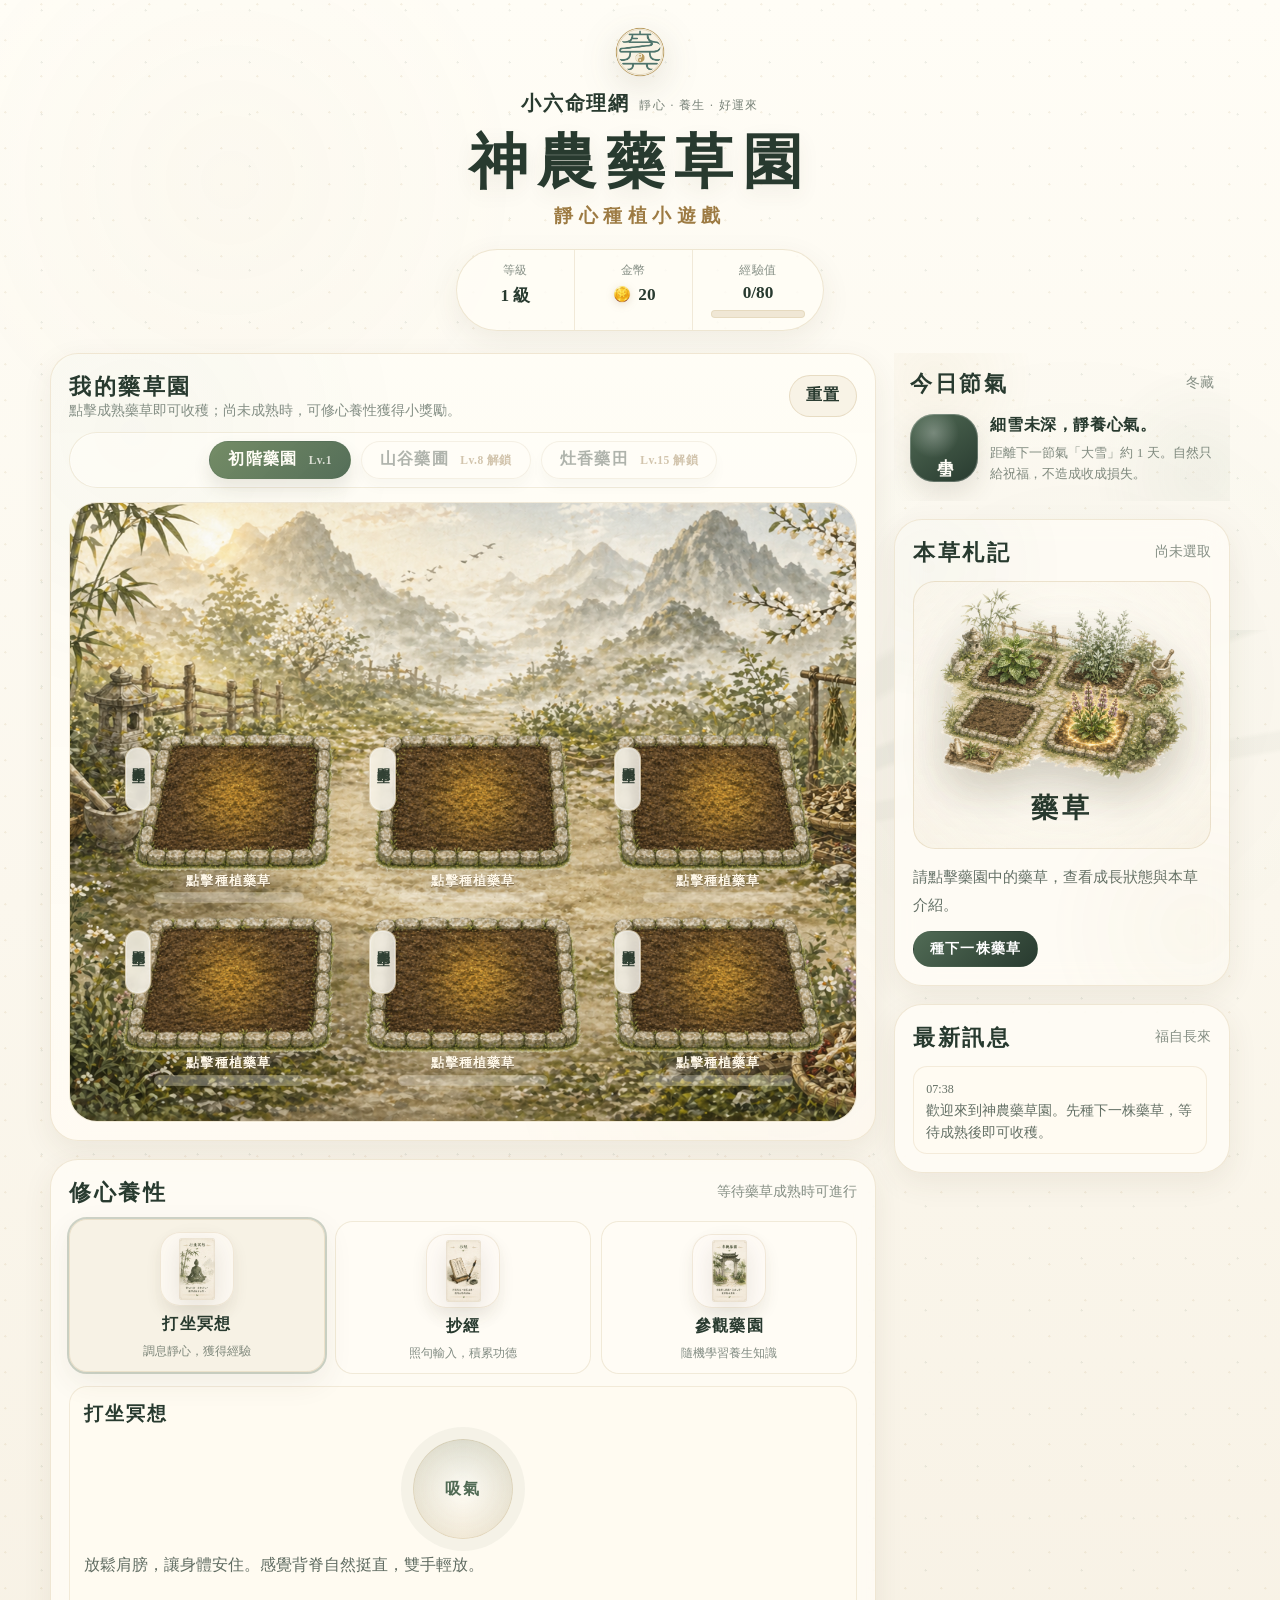
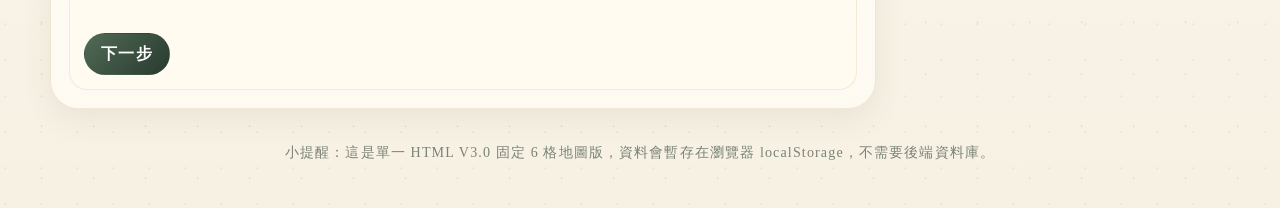
==== commit ebc95c60: "新增下雨彩虹天氣變化，以及第三章地圖" ====
--- a/shennong_herb_garden.html
+++ b/shennong_herb_garden.html
@@ -30,7 +30,7 @@
         </div>
         <div class="stat">
           <small>金幣</small>
-          <b>🪙 <span id="coins">0</span></b>
+          <b><img class="coin-stat-icon" src="assets/shennong/icon/coin.png" alt="金幣"><span id="coins">0</span></b>
         </div>
         <div class="stat">
           <small>經驗值</small>
@@ -57,6 +57,11 @@
         </div>
         <div class="garden-scene">
           <div class="garden-scene-bg" aria-hidden="true"></div>
+          <div class="spring-rain-mist" aria-hidden="true"></div>
+          <div class="spring-rain spring-rain-back" aria-hidden="true"></div>
+          <div class="spring-rain-ground-haze" aria-hidden="true"></div>
+          <div class="post-rain-rainbow" aria-hidden="true"></div>
+          <div class="spring-rain spring-rain-front" aria-hidden="true"></div>
           <div class="garden-scroll" aria-label="固定顯示六片藥田的藥園區域">
             <div id="gardenGrid" class="garden-grid"></div>
           </div>
--- a/shennong_style.css
+++ b/shennong_style.css
@@ -2615,317 +2615,6 @@
 
 
 /* ======================================================
-   V3.1：採收按鈕隱藏
-   - 可採收時不顯示收穫按鈕，直接點藥草／土地即可採收
-====================================================== */
-
-.garden-grid .plot.harvestable .plot-actions {
-  display: none !important;
-  visibility: hidden !important;
-  pointer-events: none !important;
-}
-
-
-/* ======================================================
-   V3.0 Final micro 03：採收慶祝特效
-   - 採收瞬間出現十字光煙火爆炸效果
-   - 顯示浮動獎勵文字：金幣 +X、經驗值 +Y
-   - 從藥草消失中心往上漂浮後漸淡消失
-====================================================== */
-
-.harvest-fx-layer {
-  position: fixed;
-  inset: 0;
-  pointer-events: none;
-  z-index: 9999;
-  overflow: visible;
-}
-
-.harvest-burst {
-  position: absolute;
-  width: 0;
-  height: 0;
-  pointer-events: none;
-}
-
-.harvest-burst-core {
-  position: absolute;
-  left: 50%;
-  top: 50%;
-  width: 24px;
-  height: 24px;
-  transform: translate(-50%, -50%);
-  border-radius: 50%;
-  background:
-    radial-gradient(circle, rgba(255,255,255,1) 0%, rgba(255,250,213,1) 34%, rgba(255,223,95,.95) 58%, rgba(255,191,49,.18) 78%, rgba(255,191,49,0) 100%);
-  box-shadow:
-    0 0 14px rgba(255,241,166,.95),
-    0 0 26px rgba(255,213,90,.65);
-  animation: harvestCoreBurst .72s ease-out forwards;
-}
-
-
-.harvest-float-text {
-  position: absolute;
-  left: 50%;
-  top: 50%;
-  transform: translate(-50%, -50%);
-  display: grid;
-  gap: 8px;
-  justify-items: center;
-  pointer-events: none;
-}
-
-.harvest-reward {
-  display: inline-flex;
-  align-items: center;
-  justify-content: center;
-  min-width: 104px;
-  padding: 6px 14px;
-  border-radius: 999px;
-  font-size: 0.95rem;
-  font-weight: 800;
-  letter-spacing: .02em;
-  white-space: nowrap;
-  color: #fffdf5;
-  text-shadow: 0 1px 0 rgba(74, 59, 22, .45);
-  border: 1px solid rgba(255,255,255,.28);
-  backdrop-filter: blur(4px);
-  box-shadow:
-    0 10px 18px rgba(54, 42, 10, .18),
-    inset 0 1px 0 rgba(255,255,255,.28);
-  opacity: 0;
-}
-
-.harvest-reward.coins {
-  background: linear-gradient(180deg, rgba(255,243,163,.96) 0%, rgba(255,216,79,.96) 100%);
-  color: #6f5604;
-  animation: harvestRewardFloatCoins .95s ease-out forwards;
-}
-
-.harvest-reward.exp {
-  background: linear-gradient(180deg, rgba(236,255,188,.96) 0%, rgba(182,238,84,.96) 100%);
-  color: #3d5c07;
-  animation: harvestRewardFloatExp .95s ease-out forwards;
-  animation-delay: .08s;
-}
-
-@keyframes harvestCoreBurst {
-  0% {
-    opacity: 0;
-    transform: translate(-50%, -50%) scale(.2);
-  }
-  30% {
-    opacity: 1;
-    transform: translate(-50%, -50%) scale(1.3);
-  }
-  100% {
-    opacity: 0;
-    transform: translate(-50%, -50%) scale(2);
-  }
-}
-
-
-@keyframes harvestRewardFloatCoins {
-  0% {
-    opacity: 0;
-    transform: translate(-50%, 6px) scale(.86);
-  }
-  15% {
-    opacity: 1;
-    transform: translate(-50%, -4px) scale(1);
-  }
-  100% {
-    opacity: 0;
-    transform: translate(-50%, -58px) scale(1.02);
-  }
-}
-
-@keyframes harvestRewardFloatExp {
-  0% {
-    opacity: 0;
-    transform: translate(-50%, 22px) scale(.86);
-  }
-  15% {
-    opacity: 1;
-    transform: translate(-50%, 12px) scale(1);
-  }
-  100% {
-    opacity: 0;
-    transform: translate(-50%, -42px) scale(1.02);
-  }
-}
-
-
-/* ======================================================
-   V3.0 Final micro 04：採收十字光散射強化
-   - 使用大量第四階段風格十字光
-   - 從藥草圖中心點往外散開
-   - 漸淡消失，形成採收煙火感
-====================================================== */
-
-.harvest-burst {
-  z-index: 10000;
-}
-
-.harvest-spark-burst {
-  position: absolute;
-  left: 0;
-  top: 0;
-  width: 1px;
-  height: 1px;
-  pointer-events: none;
-  z-index: 3;
-}
-
-.harvest-fx-sparkle {
-  position: absolute;
-  left: 0;
-  top: 0;
-  color: rgba(255, 255, 244, 1);
-  font-size: var(--size, 21px);
-  line-height: 1;
-  opacity: 0;
-  transform: translate(-50%, -50%) scale(.3) rotate(0deg);
-  text-shadow:
-    0 0 4px rgba(255, 255, 238, 1),
-    0 0 10px rgba(255, 239, 156, 1),
-    0 0 18px rgba(255, 214, 78, .92),
-    0 0 28px rgba(255, 188, 42, .58);
-  filter: contrast(1.12) saturate(1.1);
-  animation: harvestSparkleScatter var(--dur, 1s) cubic-bezier(.15,.72,.2,1) forwards;
-  animation-delay: var(--delay, 0s);
-  will-change: transform, opacity;
-}
-
-.harvest-burst-core {
-  width: 32px;
-  height: 32px;
-  animation: harvestCoreFlash .52s ease-out forwards;
-}
-
-.harvest-burst-ray {
-  display: none !important;
-}
-
-@keyframes harvestSparkleScatter {
-  0% {
-    opacity: 0;
-    transform: translate(-50%, -50%) scale(.2) rotate(0deg);
-  }
-  10% {
-    opacity: 1;
-    transform: translate(calc(-50% + var(--x) * .12), calc(-50% + var(--y) * .12)) scale(var(--scale, 1)) rotate(18deg);
-  }
-  58% {
-    opacity: .95;
-    transform: translate(calc(-50% + var(--x) * .82), calc(-50% + var(--y) * .82)) scale(calc(var(--scale, 1) * .92)) rotate(0deg);
-  }
-  100% {
-    opacity: 0;
-    transform: translate(calc(-50% + var(--x)), calc(-50% + var(--y))) scale(.18) rotate(-20deg);
-  }
-}
-
-@keyframes harvestCoreFlash {
-  0% {
-    opacity: 0;
-    transform: translate(-50%, -50%) scale(.2);
-  }
-  18% {
-    opacity: 1;
-    transform: translate(-50%, -50%) scale(1.45);
-  }
-  100% {
-    opacity: 0;
-    transform: translate(-50%, -50%) scale(2.2);
-  }
-}
-
-
-/* ======================================================
-   V3.0 Final micro 04.1 修正版：獎勵文字真正從中心點出現
-   - 延續 micro 04.1
-   - 修正 reward 動畫使用 translateY，而不是 translate(-50%, ...)
-   - 保持十字光效果完全不變
-====================================================== */
-
-.harvest-burst {
-  transform: translate(-50%, -50%);
-}
-
-
-.harvest-float-text {
-  left: 0 !important;
-  top: 0 !important;
-  transform: translate(-50%, -50%) !important;
-  z-index: 5 !important;
-  justify-items: center !important;
-}
-
-.harvest-reward {
-  min-width: 118px;
-  transform-origin: center center !important;
-}
-
-.harvest-reward.coins {
-  animation: harvestRewardFloatCoinsCenterFix 1.02s ease-out forwards !important;
-}
-
-.harvest-reward.exp {
-  animation: harvestRewardFloatExpCenterFix 1.02s ease-out forwards !important;
-  animation-delay: .08s !important;
-}
-
-@keyframes harvestRewardFloatCoinsCenterFix {
-  0% {
-    opacity: 0;
-    transform: translateY(2px) scale(.82);
-  }
-  16% {
-    opacity: 1;
-    transform: translateY(-10px) scale(1);
-  }
-  100% {
-    opacity: 0;
-    transform: translateY(-74px) scale(1.02);
-  }
-}
-
-@keyframes harvestRewardFloatExpCenterFix {
-  0% {
-    opacity: 0;
-    transform: translateY(18px) scale(.82);
-  }
-  16% {
-    opacity: 1;
-    transform: translateY(6px) scale(1);
-  }
-  100% {
-    opacity: 0;
-    transform: translateY(-56px) scale(1.02);
-  }
-}
-
-
-/* ======================================================
-   V3.0 Final micro 04.1b：全部狀態文字下移一致化
-   - 以 micro 04.1a 為基礎
-   - 將三種狀態文字統一往下移
-   - 包含：
-     1. 點擊種植藥草
-     2. 藥草靜靜生長中
-     3. 可收穫
-====================================================== */
-
-.garden-grid .plot.empty .plot-time,
-.garden-grid .plot.planted:not(.harvestable) .plot-time,
-.garden-grid .plot.harvestable .plot-time {
-  transform: translateY(6px) !important;
-}
-
-
-/* ======================================================
    V3.1.1：藥草深呼吸縮放循環
    - 第 1～4 階藥草改為「由小變大，再由大變小」循環
    - 時間控制在 2s～3s 之間，營造接近真實深呼吸的靜心節奏
@@ -3030,7 +2719,6 @@
 ====================================================== */
 
 .garden-scene-bg {
-  background: url('assets/shennong/maps/map-starter-garden-background.jpg') center center / cover no-repeat !important;
   opacity: 1 !important;
   filter: none !important;
   mix-blend-mode: normal !important;
@@ -3452,11 +3140,6 @@
   .garden-grid .plot.harvestable .plot-info {
     bottom: 8px !important;
   }
-
-  .garden-grid .plot-time {
-    transform: translateY(2px) !important;
-  }
-
   .garden-grid .plot:nth-child(1),
   .garden-grid .plot:nth-child(1):hover,
   .garden-grid .plot:nth-child(1):focus,
@@ -3562,8 +3245,10 @@
 /* 600×600px 藥草圖：畫面顯示尺寸沿用原本比例，避免新圖看起來縮小 */
 .herb-plant-img.honeysuckle,
 .herb-plant-img.houttuynia,
+.herb-plant-img.yam,
 .herb-plant-img.lilybulb,
-.herb-plant-img.angelica,
+.herb-plant-img.astragalus,
+.herb-plant-img.chuanxiong,
 .herb-plant-img.fleeceflower,
 .herb-plant-img.snowlotus {
   width: 54%;
@@ -3578,8 +3263,10 @@
 @media (max-width: 720px) {
   .herb-plant-img.honeysuckle,
   .herb-plant-img.houttuynia,
+  .herb-plant-img.yam,
   .herb-plant-img.lilybulb,
-  .herb-plant-img.angelica,
+  .herb-plant-img.astragalus,
+  .herb-plant-img.chuanxiong,
   .herb-plant-img.fleeceflower,
   .herb-plant-img.snowlotus {
     max-width: 78px !important;
@@ -3673,3 +3360,858 @@
     background-position: center 39% !important;
   }
 }
+
+
+/* ======================================================
+   V3.3.4：山谷藥圃 8 種藥草補齊與川芎命名修正
+   - 補入山藥 yam 與黃耆 astragalus 圖檔
+   - 將上一版「當歸 angelica」改回「川芎 chuanxiong」
+   - 山谷藥圃目前 8 種藥草素材已齊備
+====================================================== */
+
+
+/* ======================================================
+   V3.3.5.8：隨機春雨版（正式春雨基準）
+   - 清除前面多版春雨實驗 CSS，只保留這一組設定
+   - 春雨平時不顯示，隨機出現
+   - 每次春雨約維持 5 分鐘
+   - 雨絲寬度 1px，保留群組式雨絲與頭尾漸淡
+====================================================== */
+
+.spring-rain,
+.spring-rain-mist,
+.spring-rain-ground-haze {
+  position: absolute;
+  pointer-events: none;
+}
+
+.spring-rain,
+.spring-rain-mist,
+.spring-rain-ground-haze {
+  opacity: 0;
+  visibility: hidden;
+  transition: opacity 1.6s ease, visibility 1.6s ease;
+}
+
+.garden-scene.rain-active .spring-rain,
+.garden-scene.rain-active .spring-rain-mist,
+.garden-scene.rain-active .spring-rain-ground-haze {
+  visibility: visible;
+}
+
+.spring-rain {
+  inset: -6% -5% -4% -5%;
+  overflow: hidden;
+  z-index: 4;
+  background: none !important;
+  animation: none !important;
+  filter: none !important;
+  mix-blend-mode: normal;
+}
+
+.spring-rain-back {
+  z-index: 3;
+}
+
+.spring-rain-front {
+  z-index: 6;
+}
+
+.garden-scene.rain-active .spring-rain-back {
+  opacity: .94;
+}
+
+.garden-scene.rain-active .spring-rain-front {
+  opacity: 1;
+}
+
+.spring-rain-mist {
+  inset: 0;
+  z-index: 1;
+  background:
+    linear-gradient(180deg, rgba(221,232,236,.20) 0%, rgba(227,238,240,.10) 16%, rgba(255,255,255,0) 48%),
+    radial-gradient(circle at 14% 18%, rgba(238,246,246,.16), transparent 26%),
+    radial-gradient(circle at 84% 22%, rgba(236,244,244,.14), transparent 28%),
+    radial-gradient(circle at 48% 10%, rgba(231,240,241,.12), transparent 24%);
+}
+
+.garden-scene.rain-active .spring-rain-mist {
+  opacity: .64;
+}
+
+.spring-rain-ground-haze {
+  left: 0;
+  right: 0;
+  bottom: 0;
+  height: 38%;
+  z-index: 5;
+  background:
+    linear-gradient(180deg, rgba(255,255,255,0) 0%, rgba(219,231,225,.06) 38%, rgba(207,220,212,.16) 100%),
+    radial-gradient(circle at 18% 100%, rgba(232,238,235,.20), transparent 24%),
+    radial-gradient(circle at 50% 100%, rgba(227,235,232,.16), transparent 26%),
+    radial-gradient(circle at 82% 100%, rgba(228,235,232,.18), transparent 22%);
+  filter: blur(1px);
+}
+
+.garden-scene.rain-active .spring-rain-ground-haze {
+  opacity: .44;
+}
+
+.rain-group {
+  position: absolute;
+  display: block;
+  width: 68px;
+  height: 48px;
+  opacity: var(--group-opacity, .64);
+  animation: spring-rain-group-fall var(--duration, 9s) linear infinite;
+  animation-delay: var(--delay, 0s);
+  will-change: transform, opacity;
+}
+
+.rain-streak {
+  position: absolute;
+  left: 50%;
+  top: 50%;
+  width: var(--line-width, 1px);
+  height: var(--line-length, 20px);
+  border-radius: 999px;
+  background: linear-gradient(
+    180deg,
+    rgba(255,255,255,0) 0%,
+    rgba(246,250,252,0.04) 10%,
+    rgba(243,248,251,0.10) 24%,
+    rgba(236,244,248,var(--line-alpha, .76)) 58%,
+    rgba(255,255,255,0.10) 90%,
+    rgba(255,255,255,0) 100%
+  );
+  transform: translate(calc(-50% + var(--offset-x, 0px)), calc(-50% + var(--offset-y, 0px))) rotate(14deg);
+  transform-origin: center center;
+  box-shadow: none;
+}
+
+.spring-rain-back .rain-group {
+  filter: blur(.12px);
+  opacity: calc(var(--group-opacity, .64) * .94);
+}
+
+.spring-rain-back .rain-streak {
+  background: linear-gradient(
+    180deg,
+    rgba(255,255,255,0) 0%,
+    rgba(236,244,247,0.03) 12%,
+    rgba(229,238,243,0.08) 28%,
+    rgba(216,230,238,var(--line-alpha, .52)) 60%,
+    rgba(255,255,255,0.08) 90%,
+    rgba(255,255,255,0) 100%
+  );
+}
+
+.spring-rain-front .rain-group {
+  mix-blend-mode: screen;
+  opacity: calc(var(--group-opacity, .64) * 1.10);
+}
+
+.spring-rain-front .rain-streak.main {
+  background: linear-gradient(
+    180deg,
+    rgba(255,255,255,0) 0%,
+    rgba(248,251,252,0.08) 8%,
+    rgba(245,249,251,0.16) 24%,
+    rgba(241,247,250,var(--line-alpha, .90)) 58%,
+    rgba(255,255,255,0.12) 90%,
+    rgba(255,255,255,0) 100%
+  );
+}
+
+@keyframes spring-rain-group-fall {
+  0% {
+    transform: translate3d(0, -12px, 0) scale(var(--group-scale, 1));
+  }
+  100% {
+    transform: translate3d(var(--travel-x, -36px), var(--travel-y, 148px), 0) scale(var(--group-scale, 1));
+  }
+}
+
+@media (max-width: 980px) {
+  .rain-group {
+    width: 58px;
+    height: 42px;
+  }
+
+  .spring-rain-mist {
+    opacity: 0;
+  }
+
+  .garden-scene.rain-active .spring-rain-mist {
+    opacity: .58;
+  }
+}
+
+@media (max-width: 720px) {
+  .spring-rain {
+    inset: -4% -4% -3% -4%;
+  }
+
+  .rain-group {
+    width: 48px;
+    height: 36px;
+  }
+
+  .garden-scene.rain-active .spring-rain-mist {
+    opacity: .52;
+  }
+
+  .garden-scene.rain-active .spring-rain-ground-haze {
+    opacity: .36;
+  }
+}
+
+
+/* ======================================================
+   V3.3.5.9：生長資訊貼齊土地下緣版
+   - 將「生長狀態」與「生長條」改為跟隨土地圖片下緣定位
+   - 不再依不同平台的 plot-inner 高度或 bottom 數值定位
+   - 讓桌機 / iPad / 手機都維持貼齊土地圖片下緣
+====================================================== */
+
+.garden-grid .plot-art {
+  position: relative !important;
+  overflow: visible !important;
+}
+
+.garden-grid .plot-info,
+.garden-grid .plot.empty .plot-info,
+.garden-grid .plot.planted .plot-info,
+.garden-grid .plot.harvestable .plot-info {
+  position: absolute !important;
+  left: 50% !important;
+  top: calc(100% - 6px) !important;
+  bottom: auto !important;
+  width: min(170px, 88%) !important;
+  height: auto !important;
+  min-height: 0 !important;
+  margin: 0 !important;
+  padding: 0 10px !important;
+  transform: translateX(-50%) !important;
+  display: grid !important;
+  grid-template-rows: auto 11px !important;
+  align-content: start !important;
+  gap: 4px !important;
+  overflow: visible !important;
+  pointer-events: none !important;
+  z-index: 7 !important;
+}
+
+.garden-grid .plot-time,
+.garden-grid .plot.empty .plot-time,
+.garden-grid .plot.planted .plot-time,
+.garden-grid .plot.harvestable .plot-time {
+  min-height: 1.1em !important;
+  height: auto !important;
+  line-height: 1.1 !important;
+  margin: 0 !important;
+  transform: none !important;
+}
+
+.garden-grid .progress,
+.garden-grid .plot.empty .progress,
+.garden-grid .plot.planted .progress,
+.garden-grid .plot.harvestable .progress {
+  height: 11px !important;
+  margin: 0 !important;
+  align-self: start !important;
+  transform: none !important;
+}
+
+.garden-grid .plot-actions,
+.garden-grid .plot.empty .plot-actions,
+.garden-grid .plot.planted .plot-actions,
+.garden-grid .plot.harvestable .plot-actions {
+  display: none !important;
+}
+
+@media (max-width: 720px) {
+  .garden-grid .plot-info,
+  .garden-grid .plot.empty .plot-info,
+  .garden-grid .plot.planted .plot-info,
+  .garden-grid .plot.harvestable .plot-info {
+    top: calc(100% - 5px) !important;
+    width: min(124px, 94%) !important;
+    padding: 0 6px !important;
+    grid-template-rows: auto 9px !important;
+    gap: 3px !important;
+  }
+
+  .garden-grid .progress,
+  .garden-grid .plot.empty .progress,
+  .garden-grid .plot.planted .progress,
+  .garden-grid .plot.harvestable .progress {
+    height: 9px !important;
+  }
+}
+
+@media (max-width: 460px) {
+  .garden-grid .plot-info,
+  .garden-grid .plot.empty .plot-info,
+  .garden-grid .plot.planted .plot-info,
+  .garden-grid .plot.harvestable .plot-info {
+    width: min(112px, 96%) !important;
+  }
+}
+
+
+/* ======================================================
+   V3.3.5.10：藥草生長中文字位置修正
+   - 修正「藥草靜靜生長中」仍吃到舊版下移位移
+   - 該舊規則 specificity 較高：
+     .garden-grid .plot.planted:not(.harvestable) .plot-time
+   - 因此本版用同等 specificity 明確歸零，避免文字下移遮住生長條
+====================================================== */
+
+.garden-grid .plot.planted:not(.harvestable) .plot-info {
+  top: calc(100% - 6px) !important;
+  bottom: auto !important;
+}
+
+.garden-grid .plot.planted:not(.harvestable) .plot-time {
+  transform: none !important;
+  translate: none !important;
+  margin: 0 !important;
+  height: auto !important;
+  min-height: 1.1em !important;
+  line-height: 1.1 !important;
+  align-self: start !important;
+}
+
+.garden-grid .plot.planted:not(.harvestable) .progress {
+  margin: 0 !important;
+  transform: none !important;
+  align-self: start !important;
+}
+
+@media (max-width: 720px) {
+  .garden-grid .plot.planted:not(.harvestable) .plot-info {
+    top: calc(100% - 5px) !important;
+  }
+}
+
+
+/* ======================================================
+   V3.3.5.11：生長狀態舊位移規則清理
+   - 已移除舊版會讓生長狀態文字下移的規則
+   - 保留 V3.3.5.10 的最新貼齊土地下緣定位
+====================================================== */
+
+
+/* ======================================================
+   V3.3.5.12：採收十字光效果恢復
+   - V3.3.5.11 保留了 playHarvestEffect() JS，但缺少對應 CSS
+   - 本版補回採收瞬間的十字光爆散與金幣 / 經驗值浮字
+====================================================== */
+
+.harvest-fx-layer {
+  position: fixed;
+  inset: 0;
+  z-index: 9999;
+  pointer-events: none;
+  overflow: visible;
+}
+
+.harvest-burst {
+  position: fixed;
+  left: 0;
+  top: 0;
+  width: 1px;
+  height: 1px;
+  pointer-events: none;
+  overflow: visible;
+  transform: translate(-50%, -50%);
+}
+
+.harvest-burst-core {
+  position: absolute;
+  left: 50%;
+  top: 50%;
+  width: 64px;
+  height: 64px;
+  transform: translate(-50%, -50%);
+  border-radius: 999px;
+  background:
+    radial-gradient(circle, rgba(255,251,190,.92) 0%, rgba(255,238,118,.58) 28%, rgba(255,236,145,.24) 48%, rgba(255,236,145,0) 72%),
+    radial-gradient(circle, rgba(255,255,255,.88) 0 8%, rgba(255,255,255,0) 46%);
+  filter: blur(.2px);
+  animation: harvestCorePop .62s ease-out forwards;
+}
+
+.harvest-spark-burst {
+  position: absolute;
+  left: 0;
+  top: 0;
+  width: 1px;
+  height: 1px;
+  overflow: visible;
+}
+
+.harvest-fx-sparkle {
+  position: absolute;
+  left: 0;
+  top: 0;
+  display: grid;
+  place-items: center;
+  width: var(--size, 18px);
+  height: var(--size, 18px);
+  font-size: var(--size, 18px);
+  line-height: 1;
+  color: rgba(255, 247, 154, .96);
+  text-shadow:
+    0 0 5px rgba(255, 255, 255, .88),
+    0 0 12px rgba(255, 235, 100, .72),
+    0 0 22px rgba(255, 217, 74, .46);
+  filter: drop-shadow(0 0 7px rgba(255, 245, 142, .78));
+  transform: translate(-50%, -50%) scale(.28) rotate(0deg);
+  opacity: 0;
+  animation: harvestSparkScatter var(--dur, .9s) cubic-bezier(.14,.74,.26,1) var(--delay, 0s) forwards;
+}
+
+.harvest-float-text {
+  position: absolute;
+  left: 0;
+  top: 0;
+  display: grid;
+  gap: 4px;
+  justify-items: center;
+  transform: translate(-50%, -50%);
+  animation: harvestRewardFloat 1.15s ease-out forwards;
+}
+
+.harvest-reward {
+  white-space: nowrap;
+  padding: 3px 10px;
+  border-radius: 999px;
+  font-size: .86rem;
+  font-weight: 900;
+  letter-spacing: .06em;
+  color: #fffdf6;
+  background: rgba(60, 82, 46, .74);
+  border: 1px solid rgba(255, 247, 159, .70);
+  box-shadow:
+    0 8px 18px rgba(45, 58, 33, .18),
+    0 0 14px rgba(255, 238, 118, .36);
+  text-shadow: 0 1px 2px rgba(35, 47, 28, .42);
+}
+
+.harvest-reward.coins {
+  color: #fff723;
+}
+
+.harvest-reward.exp {
+  color: #e5fc8b;
+  transform: translateY(2px);
+}
+
+@keyframes harvestCorePop {
+  0% {
+    transform: translate(-50%, -50%) scale(.28);
+    opacity: .95;
+  }
+  42% {
+    transform: translate(-50%, -50%) scale(1.08);
+    opacity: .88;
+  }
+  100% {
+    transform: translate(-50%, -50%) scale(1.72);
+    opacity: 0;
+  }
+}
+
+@keyframes harvestSparkScatter {
+  0% {
+    transform: translate(-50%, -50%) scale(.32) rotate(0deg);
+    opacity: 0;
+  }
+  13% {
+    opacity: 1;
+  }
+  64% {
+    opacity: .88;
+  }
+  100% {
+    transform: translate(calc(-50% + var(--x, 0px)), calc(-50% + var(--y, 0px) + 22px)) scale(var(--scale, 1)) rotate(160deg);
+    opacity: 0;
+  }
+}
+
+@keyframes harvestRewardFloat {
+  0% {
+    transform: translate(-50%, -50%) translateY(0) scale(.82);
+    opacity: 0;
+  }
+  16% {
+    opacity: 1;
+  }
+  72% {
+    opacity: 1;
+  }
+  100% {
+    transform: translate(-50%, -50%) translateY(-70px) scale(1.02);
+    opacity: 0;
+  }
+}
+
+
+/* ======================================================
+   V3.3.6.0：第三章「灶香藥田」架構
+   - 新增 map3 灶香藥田，Lv.15 解鎖
+   - 新增 8 種灶香藥田作物資料
+   - 目前藥草圖為臨時 placeholder，可日後以正式 600×600 PNG 覆蓋
+====================================================== */
+
+.herb-plant-img.scallion,
+.herb-plant-img.garlic,
+.herb-plant-img.chive,
+.herb-plant-img.basil,
+.herb-plant-img.coriander,
+.herb-plant-img.ginger,
+.herb-plant-img.chili,
+.herb-plant-img.corn {
+  width: 56%;
+  max-height: 148px;
+}
+
+.herb-plant-img.corn {
+  width: 62%;
+  max-height: 166px;
+}
+
+.herb-plant-img.chili.harvest-ready,
+.herb-plant-img.corn.harvest-ready {
+  width: 64%;
+  max-height: 170px;
+}
+
+@media (max-width: 720px) {
+  .herb-plant-img.scallion,
+  .herb-plant-img.garlic,
+  .herb-plant-img.chive,
+  .herb-plant-img.basil,
+  .herb-plant-img.coriander,
+  .herb-plant-img.ginger,
+  .herb-plant-img.chili,
+  .herb-plant-img.corn {
+    max-width: 82px !important;
+    width: 60% !important;
+    max-height: 106px !important;
+  }
+
+  .herb-plant-img.corn {
+    max-width: 92px !important;
+    max-height: 120px !important;
+  }
+}
+
+
+/* ======================================================
+   V3.3.6.2：雨後彩虹測試版
+   - 為了快速確認彩虹視覺效果，暫時設定為網頁一更新就顯示
+   - 正式版可改成春雨結束後機率出現
+====================================================== */
+
+.post-rain-rainbow {
+  position: absolute;
+  pointer-events: none;
+  z-index: 2;
+  left: 50%;
+  top: 7%;
+  width: min(72vw, 880px);
+  height: min(35vw, 360px);
+  transform: translateX(-50%);
+  opacity: 0;
+  filter: blur(.2px);
+  mix-blend-mode: screen;
+}
+
+.post-rain-rainbow::before {
+  content: "";
+  position: absolute;
+  inset: 0;
+  border-radius: 50% 50% 0 0 / 100% 100% 0 0;
+  background:
+    radial-gradient(ellipse at 50% 100%,
+      rgba(255,255,255,0) 0 47%,
+      rgba(255, 118, 118, .34) 48.0%,
+      rgba(255, 176, 90, .30) 50.3%,
+      rgba(255, 238, 118, .28) 52.4%,
+      rgba(136, 218, 126, .25) 54.5%,
+      rgba(108, 196, 232, .24) 56.6%,
+      rgba(130, 146, 230, .22) 58.7%,
+      rgba(176, 126, 216, .20) 60.8%,
+      rgba(255,255,255,0) 63.8%);
+  opacity: .78;
+  -webkit-mask-image: linear-gradient(180deg, rgba(0,0,0,.92) 0%, rgba(0,0,0,.58) 48%, rgba(0,0,0,0) 100%);
+  mask-image: linear-gradient(180deg, rgba(0,0,0,.92) 0%, rgba(0,0,0,.58) 48%, rgba(0,0,0,0) 100%);
+}
+
+.post-rain-rainbow::after {
+  content: "";
+  position: absolute;
+  inset: 10% 8% 0;
+  border-radius: 50% 50% 0 0 / 100% 100% 0 0;
+  background:
+    radial-gradient(ellipse at 50% 100%,
+      rgba(255,255,255,0) 0 49%,
+      rgba(255,255,255,.18) 52%,
+      rgba(255,255,255,.06) 59%,
+      rgba(255,255,255,0) 66%);
+  opacity: .48;
+  filter: blur(8px);
+}
+
+.post-rain-rainbow.rainbow-visible {
+  opacity: .86;
+  animation: rainbowSoftAppear 4.8s ease-out both, rainbowFloat 18s ease-in-out infinite 4.8s;
+}
+
+@keyframes rainbowSoftAppear {
+  0% {
+    opacity: 0;
+    transform: translateX(-50%) translateY(8px) scale(.98);
+  }
+  100% {
+    opacity: .86;
+    transform: translateX(-50%) translateY(0) scale(1);
+  }
+}
+
+@keyframes rainbowFloat {
+  0%, 100% {
+    transform: translateX(-50%) translateY(0) scale(1);
+  }
+  50% {
+    transform: translateX(-50%) translateY(-4px) scale(1.01);
+  }
+}
+
+@media (max-width: 720px) {
+  .post-rain-rainbow {
+    top: 5%;
+    width: 96vw;
+    height: 46vw;
+  }
+
+  .post-rain-rainbow.rainbow-visible {
+    opacity: .72;
+  }
+}
+
+
+/* ======================================================
+   V3.3.6.3：地圖背景切換修正
+   - 移除舊版固定第一章背景圖的 background shorthand
+   - 地圖背景圖由 shennong_game.js 的 applyMapBackground() 控制
+   - 避免切到第二章 / 第三章時仍顯示第一章背景
+====================================================== */
+
+.garden-scene-bg {
+  opacity: 1 !important;
+  filter: none !important;
+  mix-blend-mode: normal !important;
+}
+
+
+/* ======================================================
+   V3.3.6.7：彩虹紅色邊線柔化版
+   - 針對紅色端邊線過明顯進行柔化
+   - 讓彩虹左側（紅色端）過渡更自然
+====================================================== */
+
+.post-rain-rainbow {
+  position: absolute !important;
+  pointer-events: none !important;
+  z-index: 5 !important;
+  left: 50% !important;
+  top: -8% !important;
+  width: min(61.5vw, 717px) !important;
+  height: min(32vw, 333px) !important;
+  transform: translateX(-50%) !important;
+  opacity: 0 !important;
+  filter: drop-shadow(0 0 5px rgba(255,255,255,.12)) blur(.06px) !important;
+  mix-blend-mode: normal !important;
+}
+
+.post-rain-rainbow::before {
+  content: "" !important;
+  position: absolute !important;
+  inset: 0 !important;
+  border-radius: 50% 50% 0 0 / 100% 100% 0 0 !important;
+  background:
+    radial-gradient(ellipse at 50% 100%,
+      rgba(255,255,255,0) 0 45.9%,
+      rgba(255, 98, 108, .43) 46.8%,
+      rgba(255, 156, 80, .44) 48.6%,
+      rgba(255, 228, 100, .43) 50.4%,
+      rgba(118, 212, 120, .39) 52.2%,
+      rgba(84, 186, 224, .37) 54.0%,
+      rgba(108, 129, 226, .35) 55.8%,
+      rgba(168, 112, 212, .31) 57.6%,
+      rgba(255,255,255,0) 59.9%) !important;
+  opacity: 1 !important;
+  -webkit-mask-image:
+    radial-gradient(ellipse at 50% 100%, rgba(0,0,0,1) 0 62%, rgba(0,0,0,0) 69%),
+    linear-gradient(90deg,
+      rgba(0,0,0,0) 0%,
+      rgba(0,0,0,.04) 16%,
+      rgba(0,0,0,.18) 28%,
+      rgba(0,0,0,.58) 40%,
+      rgba(0,0,0,.96) 48%,
+      rgba(0,0,0,1) 50%,
+      rgba(0,0,0,.92) 59%,
+      rgba(0,0,0,.42) 70%,
+      rgba(0,0,0,.10) 82%,
+      rgba(0,0,0,0) 100%),
+    linear-gradient(180deg, rgba(0,0,0,.98) 0%, rgba(0,0,0,.88) 34%, rgba(0,0,0,.54) 72%, rgba(0,0,0,0) 100%) !important;
+  -webkit-mask-composite: source-in;
+  mask-image:
+    radial-gradient(ellipse at 50% 100%, rgba(0,0,0,1) 0 62%, rgba(0,0,0,0) 69%),
+    linear-gradient(90deg,
+      rgba(0,0,0,0) 0%,
+      rgba(0,0,0,.04) 16%,
+      rgba(0,0,0,.18) 28%,
+      rgba(0,0,0,.58) 40%,
+      rgba(0,0,0,.96) 48%,
+      rgba(0,0,0,1) 50%,
+      rgba(0,0,0,.92) 59%,
+      rgba(0,0,0,.42) 70%,
+      rgba(0,0,0,.10) 82%,
+      rgba(0,0,0,0) 100%),
+    linear-gradient(180deg, rgba(0,0,0,.98) 0%, rgba(0,0,0,.88) 34%, rgba(0,0,0,.54) 72%, rgba(0,0,0,0) 100%) !important;
+  mask-composite: intersect;
+}
+
+.post-rain-rainbow::after {
+  content: "" !important;
+  position: absolute !important;
+  inset: 8% 6% 0 !important;
+  border-radius: 50% 50% 0 0 / 100% 100% 0 0 !important;
+  background:
+    radial-gradient(ellipse at 50% 100%,
+      rgba(255,255,255,0) 0 48%,
+      rgba(255,255,255,.16) 51.5%,
+      rgba(255,255,255,.06) 57%,
+      rgba(255,255,255,0) 63%) !important;
+  opacity: .48 !important;
+  filter: blur(9px) !important;
+  -webkit-mask-image: linear-gradient(90deg,
+      rgba(0,0,0,0) 0%,
+      rgba(0,0,0,.03) 16%,
+      rgba(0,0,0,.14) 30%,
+      rgba(0,0,0,.52) 43%,
+      rgba(0,0,0,1) 50%,
+      rgba(0,0,0,.86) 56%,
+      rgba(0,0,0,.34) 68%,
+      rgba(0,0,0,.08) 82%,
+      rgba(0,0,0,0) 100%);
+  mask-image: linear-gradient(90deg,
+      rgba(0,0,0,0) 0%,
+      rgba(0,0,0,.03) 16%,
+      rgba(0,0,0,.14) 30%,
+      rgba(0,0,0,.52) 43%,
+      rgba(0,0,0,1) 50%,
+      rgba(0,0,0,.86) 56%,
+      rgba(0,0,0,.34) 68%,
+      rgba(0,0,0,.08) 82%,
+      rgba(0,0,0,0) 100%);
+}
+
+.post-rain-rainbow.rainbow-visible {
+  opacity: .82 !important;
+  visibility: visible !important;
+  animation: rainbowSoftAppearTuned 3.2s ease-out both, rainbowFloatTuned 15s ease-in-out infinite 3.2s !important;
+}
+
+@keyframes rainbowSoftAppearTuned {
+  0% {
+    opacity: 0;
+    transform: translateX(-50%) translateY(8px) scale(.985);
+  }
+  100% {
+    opacity: .82;
+    transform: translateX(-50%) translateY(0) scale(1);
+  }
+}
+
+@keyframes rainbowFloatTuned {
+  0%, 100% {
+    transform: translateX(-50%) translateY(0) scale(1);
+  }
+  50% {
+    transform: translateX(-50%) translateY(-4px) scale(1.006);
+  }
+}
+
+@media (max-width: 720px) {
+  .post-rain-rainbow {
+    top: -2% !important;
+    width: 75.5vw !important;
+    height: 37.1vw !important;
+    left: 50% !important;
+  }
+
+  .post-rain-rainbow.rainbow-visible {
+    opacity: .76 !important;
+  }
+}
+
+
+/* ======================================================
+   V3.3.6.8：雨後彩虹與金幣圖示
+   - 彩虹改為春雨結束後出現約 1 分鐘
+   - 金幣數字前改用 coin.png
+   - 土地位置調整改由 V3.3.6.9 統一處理
+====================================================== */
+
+.post-rain-rainbow {
+  visibility: hidden;
+}
+
+.post-rain-rainbow.rainbow-visible {
+  visibility: visible !important;
+}
+
+.coin-stat-icon {
+  width: 22px;
+  height: 22px;
+  object-fit: contain;
+  display: inline-block;
+  vertical-align: -5px;
+  margin-right: 5px;
+  filter: drop-shadow(0 2px 4px rgba(120, 80, 25, .18));
+}
+
+@media (max-width: 720px) {
+  .coin-stat-icon {
+    width: 20px;
+    height: 20px;
+    vertical-align: -4px;
+  }
+}
+
+
+/* ======================================================
+   V3.3.6.9：六塊土地整體下移修正
+   - 檢查結果：V3.3.6.8 用 bottom 值調整，會改變 grid 高度
+   - 手機版又有 nth-child 個別位移，導致下排看起來反而被往上擠
+   - 本版改用整個 garden-grid 容器 translateY(10px)
+   - 這樣 6 塊土地會作為同一組一起往下移，不影響上下排距離
+====================================================== */
+
+.garden-scroll .garden-grid,
+.garden-grid {
+  transform: translateY(10px) !important;
+}
+
+@media (max-width: 720px) {
+  .garden-scroll .garden-grid,
+  .garden-grid {
+    transform: translateY(10px) !important;
+  }
+}
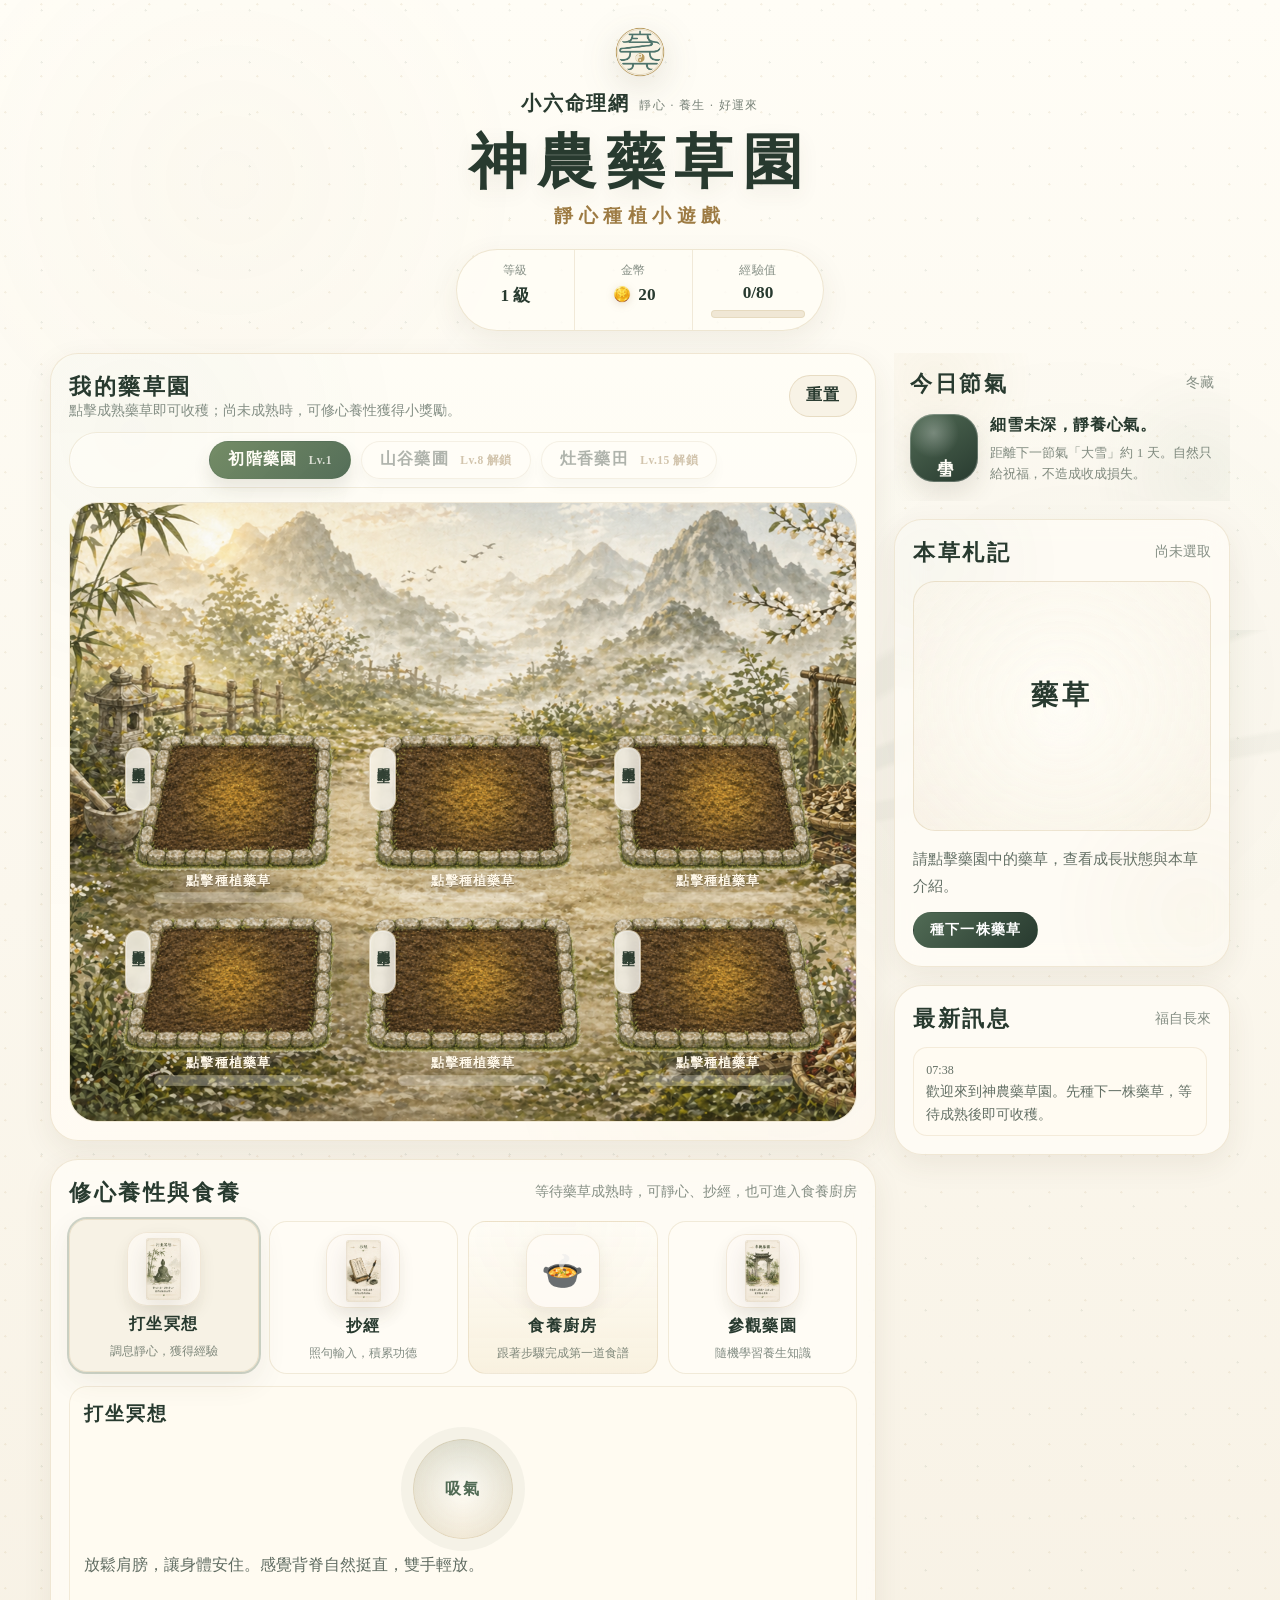
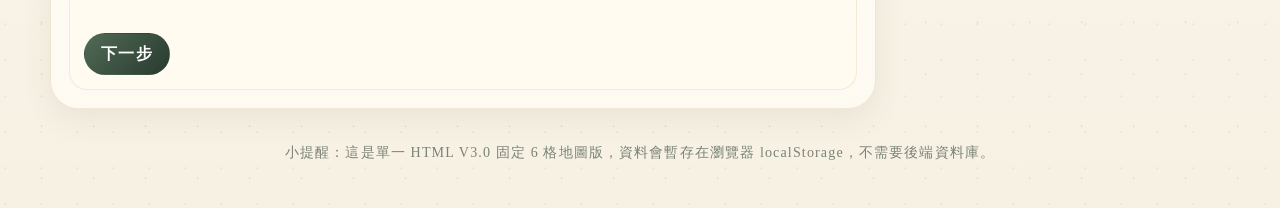
==== commit 11f56320: "增加食養廚房" ====
--- a/shennong_herb_garden.html
+++ b/shennong_herb_garden.html
@@ -70,8 +70,8 @@
 
 <section class="activity-card">
           <div class="section-title">
-            <h2>修心養性</h2>
-            <span>等待藥草成熟時可進行</span>
+            <h2>修心養性與食養</h2>
+            <span>等待藥草成熟時，可靜心、抄經，也可進入食養廚房</span>
           </div>
 
           <div class="activity-grid">
@@ -84,6 +84,11 @@
               <span class="activity-icon"><img class="activity-thumb" src="assets/shennong/activities/activity-sutra.png" alt="抄經"></span>
               <strong>抄經</strong>
               <small>照句輸入，積累功德</small>
+            </button>
+            <button class="activity-option kitchen-entry-option" data-activity="kitchen">
+              <span class="activity-icon activity-kitchen-icon">🍲</span>
+              <strong>食養廚房</strong>
+              <small>跟著步驟完成第一道食譜</small>
             </button>
             <button class="activity-option" data-activity="tour">
               <span class="activity-icon"><img class="activity-thumb" src="assets/shennong/activities/activity-tour.png" alt="參觀藥園"></span>
--- a/shennong_style.css
+++ b/shennong_style.css
@@ -4215,3 +4215,1582 @@
     transform: translateY(10px) !important;
   }
 }
+
+
+/* ======================================================
+   V3.3.6.10：手機與平板上排土地下移修正
+   - 問題：手機與平板上排三塊土地偏高，與下排距離過大
+   - 檢查結果：
+     1. 手機版有多段舊規則控制 nth-child(1~6) 個別 transform
+     2. 後面的 V3.2 規則把上排固定為 translateY(60px)，下排為 0px
+     3. V3.3.6.9 的整組 translateY(10px) 只會整組下移，不會縮小上下排距離
+   - 本版做法：
+     1. 平板寬度下，僅把上排三塊土地往下移 32px
+     2. 手機寬度下，把上排三塊土地的 y 位移由 60px 提高到 90px
+     3. 下排維持原位置，讓上下排距離約縮小一半
+====================================================== */
+
+/* 平板版：iPad / 介於桌機與手機之間的寬度 */
+@media (min-width: 721px) and (max-width: 1120px) {
+  .garden-grid .plot:nth-child(1),
+  .garden-grid .plot:nth-child(1):hover,
+  .garden-grid .plot:nth-child(1):focus,
+  .garden-grid .plot:nth-child(1):focus-within,
+  .garden-grid .plot:nth-child(1).harvestable,
+  .garden-grid .plot:nth-child(1).harvestable:hover {
+    transform: translate(0px, 32px) !important;
+  }
+
+  .garden-grid .plot:nth-child(2),
+  .garden-grid .plot:nth-child(2):hover,
+  .garden-grid .plot:nth-child(2):focus,
+  .garden-grid .plot:nth-child(2):focus-within,
+  .garden-grid .plot:nth-child(2).harvestable,
+  .garden-grid .plot:nth-child(2).harvestable:hover {
+    transform: translate(0px, 32px) !important;
+  }
+
+  .garden-grid .plot:nth-child(3),
+  .garden-grid .plot:nth-child(3):hover,
+  .garden-grid .plot:nth-child(3):focus,
+  .garden-grid .plot:nth-child(3):focus-within,
+  .garden-grid .plot:nth-child(3).harvestable,
+  .garden-grid .plot:nth-child(3).harvestable:hover {
+    transform: translate(0px, 32px) !important;
+  }
+}
+
+/* 手機版：維持左右微調，只把上排三塊再往下推 */
+@media (max-width: 720px) {
+  .garden-grid .plot:nth-child(1),
+  .garden-grid .plot:nth-child(1):hover,
+  .garden-grid .plot:nth-child(1):focus,
+  .garden-grid .plot:nth-child(1):focus-within,
+  .garden-grid .plot:nth-child(1).harvestable,
+  .garden-grid .plot:nth-child(1).harvestable:hover {
+    transform: translate(10px, 90px) !important;
+  }
+
+  .garden-grid .plot:nth-child(2),
+  .garden-grid .plot:nth-child(2):hover,
+  .garden-grid .plot:nth-child(2):focus,
+  .garden-grid .plot:nth-child(2):focus-within,
+  .garden-grid .plot:nth-child(2).harvestable,
+  .garden-grid .plot:nth-child(2).harvestable:hover {
+    transform: translate(0px, 90px) !important;
+  }
+
+  .garden-grid .plot:nth-child(3),
+  .garden-grid .plot:nth-child(3):hover,
+  .garden-grid .plot:nth-child(3):focus,
+  .garden-grid .plot:nth-child(3):focus-within,
+  .garden-grid .plot:nth-child(3).harvestable,
+  .garden-grid .plot:nth-child(3).harvestable:hover {
+    transform: translate(-10px, 90px) !important;
+  }
+}
+
+
+/* ======================================================
+   V3.3.6.11：最新消息金幣圖示修正
+   - 最新消息 / 訊息紀錄內的金幣符號改用 coin.png
+   - 同時相容舊紀錄中已存在的 🪙 文字
+====================================================== */
+
+.coin-inline-icon {
+  width: 1.08em;
+  height: 1.08em;
+  object-fit: contain;
+  display: inline-block;
+  vertical-align: -0.18em;
+  margin: 0 .16em;
+  filter: drop-shadow(0 1px 2px rgba(120, 80, 25, .16));
+}
+
+.log-item .coin-inline-icon {
+  width: 1.12em;
+  height: 1.12em;
+  vertical-align: -0.2em;
+}
+
+
+/* ======================================================
+   V3.3.6.12：手機 / 平板直立畫面六塊土地整組下移
+   - 問題：手機與平板直立畫面時，6 塊土地仍偏高，遮住背景遠景氛圍
+   - 位置判定：
+     1. 手機直立：max-width: 720px + orientation: portrait
+     2. 平板直立：721px～1120px + orientation: portrait
+   - 修正方式：
+     1. 保留既有手機 3×2 排列與上排 / 下排個別微調
+     2. 只針對直立裝置，把整個 .garden-grid 再往下移
+     3. 不改桌機與橫向畫面
+====================================================== */
+
+/* 手機直立：整組六塊土地往下移，讓上方遠景露出更多 */
+@media (max-width: 720px) and (orientation: portrait) {
+  .garden-scroll .garden-grid,
+  .garden-grid {
+    transform: translateY(58px) !important;
+  }
+}
+
+/* 平板直立 / iPad 直式：整組六塊土地往下移，避免壓住背景遠景 */
+@media (min-width: 721px) and (max-width: 1120px) and (orientation: portrait) {
+  .garden-scroll .garden-grid,
+  .garden-grid {
+    transform: translateY(64px) !important;
+  }
+}
+
+
+/* ======================================================
+   V3.3.6.13：食養廚房入口位置測試
+   - 先將「食養廚房」安插在「修心養性」功能列中
+   - 目前僅作為位置與流程感測試，不接正式食譜系統
+====================================================== */
+
+.activity-grid {
+  grid-template-columns: repeat(4, minmax(0, 1fr));
+}
+
+.activity-kitchen-icon {
+  font-size: 2.15rem;
+  color: var(--moss-dark);
+  line-height: 1;
+}
+
+.kitchen-entry-option {
+  background:
+    linear-gradient(180deg, rgba(255,253,246,.84), rgba(247,238,218,.78)),
+    radial-gradient(circle at 50% 0%, rgba(185,155,98,.18), transparent 62%);
+}
+
+.kitchen-preview-panel {
+  display: grid;
+  grid-template-columns: minmax(0, 1fr) 220px;
+  gap: 14px;
+  align-items: stretch;
+}
+
+.kitchen-preview-copy {
+  padding: 14px;
+  border-radius: 16px;
+  background: rgba(255,253,246,.62);
+  border: 1px solid rgba(185,155,98,.16);
+}
+
+.kitchen-preview-copy strong {
+  display: inline-block;
+  margin-bottom: 6px;
+  color: var(--moss-dark);
+  letter-spacing: .08em;
+}
+
+.kitchen-preview-copy p {
+  margin: 0 0 8px;
+  color: rgba(40,58,47,.72);
+  line-height: 1.75;
+}
+
+.kitchen-preview-copy ul {
+  margin: 0;
+  padding-left: 1.2em;
+  color: rgba(40,58,47,.68);
+  line-height: 1.8;
+}
+
+.kitchen-preview-card {
+  display: grid;
+  align-content: center;
+  justify-items: center;
+  gap: 8px;
+  padding: 16px;
+  border-radius: 18px;
+  text-align: center;
+  background:
+    radial-gradient(circle at 50% 20%, rgba(255,255,255,.72), transparent 52%),
+    linear-gradient(145deg, rgba(245,233,206,.94), rgba(255,251,239,.82));
+  border: 1px solid rgba(185,155,98,.22);
+  box-shadow: 0 10px 20px rgba(73,62,40,.08);
+}
+
+.kitchen-preview-card span {
+  color: rgba(40,58,47,.55);
+  font-size: .82rem;
+  letter-spacing: .08em;
+}
+
+.kitchen-preview-card b {
+  color: var(--moss-dark);
+  font-size: 1.28rem;
+  letter-spacing: .12em;
+}
+
+.kitchen-preview-card small {
+  color: rgba(40,58,47,.62);
+}
+
+@media (max-width: 1120px) {
+  .activity-grid {
+    grid-template-columns: repeat(2, minmax(0, 1fr));
+  }
+
+  .activity-option {
+    min-height: 132px;
+  }
+}
+
+@media (max-width: 720px) {
+  .activity-grid {
+    grid-template-columns: repeat(2, minmax(0, 1fr));
+    gap: 8px;
+  }
+
+  .activity-option {
+    min-height: 118px;
+  }
+
+  .kitchen-preview-panel {
+    grid-template-columns: 1fr;
+  }
+
+  .kitchen-preview-card {
+    min-height: 128px;
+  }
+}
+
+
+/* ======================================================
+   V3.3.6.14：食養廚房第一道食譜
+   - 第一道食譜：青蔥薑湯
+   - 使用 kitchen.zip 提供的背景、食譜卡、成品圖與食材圖
+====================================================== */
+
+.kitchen-workbench {
+  position: relative;
+  overflow: hidden;
+  display: grid;
+  grid-template-columns: 220px minmax(0, 1fr) 260px;
+  gap: 14px;
+  min-height: 430px;
+  padding: 14px;
+  border-radius: 22px;
+  background:
+    linear-gradient(90deg, rgba(255,253,246,.92), rgba(255,251,239,.76)),
+    var(--kitchen-bg) center / cover no-repeat;
+  border: 1px solid rgba(185,155,98,.22);
+  box-shadow: inset 0 0 0 1px rgba(255,255,255,.34);
+}
+
+.kitchen-workbench::before {
+  content: "";
+  position: absolute;
+  inset: 0;
+  pointer-events: none;
+  background:
+    radial-gradient(circle at 52% 18%, rgba(255,255,255,.22), transparent 34%),
+    linear-gradient(180deg, rgba(40,32,24,.08), rgba(40,32,24,.16));
+  opacity: .75;
+}
+
+.recipe-list-panel,
+.recipe-cooking-panel,
+.recipe-note-panel {
+  position: relative;
+  z-index: 1;
+  border-radius: 18px;
+  background: rgba(255,253,246,.84);
+  border: 1px solid rgba(185,155,98,.20);
+  box-shadow: 0 12px 24px rgba(73,62,40,.10);
+  backdrop-filter: blur(8px);
+}
+
+.recipe-list-panel { padding: 12px; }
+
+.recipe-panel-title {
+  margin-bottom: 10px;
+  color: var(--moss-dark);
+  font-weight: 900;
+  letter-spacing: .12em;
+}
+
+.recipe-mini-card {
+  width: 100%;
+  display: grid;
+  grid-template-columns: 58px 1fr;
+  gap: 10px;
+  align-items: center;
+  padding: 10px;
+  border-radius: 16px;
+  text-align: left;
+  color: var(--ink);
+  background: rgba(255,250,240,.72);
+  border: 1px solid rgba(185,155,98,.16);
+  transition: transform .18s ease, box-shadow .18s ease, background .18s ease;
+}
+
+.recipe-mini-card + .recipe-mini-card { margin-top: 8px; }
+
+.recipe-mini-card:hover,
+.recipe-mini-card.active {
+  transform: translateY(-1px);
+  background: rgba(246,238,218,.92);
+  box-shadow: 0 8px 18px rgba(73,62,40,.10);
+}
+
+.recipe-mini-card img {
+  width: 58px;
+  height: 58px;
+  object-fit: cover;
+  border-radius: 15px;
+  background: rgba(255,255,255,.62);
+}
+
+.recipe-mini-card b,
+.recipe-mini-card small,
+.recipe-mini-card em { display: block; }
+
+.recipe-mini-card b {
+  color: var(--moss-dark);
+  font-size: .95rem;
+}
+
+.recipe-mini-card small {
+  margin-top: 3px;
+  color: rgba(40,58,47,.60);
+  font-size: .74rem;
+}
+
+.recipe-mini-card em {
+  margin-top: 3px;
+  color: rgba(139,105,52,.72);
+  font-style: normal;
+  font-size: .72rem;
+}
+
+.recipe-cooking-panel {
+  display: grid;
+  gap: 12px;
+  align-content: start;
+  padding: 14px;
+}
+
+.recipe-hero-card {
+  display: grid;
+  grid-template-columns: 150px 1fr;
+  gap: 14px;
+  align-items: center;
+  padding: 12px;
+  border-radius: 18px;
+  background: rgba(255,250,240,.72);
+  border: 1px solid rgba(185,155,98,.18);
+}
+
+.recipe-hero-img {
+  width: 150px;
+  height: 118px;
+  object-fit: contain;
+  border-radius: 18px;
+  background:
+    radial-gradient(circle, rgba(255,255,255,.86), rgba(246,236,210,.56));
+}
+
+.recipe-kicker {
+  display: inline-block;
+  margin-bottom: 5px;
+  color: rgba(40,58,47,.56);
+  font-weight: 800;
+  font-size: .76rem;
+  letter-spacing: .10em;
+}
+
+.recipe-hero-card h4 {
+  margin: 0 0 7px;
+  color: var(--moss-dark);
+  font-size: 1.65rem;
+  letter-spacing: .14em;
+}
+
+.recipe-benefit {
+  display: inline-flex;
+  padding: 5px 12px;
+  border-radius: 999px;
+  color: #fffdf6;
+  background: linear-gradient(145deg, var(--moss), var(--moss-dark));
+  box-shadow: 0 6px 12px rgba(73,62,40,.10);
+  font-weight: 900;
+  letter-spacing: .10em;
+}
+
+.recipe-hero-card p {
+  margin: 8px 0 0;
+  color: rgba(40,58,47,.66);
+}
+
+.recipe-step-board {
+  padding: 18px;
+  border-radius: 18px;
+  background:
+    linear-gradient(180deg, rgba(255,253,246,.88), rgba(247,237,216,.72));
+  border: 1px solid rgba(185,155,98,.20);
+  min-height: 150px;
+}
+
+.recipe-step-count {
+  color: rgba(139,105,52,.76);
+  font-weight: 900;
+  letter-spacing: .16em;
+  margin-bottom: 10px;
+}
+
+.recipe-step-board p {
+  margin: 0;
+  color: var(--ink);
+  font-size: 1.08rem;
+  line-height: 1.8;
+  font-weight: 750;
+}
+
+.recipe-step-progress {
+  display: flex;
+  gap: 8px;
+  margin-top: 16px;
+}
+
+.recipe-step-progress i {
+  flex: 1;
+  height: 8px;
+  border-radius: 999px;
+  background: rgba(185,155,98,.18);
+}
+
+.recipe-step-progress i.active {
+  background: linear-gradient(90deg, var(--moss), var(--leaf));
+}
+
+.recipe-actions {
+  display: flex;
+  gap: 10px;
+  justify-content: center;
+}
+
+.recipe-actions .btn { min-width: 120px; }
+
+.recipe-note-panel {
+  padding: 12px;
+  display: grid;
+  gap: 10px;
+  align-content: start;
+}
+
+.recipe-card-thumb {
+  width: 100%;
+  max-height: 152px;
+  object-fit: cover;
+  object-position: top;
+  border-radius: 16px;
+  border: 1px solid rgba(185,155,98,.18);
+}
+
+.recipe-tags { display: flex; gap: 6px; flex-wrap: wrap; }
+
+.recipe-tags span {
+  padding: 4px 8px;
+  border-radius: 999px;
+  color: var(--moss-dark);
+  background: rgba(222,235,204,.72);
+  border: 1px solid rgba(81,107,85,.12);
+  font-weight: 800;
+  font-size: .72rem;
+}
+
+.recipe-info-box {
+  padding: 10px;
+  border-radius: 14px;
+  background: rgba(255,250,240,.68);
+  border: 1px solid rgba(185,155,98,.14);
+}
+
+.recipe-info-box b {
+  display: block;
+  margin-bottom: 5px;
+  color: var(--moss-dark);
+  letter-spacing: .08em;
+}
+
+.recipe-info-box p,
+.recipe-info-box ul {
+  margin: 0;
+  color: rgba(40,58,47,.68);
+  line-height: 1.65;
+  font-size: .88rem;
+}
+
+.recipe-info-box ul { padding-left: 1.2em; }
+
+.recipe-complete-status {
+  display: block;
+  color: rgba(139,105,52,.72);
+  line-height: 1.6;
+  text-align: center;
+}
+
+@media (max-width: 1120px) {
+  .kitchen-workbench { grid-template-columns: 1fr; }
+  .recipe-list-panel {
+    display: grid;
+    grid-template-columns: auto 1fr;
+    align-items: center;
+    gap: 10px;
+  }
+  .recipe-panel-title { margin: 0; }
+  .recipe-mini-card + .recipe-mini-card { margin-top: 0; }
+  .recipe-note-panel {
+    grid-template-columns: minmax(160px, 220px) 1fr;
+    align-items: start;
+  }
+  .recipe-tags,
+  .recipe-info-box,
+  .recipe-complete-status { grid-column: 2; }
+  .recipe-card-thumb {
+    grid-row: span 5;
+    max-height: 260px;
+  }
+}
+
+@media (max-width: 720px) {
+  .kitchen-workbench {
+    padding: 10px;
+    min-height: auto;
+  }
+  .recipe-list-panel { grid-template-columns: 1fr; }
+  .recipe-hero-card {
+    grid-template-columns: 1fr;
+    text-align: center;
+  }
+  .recipe-hero-img {
+    margin: 0 auto;
+    width: min(190px, 80%);
+  }
+  .recipe-note-panel { grid-template-columns: 1fr; }
+  .recipe-tags,
+  .recipe-info-box,
+  .recipe-complete-status { grid-column: auto; }
+  .recipe-card-thumb {
+    grid-row: auto;
+    max-height: 220px;
+  }
+}
+
+
+/* ======================================================
+   V3.3.6.15：食養廚房版面遮擋修正
+   - 問題：食養廚房主畫面右側被右欄 / 食譜資訊面板擋住
+   - 修正：
+     1. 進入食養廚房時啟用 body.kitchen-mode
+     2. 暫時隱藏右側 side-stack，讓食養廚房使用完整寬度
+     3. 食譜資訊面板不再放在右邊，改放到下方橫向區塊
+     4. 讓中間料理主畫面與背景視覺更完整
+====================================================== */
+
+body.kitchen-mode .main-grid {
+  grid-template-columns: minmax(0, 1fr) !important;
+}
+
+body.kitchen-mode .side-stack {
+  display: none !important;
+}
+
+body.kitchen-mode .activity-card {
+  overflow: visible !important;
+}
+
+body.kitchen-mode .activity-panel {
+  overflow: visible !important;
+}
+
+body.kitchen-mode .kitchen-workbench {
+  grid-template-columns: 240px minmax(0, 1fr) !important;
+  grid-template-areas:
+    "list cooking"
+    "note note";
+  min-height: 560px;
+  background:
+    linear-gradient(90deg, rgba(255,253,246,.82), rgba(255,251,239,.48) 46%, rgba(255,251,239,.20)),
+    var(--kitchen-bg) center / cover no-repeat;
+}
+
+body.kitchen-mode .recipe-list-panel {
+  grid-area: list;
+}
+
+body.kitchen-mode .recipe-cooking-panel {
+  grid-area: cooking;
+  min-height: 370px;
+  align-content: center;
+}
+
+body.kitchen-mode .recipe-note-panel {
+  grid-area: note;
+  grid-template-columns: 180px repeat(3, minmax(0, 1fr));
+  align-items: stretch;
+}
+
+body.kitchen-mode .recipe-note-panel .recipe-card-thumb {
+  max-height: 210px;
+  height: 100%;
+  object-fit: cover;
+  object-position: top;
+}
+
+body.kitchen-mode .recipe-note-panel .recipe-tags {
+  grid-column: 2 / -1;
+  align-self: center;
+}
+
+body.kitchen-mode .recipe-note-panel .recipe-complete-status {
+  grid-column: 2 / -1;
+}
+
+@media (max-width: 1120px) {
+  body.kitchen-mode .side-stack {
+    display: grid !important;
+  }
+
+  body.kitchen-mode .kitchen-workbench {
+    grid-template-columns: 1fr !important;
+    grid-template-areas:
+      "list"
+      "cooking"
+      "note";
+  }
+
+  body.kitchen-mode .recipe-cooking-panel {
+    min-height: auto;
+  }
+
+  body.kitchen-mode .recipe-note-panel {
+    grid-template-columns: minmax(160px, 220px) 1fr;
+  }
+
+  body.kitchen-mode .recipe-note-panel .recipe-tags,
+  body.kitchen-mode .recipe-note-panel .recipe-info-box,
+  body.kitchen-mode .recipe-note-panel .recipe-complete-status {
+    grid-column: 2;
+  }
+}
+
+@media (max-width: 720px) {
+  body.kitchen-mode .recipe-note-panel {
+    grid-template-columns: 1fr;
+  }
+
+  body.kitchen-mode .recipe-note-panel .recipe-tags,
+  body.kitchen-mode .recipe-note-panel .recipe-info-box,
+  body.kitchen-mode .recipe-note-panel .recipe-complete-status {
+    grid-column: auto;
+  }
+}
+
+
+/* ======================================================
+   V3.3.6.16：食養廚房背景圖與食材圖顯示修正
+   - 問題：
+     1. 食養廚房背景誤用食譜卡圖，沒有顯示 kitchen 背景圖
+     2. 青蔥、薑兩種食材圖沒有在畫面中明確顯示
+   - 修正：
+     1. kitchen-workbench 改用 recipe.backgroundImage
+     2. 加入 recipe-ingredient-strip 顯示青蔥與薑
+     3. 降低遮罩不透明度，讓背景圖更清楚
+====================================================== */
+
+.kitchen-workbench {
+  background:
+    linear-gradient(90deg, rgba(255,253,246,.66), rgba(255,251,239,.28) 42%, rgba(255,251,239,.10)),
+    var(--kitchen-bg) center / cover no-repeat !important;
+}
+
+.kitchen-workbench::before {
+  background:
+    radial-gradient(circle at 52% 18%, rgba(255,255,255,.10), transparent 34%),
+    linear-gradient(180deg, rgba(40,32,24,.03), rgba(40,32,24,.10)) !important;
+  opacity: .48 !important;
+}
+
+body.kitchen-mode .kitchen-workbench {
+  background:
+    linear-gradient(90deg, rgba(255,253,246,.58), rgba(255,251,239,.22) 38%, rgba(255,251,239,.06)),
+    var(--kitchen-bg) center / cover no-repeat !important;
+}
+
+.recipe-ingredient-strip {
+  display: flex;
+  gap: 12px;
+  align-items: center;
+  justify-content: center;
+  flex-wrap: wrap;
+  padding: 10px 12px;
+  border-radius: 18px;
+  background: rgba(255,253,246,.62);
+  border: 1px solid rgba(185,155,98,.16);
+}
+
+.recipe-ingredient-item {
+  margin: 0;
+  min-width: 92px;
+  display: grid;
+  justify-items: center;
+  gap: 5px;
+}
+
+.recipe-ingredient-item img {
+  width: 82px;
+  height: 82px;
+  object-fit: contain;
+  border-radius: 20px;
+  padding: 6px;
+  background:
+    radial-gradient(circle at 50% 35%, rgba(255,255,255,.92), rgba(246,236,210,.54));
+  border: 1px solid rgba(185,155,98,.16);
+  box-shadow: 0 8px 18px rgba(73,62,40,.10);
+}
+
+.recipe-ingredient-item figcaption {
+  color: var(--moss-dark);
+  font-weight: 900;
+  font-size: .82rem;
+  letter-spacing: .10em;
+}
+
+.recipe-info-ingredients-visual {
+  display: flex;
+  gap: 8px;
+  margin: 2px 0 8px;
+}
+
+.recipe-info-ingredients-visual img {
+  width: 46px;
+  height: 46px;
+  object-fit: contain;
+  border-radius: 14px;
+  padding: 4px;
+  background: rgba(255,255,255,.66);
+  border: 1px solid rgba(185,155,98,.14);
+}
+
+@media (max-width: 720px) {
+  .recipe-ingredient-item img {
+    width: 72px;
+    height: 72px;
+  }
+
+  .recipe-ingredient-item {
+    min-width: 78px;
+  }
+}
+
+
+/* ======================================================
+   V3.3.6.17：食養廚房一般模式簡化配置
+   - 不啟用 kitchen-mode，維持一般頁面布局
+   - 食養廚房畫面清空為：
+     1. 背景圖
+     2. ui/tool-clay-pot.png 放在中下方
+     3. 青蔥、薑兩樣食材放在畫面上
+     4. 背景圖下方為步驟資訊顯示區
+====================================================== */
+
+/* 保險：即使舊 class 殘留，也不要在食養廚房切換全頁模式 */
+body.kitchen-mode .main-grid {
+  grid-template-columns: minmax(0, 1.65fr) minmax(320px, .85fr) !important;
+}
+
+body.kitchen-mode .side-stack {
+  display: grid !important;
+}
+
+.kitchen-stage-simple {
+  overflow: hidden;
+  border-radius: 24px;
+  border: 1px solid rgba(185,155,98,.22);
+  background: rgba(255,253,246,.82);
+  box-shadow: inset 0 0 0 1px rgba(255,255,255,.32);
+}
+
+.kitchen-scene-simple {
+  position: relative;
+  min-height: 430px;
+  border-radius: 24px 24px 0 0;
+  overflow: hidden;
+  background:
+    linear-gradient(180deg, rgba(255,253,246,.03), rgba(40,32,24,.06)),
+    var(--kitchen-bg) center / cover no-repeat;
+}
+
+.kitchen-scene-simple::after {
+  content: "";
+  position: absolute;
+  inset: 0;
+  pointer-events: none;
+  background:
+    radial-gradient(circle at 50% 72%, rgba(255,247,218,.22), transparent 30%),
+    linear-gradient(180deg, rgba(0,0,0,.00), rgba(0,0,0,.10));
+}
+
+.kitchen-main-pot {
+  position: absolute;
+  z-index: 2;
+  left: 50%;
+  bottom: 13%;
+  width: clamp(160px, 29vw, 285px);
+  height: auto;
+  transform: translateX(-50%);
+  filter: drop-shadow(0 18px 28px rgba(46, 34, 20, .28));
+  animation: kitchenPotFloat 4.8s ease-in-out infinite;
+}
+
+@keyframes kitchenPotFloat {
+  0%, 100% { transform: translateX(-50%) translateY(0); }
+  50% { transform: translateX(-50%) translateY(-3px); }
+}
+
+.kitchen-ingredient-scene {
+  position: absolute;
+  inset: 0;
+  z-index: 3;
+  pointer-events: none;
+}
+
+.kitchen-scene-ingredient {
+  position: absolute;
+  margin: 0;
+  display: grid;
+  justify-items: center;
+  gap: 4px;
+  filter: drop-shadow(0 10px 16px rgba(46, 34, 20, .20));
+}
+
+.kitchen-scene-ingredient img {
+  width: clamp(76px, 12vw, 116px);
+  height: clamp(76px, 12vw, 116px);
+  object-fit: contain;
+  padding: 6px;
+  border-radius: 22px;
+  background: rgba(255,253,246,.64);
+  border: 1px solid rgba(185,155,98,.18);
+  backdrop-filter: blur(3px);
+}
+
+.kitchen-scene-ingredient figcaption {
+  padding: 3px 9px;
+  border-radius: 999px;
+  color: var(--moss-dark);
+  background: rgba(255,253,246,.82);
+  border: 1px solid rgba(185,155,98,.16);
+  font-size: .78rem;
+  font-weight: 900;
+  letter-spacing: .10em;
+}
+
+.kitchen-scene-ingredient-scallion {
+  left: 12%;
+  bottom: 18%;
+}
+
+.kitchen-scene-ingredient-ginger {
+  right: 13%;
+  bottom: 19%;
+}
+
+.kitchen-step-panel-simple {
+  display: grid;
+  grid-template-columns: minmax(0, 1fr) auto;
+  gap: 14px;
+  align-items: center;
+  padding: 16px;
+  background:
+    linear-gradient(180deg, rgba(255,253,246,.94), rgba(247,238,218,.86));
+  border-top: 1px solid rgba(185,155,98,.20);
+}
+
+.kitchen-step-main h4 {
+  margin: 4px 0 8px;
+  color: var(--moss-dark);
+  font-size: 1.45rem;
+  letter-spacing: .14em;
+}
+
+.kitchen-step-current {
+  margin: 10px 0 0;
+  color: rgba(40,58,47,.78);
+  line-height: 1.75;
+  font-weight: 750;
+}
+
+.kitchen-complete-status {
+  display: block;
+  margin-top: 8px;
+  color: rgba(139,105,52,.72);
+  line-height: 1.5;
+}
+
+.kitchen-actions-simple {
+  justify-content: flex-end;
+  align-self: end;
+}
+
+@media (max-width: 1120px) {
+  .kitchen-scene-simple {
+    min-height: 400px;
+  }
+
+  .kitchen-step-panel-simple {
+    grid-template-columns: 1fr;
+  }
+
+  .kitchen-actions-simple {
+    justify-content: center;
+  }
+}
+
+@media (max-width: 720px) {
+  .kitchen-scene-simple {
+    min-height: 360px;
+    background-position: center;
+  }
+
+  .kitchen-main-pot {
+    bottom: 14%;
+    width: clamp(145px, 46vw, 220px);
+  }
+
+  .kitchen-scene-ingredient img {
+    width: 76px;
+    height: 76px;
+  }
+
+  .kitchen-scene-ingredient-scallion {
+    left: 6%;
+    bottom: 17%;
+  }
+
+  .kitchen-scene-ingredient-ginger {
+    right: 7%;
+    bottom: 17%;
+  }
+
+  .kitchen-step-panel-simple {
+    padding: 13px;
+  }
+
+  .kitchen-step-main h4 {
+    font-size: 1.25rem;
+  }
+}
+
+
+/* ======================================================
+   V3.3.6.18：食養廚房互動流程版
+   - 鍋子下移 20px，取消浮動
+   - 食材貼齊背景圖下緣上方 20px，橫向透空放置
+   - 第三步點選食材，食材縮小入鍋
+   - 鍋子脈動 3 次並發出黃光
+   - 點鍋後十字光散出，鍋子消失，完成品出現
+====================================================== */
+
+.kitchen-stage-simple {
+  overflow: hidden;
+}
+
+.kitchen-scene-simple {
+  position: relative;
+  min-height: 430px;
+  border-radius: 24px 24px 0 0;
+  overflow: hidden;
+  background:
+    linear-gradient(180deg, rgba(255,253,246,.03), rgba(40,32,24,.06)),
+    var(--kitchen-bg) center / cover no-repeat;
+}
+
+.kitchen-scene-simple::after {
+  content: "";
+  position: absolute;
+  inset: 0;
+  pointer-events: none;
+  background:
+    radial-gradient(circle at 50% 76%, rgba(255,244,205,.16), transparent 30%),
+    linear-gradient(180deg, rgba(0,0,0,.00), rgba(0,0,0,.08));
+}
+
+.kitchen-main-pot {
+  position: absolute;
+  z-index: 3;
+  left: 50%;
+  bottom: calc(13% - 20px);
+  width: clamp(170px, 29vw, 285px);
+  transform: translateX(-50%);
+  padding: 0;
+  border: none;
+  background: transparent;
+  cursor: default;
+  filter: drop-shadow(0 18px 28px rgba(46, 34, 20, .28));
+  animation: none !important;
+}
+
+.kitchen-main-pot img {
+  display: block;
+  width: 100%;
+  height: auto;
+}
+
+.kitchen-main-pot.is-ready {
+  cursor: pointer;
+  animation: kitchenPotPulse 0.72s ease-in-out 3;
+}
+
+.kitchen-main-pot.is-ready::after {
+  content: "";
+  position: absolute;
+  inset: 18% 18% 8%;
+  border-radius: 50%;
+  background: radial-gradient(circle, rgba(255,238,130,.95) 0%, rgba(255,220,82,.58) 38%, rgba(255,204,0,.18) 68%, transparent 80%);
+  filter: blur(10px);
+  z-index: -1;
+  animation: kitchenGlowPulse 0.72s ease-in-out 3;
+}
+
+.kitchen-main-pot.is-bursting {
+  animation: kitchenPotBurstFade .78s ease forwards;
+}
+
+.kitchen-main-pot.is-hidden {
+  opacity: 0;
+  pointer-events: none;
+  visibility: hidden;
+}
+
+.kitchen-ingredient-row {
+  position: absolute;
+  left: 50%;
+  bottom: 20px;
+  z-index: 4;
+  transform: translateX(-50%);
+  display: flex;
+  align-items: end;
+  justify-content: center;
+  gap: clamp(60px, 11vw, 150px);
+  width: min(92%, 720px);
+  pointer-events: none;
+}
+
+.kitchen-scene-ingredient {
+  position: relative;
+  pointer-events: auto;
+  margin: 0;
+  padding: 0;
+  border: none;
+  background: transparent !important;
+  box-shadow: none !important;
+  cursor: pointer;
+  display: grid;
+  justify-items: center;
+  gap: 2px;
+  transition: transform .18s ease, opacity .18s ease;
+}
+
+.kitchen-scene-ingredient:disabled {
+  cursor: default;
+}
+
+.kitchen-scene-ingredient img {
+  width: clamp(78px, 11vw, 118px);
+  height: clamp(78px, 11vw, 118px);
+  object-fit: contain;
+  display: block;
+  filter: drop-shadow(0 10px 14px rgba(46, 34, 20, .24));
+  background: transparent !important;
+  border: none !important;
+  padding: 0 !important;
+  border-radius: 0 !important;
+}
+
+.kitchen-scene-ingredient span {
+  color: rgba(255,253,246,.96);
+  text-shadow: 0 1px 3px rgba(0,0,0,.50);
+  font-size: .86rem;
+  font-weight: 900;
+  letter-spacing: .10em;
+}
+
+.kitchen-scene-ingredient:not(:disabled):hover {
+  transform: translateY(-4px) scale(1.03);
+}
+
+.kitchen-scene-ingredient.is-used {
+  opacity: 0;
+  visibility: hidden;
+  pointer-events: none;
+}
+
+.kitchen-scene-ingredient-scallion.is-animating {
+  animation: ingredientIntoPotLeft .72s ease-in forwards;
+}
+
+.kitchen-scene-ingredient-ginger.is-animating {
+  animation: ingredientIntoPotRight .72s ease-in forwards;
+}
+
+.kitchen-cross-burst {
+  position: absolute;
+  inset: 0;
+  z-index: 5;
+  pointer-events: none;
+  opacity: 0;
+}
+
+.kitchen-cross-burst.show {
+  opacity: 1;
+}
+
+.kitchen-cross {
+  --x: 0px;
+  --y: 0px;
+  position: absolute;
+  left: 50%;
+  top: 62%;
+  width: 26px;
+  height: 26px;
+  transform: translate(-50%, -50%) scale(.35);
+  opacity: 0;
+  filter: drop-shadow(0 0 8px rgba(255, 220, 112, .8));
+  animation: kitchenCrossScatter .78s ease-out forwards;
+}
+
+.kitchen-cross::before,
+.kitchen-cross::after {
+  content: "";
+  position: absolute;
+  left: 50%;
+  top: 50%;
+  border-radius: 999px;
+  transform: translate(-50%, -50%);
+  background: linear-gradient(180deg, rgba(255,255,255,.0) 0%, rgba(255,244,189,.92) 34%, rgba(255,215,72,.98) 50%, rgba(255,244,189,.92) 66%, rgba(255,255,255,.0) 100%);
+}
+
+.kitchen-cross::before {
+  width: 3px;
+  height: 100%;
+}
+
+.kitchen-cross::after {
+  width: 100%;
+  height: 3px;
+}
+
+.kitchen-cross-burst .cross-1 { --x: -130px; --y: -60px; animation-delay: .00s; }
+.kitchen-cross-burst .cross-2 { --x: -90px; --y: -120px; animation-delay: .03s; }
+.kitchen-cross-burst .cross-3 { --x: -38px; --y: -138px; animation-delay: .06s; }
+.kitchen-cross-burst .cross-4 { --x: 28px; --y: -132px; animation-delay: .09s; }
+.kitchen-cross-burst .cross-5 { --x: 102px; --y: -102px; animation-delay: .02s; }
+.kitchen-cross-burst .cross-6 { --x: 138px; --y: -32px; animation-delay: .07s; }
+.kitchen-cross-burst .cross-7 { --x: 118px; --y: 18px; animation-delay: .01s; }
+.kitchen-cross-burst .cross-8 { --x: 54px; --y: 42px; animation-delay: .05s; }
+.kitchen-cross-burst .cross-9 { --x: -56px; --y: 34px; animation-delay: .04s; }
+.kitchen-cross-burst .cross-10 { --x: -118px; --y: -8px; animation-delay: .08s; }
+
+.kitchen-finished-dish {
+  position: absolute;
+  left: 50%;
+  bottom: calc(13% - 14px);
+  z-index: 3;
+  width: clamp(170px, 29vw, 285px);
+  transform: translateX(-50%) scale(.82);
+  opacity: 0;
+  filter: drop-shadow(0 16px 22px rgba(46, 34, 20, .28));
+  transition: opacity .32s ease, transform .42s ease;
+  pointer-events: none;
+}
+
+.kitchen-finished-dish.show {
+  opacity: 1;
+  transform: translateX(-50%) scale(1);
+}
+
+@keyframes ingredientIntoPotLeft {
+  0% { transform: translate3d(0, 0, 0) scale(1); opacity: 1; }
+  100% { transform: translate3d(185px, -92px, 0) scale(.12); opacity: 0; }
+}
+
+@keyframes ingredientIntoPotRight {
+  0% { transform: translate3d(0, 0, 0) scale(1); opacity: 1; }
+  100% { transform: translate3d(-185px, -92px, 0) scale(.12); opacity: 0; }
+}
+
+@keyframes kitchenPotPulse {
+  0%, 100% { transform: translateX(-50%) scale(1); }
+  50% { transform: translateX(-50%) scale(1.075); }
+}
+
+@keyframes kitchenGlowPulse {
+  0%, 100% { opacity: .28; transform: scale(.92); }
+  50% { opacity: 1; transform: scale(1.08); }
+}
+
+@keyframes kitchenPotBurstFade {
+  0% { transform: translateX(-50%) scale(1); opacity: 1; }
+  100% { transform: translateX(-50%) scale(.58); opacity: 0; }
+}
+
+@keyframes kitchenCrossScatter {
+  0% { transform: translate(-50%, -50%) scale(.2); opacity: 0; }
+  12% { opacity: 1; }
+  100% { transform: translate(calc(-50% + var(--x)), calc(-50% + var(--y))) scale(1); opacity: 0; }
+}
+
+.kitchen-step-panel-simple {
+  display: grid;
+  grid-template-columns: minmax(0, 1fr) auto;
+  gap: 14px;
+  align-items: center;
+  padding: 16px;
+  background: linear-gradient(180deg, rgba(255,253,246,.94), rgba(247,238,218,.86));
+  border-top: 1px solid rgba(185,155,98,.20);
+}
+
+@media (max-width: 720px) {
+  .kitchen-scene-simple {
+    min-height: 340px;
+  }
+
+  .kitchen-main-pot {
+    bottom: 26px;
+    width: clamp(150px, 43vw, 210px);
+  }
+
+  .kitchen-ingredient-row {
+    gap: clamp(28px, 6vw, 56px);
+    bottom: 20px;
+    width: 96%;
+  }
+
+  .kitchen-scene-ingredient img {
+    width: 72px;
+    height: 72px;
+  }
+
+  .kitchen-finished-dish {
+    bottom: 30px;
+    width: clamp(150px, 43vw, 210px);
+  }
+
+  @keyframes ingredientIntoPotLeft {
+    0% { transform: translate3d(0, 0, 0) scale(1); opacity: 1; }
+    100% { transform: translate3d(108px, -70px, 0) scale(.12); opacity: 0; }
+  }
+
+  @keyframes ingredientIntoPotRight {
+    0% { transform: translate3d(0, 0, 0) scale(1); opacity: 1; }
+    100% { transform: translate3d(-108px, -70px, 0) scale(.12); opacity: 0; }
+  }
+}
+
+
+/* ======================================================
+   V3.3.6.19：鍋子本體縮放三次修正
+   - 問題：食材入鍋後只有黃光縮放，鍋子本體沒有跟著縮放
+   - 修正：將縮放動畫套用到鍋子內部 img，不再只作用在 button 容器
+====================================================== */
+
+.kitchen-main-pot.is-ready {
+  animation: none !important;
+}
+
+.kitchen-main-pot.is-ready img {
+  transform-origin: center bottom;
+  animation: kitchenPotImagePulse 0.72s ease-in-out 3 !important;
+}
+
+.kitchen-main-pot.is-bursting img {
+  transform-origin: center bottom;
+  animation: kitchenPotImageBurstFade .78s ease forwards !important;
+}
+
+@keyframes kitchenPotImagePulse {
+  0%, 100% {
+    transform: scale(1);
+    filter: drop-shadow(0 18px 28px rgba(46, 34, 20, .28));
+  }
+  50% {
+    transform: scale(1.075);
+    filter:
+      drop-shadow(0 18px 28px rgba(46, 34, 20, .24))
+      drop-shadow(0 0 18px rgba(255, 222, 98, .78));
+  }
+}
+
+@keyframes kitchenPotImageBurstFade {
+  0% {
+    transform: scale(1);
+    opacity: 1;
+  }
+  100% {
+    transform: scale(.58);
+    opacity: 0;
+  }
+}
+
+
+/* ======================================================
+   V3.3.6.20：完成料理後切換食譜收藏介面
+   - 按下「完成料理」後：
+     左側顯示「我的食譜」
+     右側顯示大張食譜卡
+====================================================== */
+
+.kitchen-collection-layout {
+  display: grid;
+  grid-template-columns: 260px minmax(0, 1fr);
+  gap: 16px;
+  align-items: start;
+}
+
+.kitchen-book-list,
+.kitchen-recipe-card-view {
+  border-radius: 24px;
+  border: 1px solid rgba(185,155,98,.18);
+  background: linear-gradient(180deg, rgba(255,253,246,.95), rgba(247,238,218,.86));
+  box-shadow: 0 12px 24px rgba(82, 68, 44, .08);
+}
+
+.kitchen-book-list {
+  padding: 16px;
+}
+
+.kitchen-book-head h4 {
+  margin: 0 0 6px;
+  color: var(--moss-dark);
+  font-size: 1.15rem;
+  letter-spacing: .12em;
+}
+
+.kitchen-book-head p {
+  margin: 0;
+  color: rgba(64, 86, 72, .72);
+  line-height: 1.7;
+  font-size: .92rem;
+}
+
+.kitchen-book-items {
+  display: grid;
+  gap: 10px;
+  margin-top: 14px;
+}
+
+.kitchen-book-item {
+  display: grid;
+  grid-template-columns: 64px 1fr;
+  grid-template-areas:
+    "thumb name"
+    "thumb meta";
+  gap: 5px 12px;
+  align-items: center;
+  padding: 10px;
+  border-radius: 18px;
+  border: 1px solid rgba(185,155,98,.16);
+  background: rgba(255,255,255,.56);
+  cursor: pointer;
+  text-align: left;
+}
+
+.kitchen-book-item.active {
+  background: rgba(234, 247, 205, .74);
+  border-color: rgba(141, 171, 86, .28);
+  box-shadow: inset 0 0 0 1px rgba(255,255,255,.28);
+}
+
+.kitchen-book-item img {
+  grid-area: thumb;
+  width: 64px;
+  height: 64px;
+  object-fit: contain;
+  border-radius: 16px;
+  background: rgba(255,255,255,.72);
+  padding: 4px;
+}
+
+.kitchen-book-item .book-item-name {
+  grid-area: name;
+  color: var(--moss-dark);
+  font-weight: 900;
+  letter-spacing: .08em;
+}
+
+.kitchen-book-item small {
+  grid-area: meta;
+  color: rgba(106, 82, 42, .72);
+}
+
+.kitchen-book-empty {
+  padding: 14px;
+  border-radius: 18px;
+  background: rgba(255,255,255,.58);
+  color: rgba(64, 86, 72, .74);
+  line-height: 1.8;
+}
+
+.kitchen-recipe-card-view {
+  padding: 16px;
+}
+
+.kitchen-card-toolbar {
+  display: flex;
+  align-items: center;
+  justify-content: space-between;
+  gap: 12px;
+  margin-bottom: 12px;
+}
+
+.kitchen-recipe-showcard {
+  display: grid;
+  grid-template-columns: minmax(280px, 420px) minmax(0, 1fr);
+  gap: 18px;
+  align-items: start;
+}
+
+.kitchen-recipe-showcard-image {
+  width: 100%;
+  border-radius: 22px;
+  border: 1px solid rgba(185,155,98,.18);
+  background: rgba(255,255,255,.62);
+  box-shadow: 0 10px 22px rgba(82, 68, 44, .10);
+}
+
+.kitchen-recipe-showcard-body {
+  display: grid;
+  gap: 14px;
+}
+
+.kitchen-recipe-showcard-title h4 {
+  margin: 0 0 8px;
+  color: var(--moss-dark);
+  font-size: 1.5rem;
+  letter-spacing: .14em;
+}
+
+.kitchen-recipe-meta-grid {
+  display: grid;
+  grid-template-columns: repeat(2, minmax(0, 1fr));
+  gap: 12px;
+}
+
+.recipe-step-list-box {
+  padding: 14px 16px;
+  border-radius: 18px;
+  background: rgba(255,255,255,.58);
+  border: 1px solid rgba(185,155,98,.14);
+}
+
+.recipe-step-list-box b {
+  display: inline-block;
+  margin-bottom: 8px;
+  color: var(--moss-dark);
+}
+
+.recipe-step-list-box ol {
+  margin: 0;
+  padding-left: 1.2em;
+  color: rgba(64, 86, 72, .82);
+  line-height: 1.8;
+}
+
+@media (max-width: 980px) {
+  .kitchen-collection-layout {
+    grid-template-columns: 1fr;
+  }
+
+  .kitchen-recipe-showcard {
+    grid-template-columns: 1fr;
+  }
+
+  .kitchen-recipe-meta-grid {
+    grid-template-columns: 1fr;
+  }
+}
+
+
+/* ======================================================
+   V3.3.6.21：食譜收藏介面殘留資訊清理
+   - 問題：完成料理後的收藏畫面，左側範圍外疑似出現舊食譜資訊文字
+   - 修正：收藏畫面只保留「左：我的食譜」與「右：大張食譜卡」
+   - 移除收藏畫面中的舊資訊區塊：食材、食養功效、適合時節、料理步驟
+====================================================== */
+
+.kitchen-collection-clean {
+  overflow: hidden;
+}
+
+.kitchen-collection-clean .kitchen-book-list,
+.kitchen-collection-clean .kitchen-recipe-card-view {
+  min-width: 0;
+  overflow: hidden;
+}
+
+.kitchen-recipe-card-only {
+  display: grid;
+  gap: 12px;
+}
+
+.kitchen-recipe-card-stage {
+  display: grid;
+  justify-items: center;
+  gap: 12px;
+  padding: 14px;
+  border-radius: 22px;
+  background:
+    radial-gradient(circle at 50% 8%, rgba(255,255,255,.72), rgba(255,253,246,.38) 48%, rgba(247,238,218,.56)),
+    linear-gradient(180deg, rgba(255,253,246,.86), rgba(247,238,218,.64));
+  border: 1px solid rgba(185,155,98,.14);
+}
+
+.kitchen-recipe-card-large {
+  display: block;
+  width: min(100%, 460px);
+  max-height: 640px;
+  object-fit: contain;
+  border-radius: 24px;
+  border: 1px solid rgba(185,155,98,.18);
+  background: rgba(255,255,255,.68);
+  box-shadow: 0 14px 28px rgba(82, 68, 44, .12);
+}
+
+.kitchen-recipe-card-caption {
+  display: grid;
+  justify-items: center;
+  gap: 4px;
+  text-align: center;
+  color: var(--moss-dark);
+}
+
+.kitchen-recipe-card-caption b {
+  font-size: 1.08rem;
+  letter-spacing: .12em;
+}
+
+.kitchen-recipe-card-caption small {
+  color: rgba(106, 82, 42, .72);
+  line-height: 1.5;
+}
+
+/* 收藏畫面不再使用舊資訊區，避免舊 CSS grid-column 造成文字外漏 */
+.kitchen-collection-clean .kitchen-recipe-showcard-body,
+.kitchen-collection-clean .kitchen-recipe-meta-grid,
+.kitchen-collection-clean .recipe-info-box,
+.kitchen-collection-clean .recipe-step-list-box {
+  display: none !important;
+}
+
+@media (max-width: 980px) {
+  .kitchen-recipe-card-large {
+    max-height: none;
+  }
+}
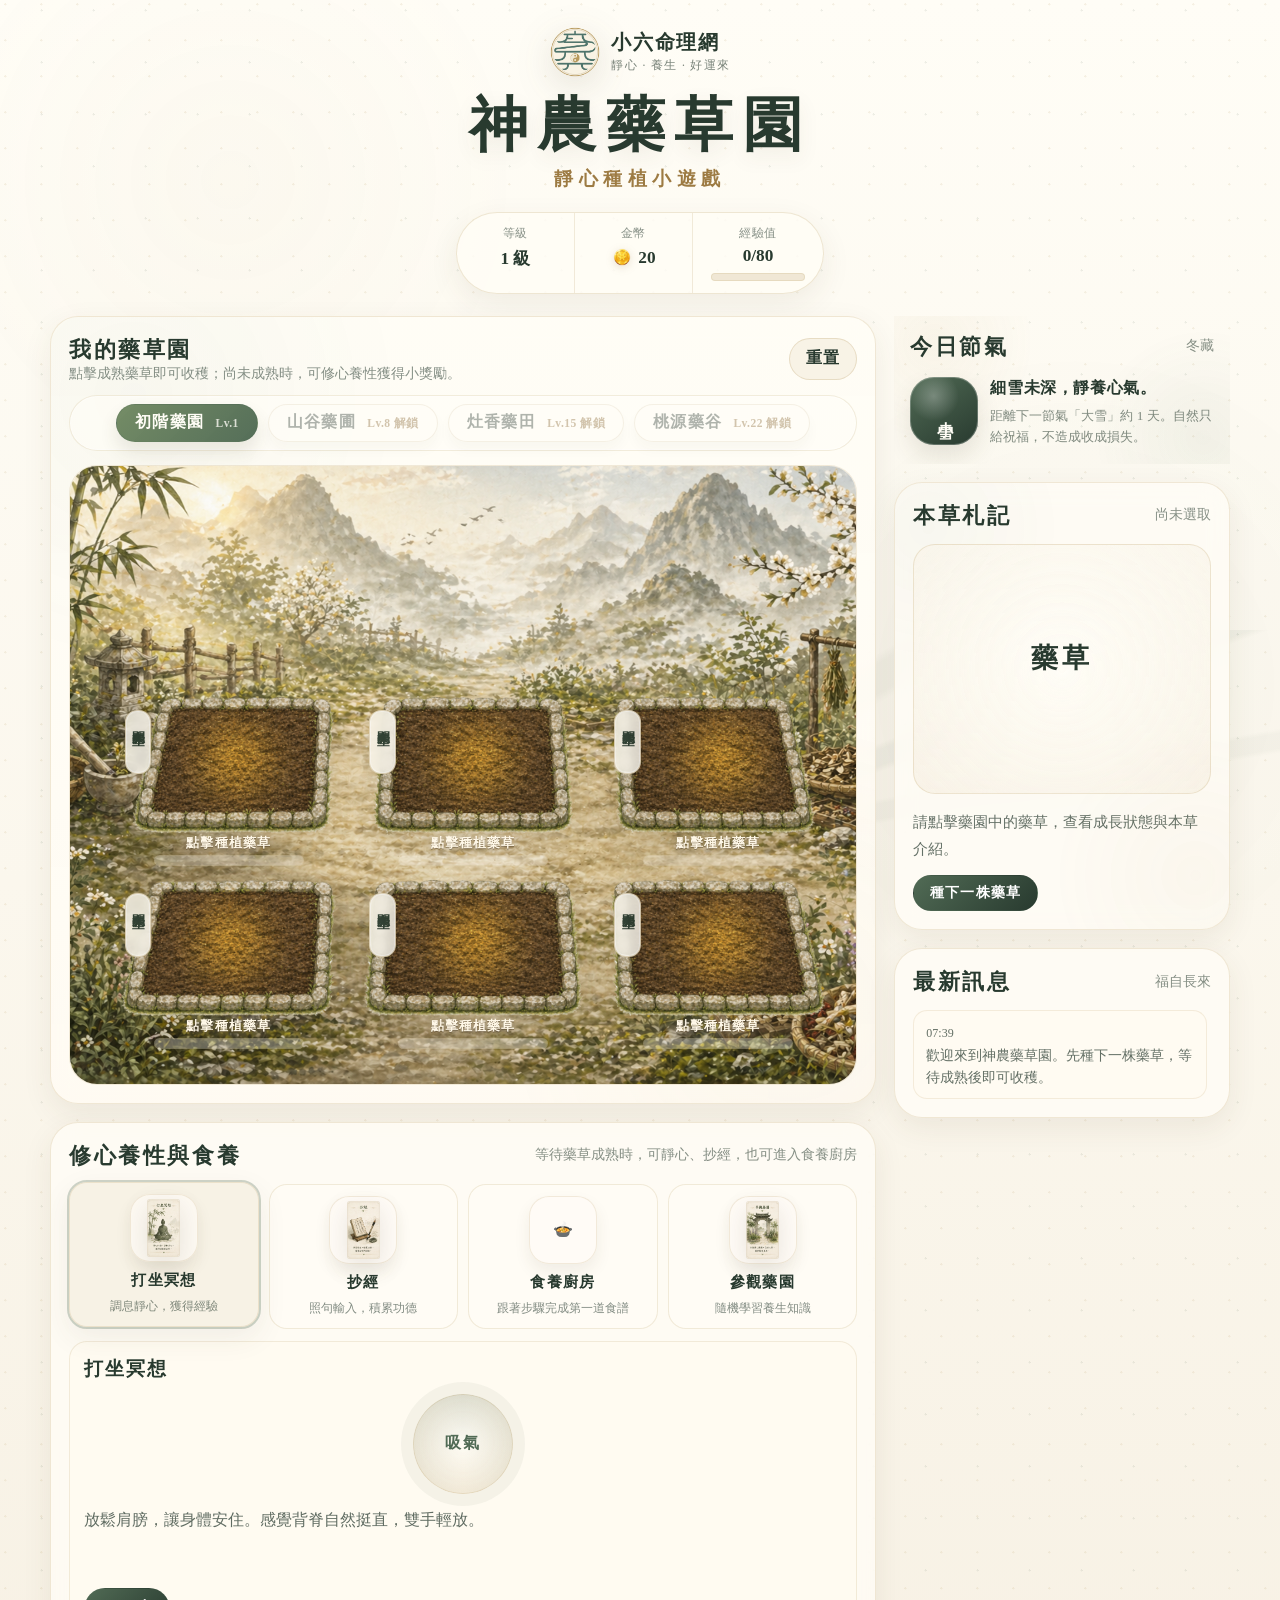
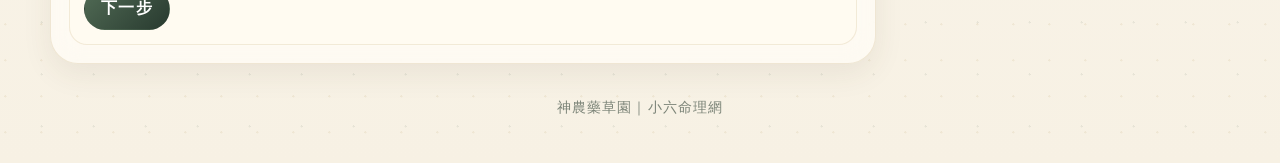
==== commit 07cc2e02: "修改直式呈現" ====
--- a/shennong_herb_garden.html
+++ b/shennong_herb_garden.html
@@ -3,7 +3,7 @@
 <head>
   <meta charset="UTF-8" />
   <meta name="viewport" content="width=device-width, initial-scale=1.0" />
-  <title>神農藥草園 V3.0｜固定6格地圖版｜小六命理網</title>
+  <title>神農藥草園 V3.3.7.2｜桃源藥谷｜小六命理網</title>
     <link rel="stylesheet" href="shennong_style.css">
 
 </head>
@@ -15,8 +15,8 @@
         <div class="brand-text">
           <strong>小六命理網</strong>
           <small>靜心 · 養生 · 好運來</small>
-        </a>
-      </div>
+        </div>
+      </a>
 
       <div class="game-title">
         <h1>神農藥草園</h1>
@@ -53,7 +53,8 @@
         <div id="gardenMapTabs" class="garden-map-tabs" aria-label="藥園地圖切頁">
           <button class="map-tab active" type="button" data-map-id="map1">初階藥園 <small>Lv.1</small></button>
           <button class="map-tab locked" type="button" disabled>山谷藥圃 <small>Lv.8 解鎖</small></button>
-          <button class="map-tab locked" type="button" disabled>靈泉藥田 <small>Lv.15 解鎖</small></button>
+          <button class="map-tab locked" type="button" disabled>灶香藥田 <small>Lv.15 解鎖</small></button>
+          <button class="map-tab locked" type="button" disabled>桃源藥谷 <small>Lv.22 解鎖</small></button>
         </div>
         <div class="garden-scene">
           <div class="garden-scene-bg" aria-hidden="true"></div>
@@ -145,7 +146,7 @@
     </main>
 
     <div class="footer-note">
-      小提醒：這是單一 HTML V3.0 固定 6 格地圖版，資料會暫存在瀏覽器 localStorage，不需要後端資料庫。
+      神農藥草園｜小六命理網
     </div>
   </div>
 
--- a/shennong_style.css
+++ b/shennong_style.css
@@ -2896,8 +2896,9 @@
 }
 
 @media (max-width: 460px) {
+  /* V3.3.7.2：min-height 由 520px 修正為 720px，避免比 720px 斷點 (760px) 還短 */
   .garden-scene {
-    min-height: 520px !important;
+    min-height: 720px !important;
   }
 
   .garden-grid {
@@ -2929,11 +2930,12 @@
   .garden-grid .plot.empty .plot-info,
   .garden-grid .plot.planted .plot-info,
   .garden-grid .plot.harvestable .plot-info {
-    width: min(112px, 96%) !important;
-  }
-
+    width: min(126px, 96%) !important;
+  }
+
+  /* V3.3.7.2：plot-time 由 .62rem 修正為 .72rem，提升手機直式可讀性 */
   .garden-grid .plot-time {
-    font-size: .62rem !important;
+    font-size: .72rem !important;
   }
 }
 
@@ -3651,11 +3653,12 @@
 }
 
 @media (max-width: 460px) {
+  /* V3.3.7.2：plot-info 寬度由 112px 提升為 126px，給生長中文字多一點呼吸空間 */
   .garden-grid .plot-info,
   .garden-grid .plot.empty .plot-info,
   .garden-grid .plot.planted .plot-info,
   .garden-grid .plot.harvestable .plot-info {
-    width: min(112px, 96%) !important;
+    width: min(126px, 96%) !important;
   }
 }
 
@@ -4344,663 +4347,19 @@
 
 
 /* ======================================================
-   V3.3.6.13：食養廚房入口位置測試
-   - 先將「食養廚房」安插在「修心養性」功能列中
-   - 目前僅作為位置與流程感測試，不接正式食譜系統
+   V3.3.6.22：食養廚房今日基準清理版
+   - 以 V3.3.6.21 的食養廚房進度為準
+   - 移除先前未採用 / 實驗用的 kitchen-mode、三欄資訊面板、舊食材框等樣式
+   - 保留目前採用流程：
+     1. 一般模式，不啟動 kitchen-mode
+     2. 背景圖 + 鍋子 + 青蔥 / 薑
+     3. 第三步點食材入鍋
+     4. 鍋子本體與黃光縮放三次
+     5. 點鍋十字光，完成品出現
+     6. 完成料理後切換成「左：我的食譜 / 右：大張食譜卡」
 ====================================================== */
 
-.activity-grid {
-  grid-template-columns: repeat(4, minmax(0, 1fr));
-}
-
-.activity-kitchen-icon {
-  font-size: 2.15rem;
-  color: var(--moss-dark);
-  line-height: 1;
-}
-
-.kitchen-entry-option {
-  background:
-    linear-gradient(180deg, rgba(255,253,246,.84), rgba(247,238,218,.78)),
-    radial-gradient(circle at 50% 0%, rgba(185,155,98,.18), transparent 62%);
-}
-
-.kitchen-preview-panel {
-  display: grid;
-  grid-template-columns: minmax(0, 1fr) 220px;
-  gap: 14px;
-  align-items: stretch;
-}
-
-.kitchen-preview-copy {
-  padding: 14px;
-  border-radius: 16px;
-  background: rgba(255,253,246,.62);
-  border: 1px solid rgba(185,155,98,.16);
-}
-
-.kitchen-preview-copy strong {
-  display: inline-block;
-  margin-bottom: 6px;
-  color: var(--moss-dark);
-  letter-spacing: .08em;
-}
-
-.kitchen-preview-copy p {
-  margin: 0 0 8px;
-  color: rgba(40,58,47,.72);
-  line-height: 1.75;
-}
-
-.kitchen-preview-copy ul {
-  margin: 0;
-  padding-left: 1.2em;
-  color: rgba(40,58,47,.68);
-  line-height: 1.8;
-}
-
-.kitchen-preview-card {
-  display: grid;
-  align-content: center;
-  justify-items: center;
-  gap: 8px;
-  padding: 16px;
-  border-radius: 18px;
-  text-align: center;
-  background:
-    radial-gradient(circle at 50% 20%, rgba(255,255,255,.72), transparent 52%),
-    linear-gradient(145deg, rgba(245,233,206,.94), rgba(255,251,239,.82));
-  border: 1px solid rgba(185,155,98,.22);
-  box-shadow: 0 10px 20px rgba(73,62,40,.08);
-}
-
-.kitchen-preview-card span {
-  color: rgba(40,58,47,.55);
-  font-size: .82rem;
-  letter-spacing: .08em;
-}
-
-.kitchen-preview-card b {
-  color: var(--moss-dark);
-  font-size: 1.28rem;
-  letter-spacing: .12em;
-}
-
-.kitchen-preview-card small {
-  color: rgba(40,58,47,.62);
-}
-
-@media (max-width: 1120px) {
-  .activity-grid {
-    grid-template-columns: repeat(2, minmax(0, 1fr));
-  }
-
-  .activity-option {
-    min-height: 132px;
-  }
-}
-
-@media (max-width: 720px) {
-  .activity-grid {
-    grid-template-columns: repeat(2, minmax(0, 1fr));
-    gap: 8px;
-  }
-
-  .activity-option {
-    min-height: 118px;
-  }
-
-  .kitchen-preview-panel {
-    grid-template-columns: 1fr;
-  }
-
-  .kitchen-preview-card {
-    min-height: 128px;
-  }
-}
-
-
-/* ======================================================
-   V3.3.6.14：食養廚房第一道食譜
-   - 第一道食譜：青蔥薑湯
-   - 使用 kitchen.zip 提供的背景、食譜卡、成品圖與食材圖
-====================================================== */
-
-.kitchen-workbench {
-  position: relative;
-  overflow: hidden;
-  display: grid;
-  grid-template-columns: 220px minmax(0, 1fr) 260px;
-  gap: 14px;
-  min-height: 430px;
-  padding: 14px;
-  border-radius: 22px;
-  background:
-    linear-gradient(90deg, rgba(255,253,246,.92), rgba(255,251,239,.76)),
-    var(--kitchen-bg) center / cover no-repeat;
-  border: 1px solid rgba(185,155,98,.22);
-  box-shadow: inset 0 0 0 1px rgba(255,255,255,.34);
-}
-
-.kitchen-workbench::before {
-  content: "";
-  position: absolute;
-  inset: 0;
-  pointer-events: none;
-  background:
-    radial-gradient(circle at 52% 18%, rgba(255,255,255,.22), transparent 34%),
-    linear-gradient(180deg, rgba(40,32,24,.08), rgba(40,32,24,.16));
-  opacity: .75;
-}
-
-.recipe-list-panel,
-.recipe-cooking-panel,
-.recipe-note-panel {
-  position: relative;
-  z-index: 1;
-  border-radius: 18px;
-  background: rgba(255,253,246,.84);
-  border: 1px solid rgba(185,155,98,.20);
-  box-shadow: 0 12px 24px rgba(73,62,40,.10);
-  backdrop-filter: blur(8px);
-}
-
-.recipe-list-panel { padding: 12px; }
-
-.recipe-panel-title {
-  margin-bottom: 10px;
-  color: var(--moss-dark);
-  font-weight: 900;
-  letter-spacing: .12em;
-}
-
-.recipe-mini-card {
-  width: 100%;
-  display: grid;
-  grid-template-columns: 58px 1fr;
-  gap: 10px;
-  align-items: center;
-  padding: 10px;
-  border-radius: 16px;
-  text-align: left;
-  color: var(--ink);
-  background: rgba(255,250,240,.72);
-  border: 1px solid rgba(185,155,98,.16);
-  transition: transform .18s ease, box-shadow .18s ease, background .18s ease;
-}
-
-.recipe-mini-card + .recipe-mini-card { margin-top: 8px; }
-
-.recipe-mini-card:hover,
-.recipe-mini-card.active {
-  transform: translateY(-1px);
-  background: rgba(246,238,218,.92);
-  box-shadow: 0 8px 18px rgba(73,62,40,.10);
-}
-
-.recipe-mini-card img {
-  width: 58px;
-  height: 58px;
-  object-fit: cover;
-  border-radius: 15px;
-  background: rgba(255,255,255,.62);
-}
-
-.recipe-mini-card b,
-.recipe-mini-card small,
-.recipe-mini-card em { display: block; }
-
-.recipe-mini-card b {
-  color: var(--moss-dark);
-  font-size: .95rem;
-}
-
-.recipe-mini-card small {
-  margin-top: 3px;
-  color: rgba(40,58,47,.60);
-  font-size: .74rem;
-}
-
-.recipe-mini-card em {
-  margin-top: 3px;
-  color: rgba(139,105,52,.72);
-  font-style: normal;
-  font-size: .72rem;
-}
-
-.recipe-cooking-panel {
-  display: grid;
-  gap: 12px;
-  align-content: start;
-  padding: 14px;
-}
-
-.recipe-hero-card {
-  display: grid;
-  grid-template-columns: 150px 1fr;
-  gap: 14px;
-  align-items: center;
-  padding: 12px;
-  border-radius: 18px;
-  background: rgba(255,250,240,.72);
-  border: 1px solid rgba(185,155,98,.18);
-}
-
-.recipe-hero-img {
-  width: 150px;
-  height: 118px;
-  object-fit: contain;
-  border-radius: 18px;
-  background:
-    radial-gradient(circle, rgba(255,255,255,.86), rgba(246,236,210,.56));
-}
-
-.recipe-kicker {
-  display: inline-block;
-  margin-bottom: 5px;
-  color: rgba(40,58,47,.56);
-  font-weight: 800;
-  font-size: .76rem;
-  letter-spacing: .10em;
-}
-
-.recipe-hero-card h4 {
-  margin: 0 0 7px;
-  color: var(--moss-dark);
-  font-size: 1.65rem;
-  letter-spacing: .14em;
-}
-
-.recipe-benefit {
-  display: inline-flex;
-  padding: 5px 12px;
-  border-radius: 999px;
-  color: #fffdf6;
-  background: linear-gradient(145deg, var(--moss), var(--moss-dark));
-  box-shadow: 0 6px 12px rgba(73,62,40,.10);
-  font-weight: 900;
-  letter-spacing: .10em;
-}
-
-.recipe-hero-card p {
-  margin: 8px 0 0;
-  color: rgba(40,58,47,.66);
-}
-
-.recipe-step-board {
-  padding: 18px;
-  border-radius: 18px;
-  background:
-    linear-gradient(180deg, rgba(255,253,246,.88), rgba(247,237,216,.72));
-  border: 1px solid rgba(185,155,98,.20);
-  min-height: 150px;
-}
-
-.recipe-step-count {
-  color: rgba(139,105,52,.76);
-  font-weight: 900;
-  letter-spacing: .16em;
-  margin-bottom: 10px;
-}
-
-.recipe-step-board p {
-  margin: 0;
-  color: var(--ink);
-  font-size: 1.08rem;
-  line-height: 1.8;
-  font-weight: 750;
-}
-
-.recipe-step-progress {
-  display: flex;
-  gap: 8px;
-  margin-top: 16px;
-}
-
-.recipe-step-progress i {
-  flex: 1;
-  height: 8px;
-  border-radius: 999px;
-  background: rgba(185,155,98,.18);
-}
-
-.recipe-step-progress i.active {
-  background: linear-gradient(90deg, var(--moss), var(--leaf));
-}
-
-.recipe-actions {
-  display: flex;
-  gap: 10px;
-  justify-content: center;
-}
-
-.recipe-actions .btn { min-width: 120px; }
-
-.recipe-note-panel {
-  padding: 12px;
-  display: grid;
-  gap: 10px;
-  align-content: start;
-}
-
-.recipe-card-thumb {
-  width: 100%;
-  max-height: 152px;
-  object-fit: cover;
-  object-position: top;
-  border-radius: 16px;
-  border: 1px solid rgba(185,155,98,.18);
-}
-
-.recipe-tags { display: flex; gap: 6px; flex-wrap: wrap; }
-
-.recipe-tags span {
-  padding: 4px 8px;
-  border-radius: 999px;
-  color: var(--moss-dark);
-  background: rgba(222,235,204,.72);
-  border: 1px solid rgba(81,107,85,.12);
-  font-weight: 800;
-  font-size: .72rem;
-}
-
-.recipe-info-box {
-  padding: 10px;
-  border-radius: 14px;
-  background: rgba(255,250,240,.68);
-  border: 1px solid rgba(185,155,98,.14);
-}
-
-.recipe-info-box b {
-  display: block;
-  margin-bottom: 5px;
-  color: var(--moss-dark);
-  letter-spacing: .08em;
-}
-
-.recipe-info-box p,
-.recipe-info-box ul {
-  margin: 0;
-  color: rgba(40,58,47,.68);
-  line-height: 1.65;
-  font-size: .88rem;
-}
-
-.recipe-info-box ul { padding-left: 1.2em; }
-
-.recipe-complete-status {
-  display: block;
-  color: rgba(139,105,52,.72);
-  line-height: 1.6;
-  text-align: center;
-}
-
-@media (max-width: 1120px) {
-  .kitchen-workbench { grid-template-columns: 1fr; }
-  .recipe-list-panel {
-    display: grid;
-    grid-template-columns: auto 1fr;
-    align-items: center;
-    gap: 10px;
-  }
-  .recipe-panel-title { margin: 0; }
-  .recipe-mini-card + .recipe-mini-card { margin-top: 0; }
-  .recipe-note-panel {
-    grid-template-columns: minmax(160px, 220px) 1fr;
-    align-items: start;
-  }
-  .recipe-tags,
-  .recipe-info-box,
-  .recipe-complete-status { grid-column: 2; }
-  .recipe-card-thumb {
-    grid-row: span 5;
-    max-height: 260px;
-  }
-}
-
-@media (max-width: 720px) {
-  .kitchen-workbench {
-    padding: 10px;
-    min-height: auto;
-  }
-  .recipe-list-panel { grid-template-columns: 1fr; }
-  .recipe-hero-card {
-    grid-template-columns: 1fr;
-    text-align: center;
-  }
-  .recipe-hero-img {
-    margin: 0 auto;
-    width: min(190px, 80%);
-  }
-  .recipe-note-panel { grid-template-columns: 1fr; }
-  .recipe-tags,
-  .recipe-info-box,
-  .recipe-complete-status { grid-column: auto; }
-  .recipe-card-thumb {
-    grid-row: auto;
-    max-height: 220px;
-  }
-}
-
-
-/* ======================================================
-   V3.3.6.15：食養廚房版面遮擋修正
-   - 問題：食養廚房主畫面右側被右欄 / 食譜資訊面板擋住
-   - 修正：
-     1. 進入食養廚房時啟用 body.kitchen-mode
-     2. 暫時隱藏右側 side-stack，讓食養廚房使用完整寬度
-     3. 食譜資訊面板不再放在右邊，改放到下方橫向區塊
-     4. 讓中間料理主畫面與背景視覺更完整
-====================================================== */
-
-body.kitchen-mode .main-grid {
-  grid-template-columns: minmax(0, 1fr) !important;
-}
-
-body.kitchen-mode .side-stack {
-  display: none !important;
-}
-
-body.kitchen-mode .activity-card {
-  overflow: visible !important;
-}
-
-body.kitchen-mode .activity-panel {
-  overflow: visible !important;
-}
-
-body.kitchen-mode .kitchen-workbench {
-  grid-template-columns: 240px minmax(0, 1fr) !important;
-  grid-template-areas:
-    "list cooking"
-    "note note";
-  min-height: 560px;
-  background:
-    linear-gradient(90deg, rgba(255,253,246,.82), rgba(255,251,239,.48) 46%, rgba(255,251,239,.20)),
-    var(--kitchen-bg) center / cover no-repeat;
-}
-
-body.kitchen-mode .recipe-list-panel {
-  grid-area: list;
-}
-
-body.kitchen-mode .recipe-cooking-panel {
-  grid-area: cooking;
-  min-height: 370px;
-  align-content: center;
-}
-
-body.kitchen-mode .recipe-note-panel {
-  grid-area: note;
-  grid-template-columns: 180px repeat(3, minmax(0, 1fr));
-  align-items: stretch;
-}
-
-body.kitchen-mode .recipe-note-panel .recipe-card-thumb {
-  max-height: 210px;
-  height: 100%;
-  object-fit: cover;
-  object-position: top;
-}
-
-body.kitchen-mode .recipe-note-panel .recipe-tags {
-  grid-column: 2 / -1;
-  align-self: center;
-}
-
-body.kitchen-mode .recipe-note-panel .recipe-complete-status {
-  grid-column: 2 / -1;
-}
-
-@media (max-width: 1120px) {
-  body.kitchen-mode .side-stack {
-    display: grid !important;
-  }
-
-  body.kitchen-mode .kitchen-workbench {
-    grid-template-columns: 1fr !important;
-    grid-template-areas:
-      "list"
-      "cooking"
-      "note";
-  }
-
-  body.kitchen-mode .recipe-cooking-panel {
-    min-height: auto;
-  }
-
-  body.kitchen-mode .recipe-note-panel {
-    grid-template-columns: minmax(160px, 220px) 1fr;
-  }
-
-  body.kitchen-mode .recipe-note-panel .recipe-tags,
-  body.kitchen-mode .recipe-note-panel .recipe-info-box,
-  body.kitchen-mode .recipe-note-panel .recipe-complete-status {
-    grid-column: 2;
-  }
-}
-
-@media (max-width: 720px) {
-  body.kitchen-mode .recipe-note-panel {
-    grid-template-columns: 1fr;
-  }
-
-  body.kitchen-mode .recipe-note-panel .recipe-tags,
-  body.kitchen-mode .recipe-note-panel .recipe-info-box,
-  body.kitchen-mode .recipe-note-panel .recipe-complete-status {
-    grid-column: auto;
-  }
-}
-
-
-/* ======================================================
-   V3.3.6.16：食養廚房背景圖與食材圖顯示修正
-   - 問題：
-     1. 食養廚房背景誤用食譜卡圖，沒有顯示 kitchen 背景圖
-     2. 青蔥、薑兩種食材圖沒有在畫面中明確顯示
-   - 修正：
-     1. kitchen-workbench 改用 recipe.backgroundImage
-     2. 加入 recipe-ingredient-strip 顯示青蔥與薑
-     3. 降低遮罩不透明度，讓背景圖更清楚
-====================================================== */
-
-.kitchen-workbench {
-  background:
-    linear-gradient(90deg, rgba(255,253,246,.66), rgba(255,251,239,.28) 42%, rgba(255,251,239,.10)),
-    var(--kitchen-bg) center / cover no-repeat !important;
-}
-
-.kitchen-workbench::before {
-  background:
-    radial-gradient(circle at 52% 18%, rgba(255,255,255,.10), transparent 34%),
-    linear-gradient(180deg, rgba(40,32,24,.03), rgba(40,32,24,.10)) !important;
-  opacity: .48 !important;
-}
-
-body.kitchen-mode .kitchen-workbench {
-  background:
-    linear-gradient(90deg, rgba(255,253,246,.58), rgba(255,251,239,.22) 38%, rgba(255,251,239,.06)),
-    var(--kitchen-bg) center / cover no-repeat !important;
-}
-
-.recipe-ingredient-strip {
-  display: flex;
-  gap: 12px;
-  align-items: center;
-  justify-content: center;
-  flex-wrap: wrap;
-  padding: 10px 12px;
-  border-radius: 18px;
-  background: rgba(255,253,246,.62);
-  border: 1px solid rgba(185,155,98,.16);
-}
-
-.recipe-ingredient-item {
-  margin: 0;
-  min-width: 92px;
-  display: grid;
-  justify-items: center;
-  gap: 5px;
-}
-
-.recipe-ingredient-item img {
-  width: 82px;
-  height: 82px;
-  object-fit: contain;
-  border-radius: 20px;
-  padding: 6px;
-  background:
-    radial-gradient(circle at 50% 35%, rgba(255,255,255,.92), rgba(246,236,210,.54));
-  border: 1px solid rgba(185,155,98,.16);
-  box-shadow: 0 8px 18px rgba(73,62,40,.10);
-}
-
-.recipe-ingredient-item figcaption {
-  color: var(--moss-dark);
-  font-weight: 900;
-  font-size: .82rem;
-  letter-spacing: .10em;
-}
-
-.recipe-info-ingredients-visual {
-  display: flex;
-  gap: 8px;
-  margin: 2px 0 8px;
-}
-
-.recipe-info-ingredients-visual img {
-  width: 46px;
-  height: 46px;
-  object-fit: contain;
-  border-radius: 14px;
-  padding: 4px;
-  background: rgba(255,255,255,.66);
-  border: 1px solid rgba(185,155,98,.14);
-}
-
-@media (max-width: 720px) {
-  .recipe-ingredient-item img {
-    width: 72px;
-    height: 72px;
-  }
-
-  .recipe-ingredient-item {
-    min-width: 78px;
-  }
-}
-
-
-/* ======================================================
-   V3.3.6.17：食養廚房一般模式簡化配置
-   - 不啟用 kitchen-mode，維持一般頁面布局
-   - 食養廚房畫面清空為：
-     1. 背景圖
-     2. ui/tool-clay-pot.png 放在中下方
-     3. 青蔥、薑兩樣食材放在畫面上
-     4. 背景圖下方為步驟資訊顯示區
-====================================================== */
-
-/* 保險：即使舊 class 殘留，也不要在食養廚房切換全頁模式 */
+/* 保險：食養廚房不再使用全頁 kitchen-mode */
 body.kitchen-mode .main-grid {
   grid-template-columns: minmax(0, 1.65fr) minmax(320px, .85fr) !important;
 }
@@ -5015,191 +4374,6 @@
   border: 1px solid rgba(185,155,98,.22);
   background: rgba(255,253,246,.82);
   box-shadow: inset 0 0 0 1px rgba(255,255,255,.32);
-}
-
-.kitchen-scene-simple {
-  position: relative;
-  min-height: 430px;
-  border-radius: 24px 24px 0 0;
-  overflow: hidden;
-  background:
-    linear-gradient(180deg, rgba(255,253,246,.03), rgba(40,32,24,.06)),
-    var(--kitchen-bg) center / cover no-repeat;
-}
-
-.kitchen-scene-simple::after {
-  content: "";
-  position: absolute;
-  inset: 0;
-  pointer-events: none;
-  background:
-    radial-gradient(circle at 50% 72%, rgba(255,247,218,.22), transparent 30%),
-    linear-gradient(180deg, rgba(0,0,0,.00), rgba(0,0,0,.10));
-}
-
-.kitchen-main-pot {
-  position: absolute;
-  z-index: 2;
-  left: 50%;
-  bottom: 13%;
-  width: clamp(160px, 29vw, 285px);
-  height: auto;
-  transform: translateX(-50%);
-  filter: drop-shadow(0 18px 28px rgba(46, 34, 20, .28));
-  animation: kitchenPotFloat 4.8s ease-in-out infinite;
-}
-
-@keyframes kitchenPotFloat {
-  0%, 100% { transform: translateX(-50%) translateY(0); }
-  50% { transform: translateX(-50%) translateY(-3px); }
-}
-
-.kitchen-ingredient-scene {
-  position: absolute;
-  inset: 0;
-  z-index: 3;
-  pointer-events: none;
-}
-
-.kitchen-scene-ingredient {
-  position: absolute;
-  margin: 0;
-  display: grid;
-  justify-items: center;
-  gap: 4px;
-  filter: drop-shadow(0 10px 16px rgba(46, 34, 20, .20));
-}
-
-.kitchen-scene-ingredient img {
-  width: clamp(76px, 12vw, 116px);
-  height: clamp(76px, 12vw, 116px);
-  object-fit: contain;
-  padding: 6px;
-  border-radius: 22px;
-  background: rgba(255,253,246,.64);
-  border: 1px solid rgba(185,155,98,.18);
-  backdrop-filter: blur(3px);
-}
-
-.kitchen-scene-ingredient figcaption {
-  padding: 3px 9px;
-  border-radius: 999px;
-  color: var(--moss-dark);
-  background: rgba(255,253,246,.82);
-  border: 1px solid rgba(185,155,98,.16);
-  font-size: .78rem;
-  font-weight: 900;
-  letter-spacing: .10em;
-}
-
-.kitchen-scene-ingredient-scallion {
-  left: 12%;
-  bottom: 18%;
-}
-
-.kitchen-scene-ingredient-ginger {
-  right: 13%;
-  bottom: 19%;
-}
-
-.kitchen-step-panel-simple {
-  display: grid;
-  grid-template-columns: minmax(0, 1fr) auto;
-  gap: 14px;
-  align-items: center;
-  padding: 16px;
-  background:
-    linear-gradient(180deg, rgba(255,253,246,.94), rgba(247,238,218,.86));
-  border-top: 1px solid rgba(185,155,98,.20);
-}
-
-.kitchen-step-main h4 {
-  margin: 4px 0 8px;
-  color: var(--moss-dark);
-  font-size: 1.45rem;
-  letter-spacing: .14em;
-}
-
-.kitchen-step-current {
-  margin: 10px 0 0;
-  color: rgba(40,58,47,.78);
-  line-height: 1.75;
-  font-weight: 750;
-}
-
-.kitchen-complete-status {
-  display: block;
-  margin-top: 8px;
-  color: rgba(139,105,52,.72);
-  line-height: 1.5;
-}
-
-.kitchen-actions-simple {
-  justify-content: flex-end;
-  align-self: end;
-}
-
-@media (max-width: 1120px) {
-  .kitchen-scene-simple {
-    min-height: 400px;
-  }
-
-  .kitchen-step-panel-simple {
-    grid-template-columns: 1fr;
-  }
-
-  .kitchen-actions-simple {
-    justify-content: center;
-  }
-}
-
-@media (max-width: 720px) {
-  .kitchen-scene-simple {
-    min-height: 360px;
-    background-position: center;
-  }
-
-  .kitchen-main-pot {
-    bottom: 14%;
-    width: clamp(145px, 46vw, 220px);
-  }
-
-  .kitchen-scene-ingredient img {
-    width: 76px;
-    height: 76px;
-  }
-
-  .kitchen-scene-ingredient-scallion {
-    left: 6%;
-    bottom: 17%;
-  }
-
-  .kitchen-scene-ingredient-ginger {
-    right: 7%;
-    bottom: 17%;
-  }
-
-  .kitchen-step-panel-simple {
-    padding: 13px;
-  }
-
-  .kitchen-step-main h4 {
-    font-size: 1.25rem;
-  }
-}
-
-
-/* ======================================================
-   V3.3.6.18：食養廚房互動流程版
-   - 鍋子下移 20px，取消浮動
-   - 食材貼齊背景圖下緣上方 20px，橫向透空放置
-   - 第三步點選食材，食材縮小入鍋
-   - 鍋子脈動 3 次並發出黃光
-   - 點鍋後十字光散出，鍋子消失，完成品出現
-====================================================== */
-
-.kitchen-stage-simple {
-  overflow: hidden;
 }
 
 .kitchen-scene-simple {
@@ -5245,7 +4419,12 @@
 
 .kitchen-main-pot.is-ready {
   cursor: pointer;
-  animation: kitchenPotPulse 0.72s ease-in-out 3;
+  animation: none !important;
+}
+
+.kitchen-main-pot.is-ready img {
+  transform-origin: center bottom;
+  animation: kitchenPotImagePulse 0.72s ease-in-out 3 !important;
 }
 
 .kitchen-main-pot.is-ready::after {
@@ -5261,6 +4440,11 @@
 
 .kitchen-main-pot.is-bursting {
   animation: kitchenPotBurstFade .78s ease forwards;
+}
+
+.kitchen-main-pot.is-bursting img {
+  transform-origin: center bottom;
+  animation: kitchenPotImageBurstFade .78s ease forwards !important;
 }
 
 .kitchen-main-pot.is-hidden {
@@ -5416,37 +4600,6 @@
   transform: translateX(-50%) scale(1);
 }
 
-@keyframes ingredientIntoPotLeft {
-  0% { transform: translate3d(0, 0, 0) scale(1); opacity: 1; }
-  100% { transform: translate3d(185px, -92px, 0) scale(.12); opacity: 0; }
-}
-
-@keyframes ingredientIntoPotRight {
-  0% { transform: translate3d(0, 0, 0) scale(1); opacity: 1; }
-  100% { transform: translate3d(-185px, -92px, 0) scale(.12); opacity: 0; }
-}
-
-@keyframes kitchenPotPulse {
-  0%, 100% { transform: translateX(-50%) scale(1); }
-  50% { transform: translateX(-50%) scale(1.075); }
-}
-
-@keyframes kitchenGlowPulse {
-  0%, 100% { opacity: .28; transform: scale(.92); }
-  50% { opacity: 1; transform: scale(1.08); }
-}
-
-@keyframes kitchenPotBurstFade {
-  0% { transform: translateX(-50%) scale(1); opacity: 1; }
-  100% { transform: translateX(-50%) scale(.58); opacity: 0; }
-}
-
-@keyframes kitchenCrossScatter {
-  0% { transform: translate(-50%, -50%) scale(.2); opacity: 0; }
-  12% { opacity: 1; }
-  100% { transform: translate(calc(-50% + var(--x)), calc(-50% + var(--y))) scale(1); opacity: 0; }
-}
-
 .kitchen-step-panel-simple {
   display: grid;
   grid-template-columns: minmax(0, 1fr) auto;
@@ -5457,105 +4610,45 @@
   border-top: 1px solid rgba(185,155,98,.20);
 }
 
-@media (max-width: 720px) {
-  .kitchen-scene-simple {
-    min-height: 340px;
-  }
-
-  .kitchen-main-pot {
-    bottom: 26px;
-    width: clamp(150px, 43vw, 210px);
-  }
-
-  .kitchen-ingredient-row {
-    gap: clamp(28px, 6vw, 56px);
-    bottom: 20px;
-    width: 96%;
-  }
-
-  .kitchen-scene-ingredient img {
-    width: 72px;
-    height: 72px;
-  }
-
-  .kitchen-finished-dish {
-    bottom: 30px;
-    width: clamp(150px, 43vw, 210px);
-  }
-
-  @keyframes ingredientIntoPotLeft {
-    0% { transform: translate3d(0, 0, 0) scale(1); opacity: 1; }
-    100% { transform: translate3d(108px, -70px, 0) scale(.12); opacity: 0; }
-  }
-
-  @keyframes ingredientIntoPotRight {
-    0% { transform: translate3d(0, 0, 0) scale(1); opacity: 1; }
-    100% { transform: translate3d(-108px, -70px, 0) scale(.12); opacity: 0; }
-  }
-}
-
-
-/* ======================================================
-   V3.3.6.19：鍋子本體縮放三次修正
-   - 問題：食材入鍋後只有黃光縮放，鍋子本體沒有跟著縮放
-   - 修正：將縮放動畫套用到鍋子內部 img，不再只作用在 button 容器
-====================================================== */
-
-.kitchen-main-pot.is-ready {
-  animation: none !important;
-}
-
-.kitchen-main-pot.is-ready img {
-  transform-origin: center bottom;
-  animation: kitchenPotImagePulse 0.72s ease-in-out 3 !important;
-}
-
-.kitchen-main-pot.is-bursting img {
-  transform-origin: center bottom;
-  animation: kitchenPotImageBurstFade .78s ease forwards !important;
-}
-
-@keyframes kitchenPotImagePulse {
-  0%, 100% {
-    transform: scale(1);
-    filter: drop-shadow(0 18px 28px rgba(46, 34, 20, .28));
-  }
-  50% {
-    transform: scale(1.075);
-    filter:
-      drop-shadow(0 18px 28px rgba(46, 34, 20, .24))
-      drop-shadow(0 0 18px rgba(255, 222, 98, .78));
-  }
-}
-
-@keyframes kitchenPotImageBurstFade {
-  0% {
-    transform: scale(1);
-    opacity: 1;
-  }
-  100% {
-    transform: scale(.58);
-    opacity: 0;
-  }
-}
-
-
-/* ======================================================
-   V3.3.6.20：完成料理後切換食譜收藏介面
-   - 按下「完成料理」後：
-     左側顯示「我的食譜」
-     右側顯示大張食譜卡
-====================================================== */
-
+.kitchen-step-main h4 {
+  margin: 4px 0 8px;
+  color: var(--moss-dark);
+  font-size: 1.45rem;
+  letter-spacing: .14em;
+}
+
+.kitchen-step-current {
+  margin: 10px 0 0;
+  color: rgba(40,58,47,.78);
+  line-height: 1.75;
+  font-weight: 750;
+}
+
+.kitchen-complete-status {
+  display: block;
+  margin-top: 8px;
+  color: rgba(139,105,52,.72);
+  line-height: 1.5;
+}
+
+.kitchen-actions-simple {
+  justify-content: flex-end;
+  align-self: end;
+}
+
+/* 完成料理後：左側我的食譜、右側大張食譜卡 */
 .kitchen-collection-layout {
   display: grid;
   grid-template-columns: 260px minmax(0, 1fr);
   gap: 16px;
   align-items: start;
+  overflow: hidden;
 }
 
 .kitchen-book-list,
 .kitchen-recipe-card-view {
+  min-width: 0;
+  overflow: hidden;
   border-radius: 24px;
   border: 1px solid rgba(185,155,98,.18);
   background: linear-gradient(180deg, rgba(255,253,246,.95), rgba(247,238,218,.86));
@@ -5650,96 +4743,6 @@
   margin-bottom: 12px;
 }
 
-.kitchen-recipe-showcard {
-  display: grid;
-  grid-template-columns: minmax(280px, 420px) minmax(0, 1fr);
-  gap: 18px;
-  align-items: start;
-}
-
-.kitchen-recipe-showcard-image {
-  width: 100%;
-  border-radius: 22px;
-  border: 1px solid rgba(185,155,98,.18);
-  background: rgba(255,255,255,.62);
-  box-shadow: 0 10px 22px rgba(82, 68, 44, .10);
-}
-
-.kitchen-recipe-showcard-body {
-  display: grid;
-  gap: 14px;
-}
-
-.kitchen-recipe-showcard-title h4 {
-  margin: 0 0 8px;
-  color: var(--moss-dark);
-  font-size: 1.5rem;
-  letter-spacing: .14em;
-}
-
-.kitchen-recipe-meta-grid {
-  display: grid;
-  grid-template-columns: repeat(2, minmax(0, 1fr));
-  gap: 12px;
-}
-
-.recipe-step-list-box {
-  padding: 14px 16px;
-  border-radius: 18px;
-  background: rgba(255,255,255,.58);
-  border: 1px solid rgba(185,155,98,.14);
-}
-
-.recipe-step-list-box b {
-  display: inline-block;
-  margin-bottom: 8px;
-  color: var(--moss-dark);
-}
-
-.recipe-step-list-box ol {
-  margin: 0;
-  padding-left: 1.2em;
-  color: rgba(64, 86, 72, .82);
-  line-height: 1.8;
-}
-
-@media (max-width: 980px) {
-  .kitchen-collection-layout {
-    grid-template-columns: 1fr;
-  }
-
-  .kitchen-recipe-showcard {
-    grid-template-columns: 1fr;
-  }
-
-  .kitchen-recipe-meta-grid {
-    grid-template-columns: 1fr;
-  }
-}
-
-
-/* ======================================================
-   V3.3.6.21：食譜收藏介面殘留資訊清理
-   - 問題：完成料理後的收藏畫面，左側範圍外疑似出現舊食譜資訊文字
-   - 修正：收藏畫面只保留「左：我的食譜」與「右：大張食譜卡」
-   - 移除收藏畫面中的舊資訊區塊：食材、食養功效、適合時節、料理步驟
-====================================================== */
-
-.kitchen-collection-clean {
-  overflow: hidden;
-}
-
-.kitchen-collection-clean .kitchen-book-list,
-.kitchen-collection-clean .kitchen-recipe-card-view {
-  min-width: 0;
-  overflow: hidden;
-}
-
-.kitchen-recipe-card-only {
-  display: grid;
-  gap: 12px;
-}
-
 .kitchen-recipe-card-stage {
   display: grid;
   justify-items: center;
@@ -5781,16 +4784,422 @@
   line-height: 1.5;
 }
 
-/* 收藏畫面不再使用舊資訊區，避免舊 CSS grid-column 造成文字外漏 */
-.kitchen-collection-clean .kitchen-recipe-showcard-body,
-.kitchen-collection-clean .kitchen-recipe-meta-grid,
-.kitchen-collection-clean .recipe-info-box,
-.kitchen-collection-clean .recipe-step-list-box {
-  display: none !important;
+@keyframes ingredientIntoPotLeft {
+  0% { transform: translate3d(0, 0, 0) scale(1); opacity: 1; }
+  100% { transform: translate3d(185px, -92px, 0) scale(.12); opacity: 0; }
+}
+
+@keyframes ingredientIntoPotRight {
+  0% { transform: translate3d(0, 0, 0) scale(1); opacity: 1; }
+  100% { transform: translate3d(-185px, -92px, 0) scale(.12); opacity: 0; }
+}
+
+@keyframes kitchenPotImagePulse {
+  0%, 100% {
+    transform: scale(1);
+    filter: drop-shadow(0 18px 28px rgba(46, 34, 20, .28));
+  }
+  50% {
+    transform: scale(1.075);
+    filter:
+      drop-shadow(0 18px 28px rgba(46, 34, 20, .24))
+      drop-shadow(0 0 18px rgba(255, 222, 98, .78));
+  }
+}
+
+@keyframes kitchenGlowPulse {
+  0%, 100% { opacity: .28; transform: scale(.92); }
+  50% { opacity: 1; transform: scale(1.08); }
+}
+
+@keyframes kitchenPotBurstFade {
+  0% { transform: translateX(-50%) scale(1); opacity: 1; }
+  100% { transform: translateX(-50%) scale(.58); opacity: 0; }
+}
+
+@keyframes kitchenPotImageBurstFade {
+  0% { transform: scale(1); opacity: 1; }
+  100% { transform: scale(.58); opacity: 0; }
+}
+
+@keyframes kitchenCrossScatter {
+  0% { transform: translate(-50%, -50%) scale(.2); opacity: 0; }
+  12% { opacity: 1; }
+  100% { transform: translate(calc(-50% + var(--x)), calc(-50% + var(--y))) scale(1); opacity: 0; }
+}
+
+@media (max-width: 1120px) {
+  .kitchen-scene-simple {
+    min-height: 400px;
+  }
+
+  .kitchen-step-panel-simple {
+    grid-template-columns: 1fr;
+  }
+
+  .kitchen-actions-simple {
+    justify-content: center;
+  }
 }
 
 @media (max-width: 980px) {
+  .kitchen-collection-layout {
+    grid-template-columns: 1fr;
+  }
+
   .kitchen-recipe-card-large {
     max-height: none;
   }
 }
+
+@media (max-width: 720px) {
+  .kitchen-scene-simple {
+    min-height: 340px;
+    background-position: center;
+  }
+
+  .kitchen-main-pot {
+    bottom: 26px;
+    width: clamp(150px, 43vw, 210px);
+  }
+
+  .kitchen-ingredient-row {
+    gap: clamp(28px, 6vw, 56px);
+    bottom: 20px;
+    width: 96%;
+  }
+
+  .kitchen-scene-ingredient img {
+    width: 72px;
+    height: 72px;
+  }
+
+  .kitchen-finished-dish {
+    bottom: 30px;
+    width: clamp(150px, 43vw, 210px);
+  }
+
+  .kitchen-step-panel-simple {
+    padding: 13px;
+  }
+
+  .kitchen-step-main h4 {
+    font-size: 1.25rem;
+  }
+
+  @keyframes ingredientIntoPotLeft {
+    0% { transform: translate3d(0, 0, 0) scale(1); opacity: 1; }
+    100% { transform: translate3d(108px, -70px, 0) scale(.12); opacity: 0; }
+  }
+
+  @keyframes ingredientIntoPotRight {
+    0% { transform: translate3d(0, 0, 0) scale(1); opacity: 1; }
+    100% { transform: translate3d(-108px, -70px, 0) scale(.12); opacity: 0; }
+  }
+}
+
+
+/* ======================================================
+   V3.3.6.23：修心養性四顆按鈕單列修正
+   - 固定為一排四顆：
+     打坐冥想｜抄經｜食養廚房｜參觀藥園
+====================================================== */
+
+.activity-card .activity-grid {
+  grid-template-columns: repeat(4, minmax(0, 1fr)) !important;
+}
+
+.activity-card .activity-option {
+  min-height: 136px;
+  padding: 11px 6px;
+}
+
+.activity-card .activity-icon {
+  width: 68px;
+  height: 68px;
+}
+
+.activity-card .activity-thumb {
+  width: 58px;
+  height: 58px;
+}
+
+.activity-card .activity-option strong {
+  font-size: .95rem;
+  white-space: nowrap;
+}
+
+.activity-card .activity-option small {
+  font-size: .74rem;
+  line-height: 1.35;
+}
+
+/* ======================================================
+   V3.3.6.24：手機直式食養廚房步驟文字橫排修正
+   - 手機直式下，步驟資訊區固定單欄且文字橫向閱讀
+   - 操作按鈕移到文字下方，避免擠壓文字寬度
+====================================================== */
+
+@media (max-width: 720px) and (orientation: portrait) {
+  .activity-card .activity-grid {
+    grid-template-columns: repeat(4, minmax(0, 1fr)) !important;
+    gap: 6px;
+  }
+
+  .activity-card .activity-option {
+    min-height: 104px;
+    padding: 8px 3px;
+    border-radius: 14px;
+    gap: 5px;
+  }
+
+  .activity-card .activity-icon {
+    width: 46px;
+    height: 46px;
+    border-radius: 14px;
+  }
+
+  .activity-card .activity-thumb {
+    width: 40px;
+    height: 40px;
+  }
+
+  .activity-card .activity-kitchen-icon {
+    font-size: 1.6rem;
+  }
+
+  .activity-card .activity-option strong {
+    font-size: .78rem;
+    letter-spacing: .02em;
+  }
+
+  .activity-card .activity-option small {
+    display: none;
+  }
+
+  .kitchen-step-panel-simple {
+    display: block !important;
+    padding: 14px 13px 15px !important;
+  }
+
+  .kitchen-step-main {
+    display: block !important;
+    width: 100% !important;
+    min-width: 0 !important;
+  }
+
+  .kitchen-step-main .recipe-kicker,
+  .kitchen-step-main h4,
+  .kitchen-step-current,
+  .kitchen-complete-status {
+    writing-mode: horizontal-tb !important;
+    text-orientation: mixed !important;
+    white-space: normal !important;
+    word-break: normal !important;
+    overflow-wrap: break-word !important;
+    line-break: auto !important;
+    text-align: left !important;
+  }
+
+  .kitchen-step-main h4 {
+    display: block;
+    width: 100%;
+    margin: 4px 0 7px !important;
+    word-break: keep-all !important;
+  }
+
+  .kitchen-step-main .recipe-benefit {
+    display: inline-flex;
+    width: auto;
+    max-width: 100%;
+    writing-mode: horizontal-tb !important;
+    text-orientation: mixed !important;
+    white-space: nowrap !important;
+  }
+
+  .kitchen-step-current {
+    display: block !important;
+    width: 100% !important;
+    max-width: 100% !important;
+    margin: 10px 0 0 !important;
+    line-height: 1.75 !important;
+    letter-spacing: .02em;
+  }
+
+  .recipe-step-progress {
+    width: 100% !important;
+    margin-top: 12px !important;
+  }
+
+  .kitchen-complete-status {
+    display: block !important;
+    width: 100% !important;
+    margin-top: 8px !important;
+    line-height: 1.5 !important;
+  }
+
+  .kitchen-actions-simple {
+    display: flex !important;
+    width: 100%;
+    justify-content: center !important;
+    gap: 8px;
+    margin-top: 12px;
+  }
+
+  .kitchen-actions-simple .btn {
+    flex: 1 1 0;
+    min-width: 0;
+    padding-left: 8px;
+    padding-right: 8px;
+    white-space: nowrap;
+  }
+}
+
+/* ======================================================
+   V3.3.6.25：手機直式四顆功能按鈕文字溢出修正
+   - 問題：手機直式下，四顆功能按鈕的文字介紹超出按鈕本身
+   - 修正：手機直式維持四顆同列，隱藏 small 介紹，縮小 icon 與主標題字級
+====================================================== */
+
+@media (max-width: 720px) and (orientation: portrait) {
+  .activity-card .activity-grid {
+    grid-template-columns: repeat(4, minmax(0, 1fr)) !important;
+    gap: 5px !important;
+    align-items: stretch;
+  }
+
+  .activity-card .activity-option {
+    min-width: 0 !important;
+    min-height: 86px !important;
+    max-height: 92px;
+    padding: 7px 2px 6px !important;
+    border-radius: 13px !important;
+    gap: 4px !important;
+    align-content: center !important;
+    justify-items: center !important;
+    overflow: hidden !important;
+  }
+
+  .activity-card .activity-icon {
+    width: 38px !important;
+    height: 38px !important;
+    border-radius: 12px !important;
+    margin: 0 !important;
+  }
+
+  .activity-card .activity-thumb {
+    width: 34px !important;
+    height: 34px !important;
+  }
+
+  .activity-card .activity-kitchen-icon {
+    font-size: 1.32rem !important;
+    line-height: 1 !important;
+  }
+
+  .activity-card .activity-option strong {
+    display: block !important;
+    width: 100% !important;
+    max-width: 100% !important;
+    font-size: .68rem !important;
+    line-height: 1.15 !important;
+    letter-spacing: 0 !important;
+    text-align: center !important;
+    white-space: nowrap !important;
+    overflow: hidden !important;
+    text-overflow: clip !important;
+  }
+
+  .activity-card .activity-option small {
+    display: none !important;
+  }
+}
+
+@media (max-width: 390px) and (orientation: portrait) {
+  .activity-card .activity-grid { gap: 4px !important; }
+  .activity-card .activity-option {
+    min-height: 78px !important;
+    max-height: 84px;
+    padding: 6px 1px 5px !important;
+    border-radius: 12px !important;
+  }
+  .activity-card .activity-icon { width: 34px !important; height: 34px !important; }
+  .activity-card .activity-thumb { width: 30px !important; height: 30px !important; }
+  .activity-card .activity-kitchen-icon { font-size: 1.18rem !important; }
+  .activity-card .activity-option strong { font-size: .62rem !important; line-height: 1.12 !important; }
+}
+
+
+/* ======================================================
+   V3.3.6.26：手機直式四顆功能按鈕上下排列修正
+   - 每顆按鈕內部改成直向兩行：
+     第一行圖示置中，第二行主文字置中
+====================================================== */
+
+@media (max-width: 720px) and (orientation: portrait) {
+  .activity-card .activity-option {
+    display: grid !important;
+    grid-template-rows: 40px auto !important;
+    grid-template-columns: 1fr !important;
+    align-content: center !important;
+    justify-content: center !important;
+    justify-items: center !important;
+    align-items: center !important;
+    text-align: center !important;
+    column-gap: 0 !important;
+    row-gap: 5px !important;
+    overflow: hidden !important;
+  }
+
+  .activity-card .activity-option .activity-icon {
+    grid-row: 1 !important;
+    grid-column: 1 !important;
+    justify-self: center !important;
+    align-self: center !important;
+    display: grid !important;
+    place-items: center !important;
+  }
+
+  .activity-card .activity-option strong {
+    grid-row: 2 !important;
+    grid-column: 1 !important;
+    justify-self: center !important;
+    align-self: center !important;
+    display: block !important;
+    width: 100% !important;
+    max-width: 100% !important;
+    min-width: 0 !important;
+    text-align: center !important;
+    white-space: nowrap !important;
+    overflow: hidden !important;
+    text-overflow: clip !important;
+  }
+
+  .activity-card .activity-option small {
+    display: none !important;
+  }
+}
+
+@media (max-width: 390px) and (orientation: portrait) {
+  .activity-card .activity-option {
+    grid-template-rows: 35px auto !important;
+    row-gap: 4px !important;
+  }
+}
+
+
+/* ======================================================
+   V3.3.7.0：第四章桃源藥谷地圖與藥草
+   - 四張地圖按鈕保持整齊
+   - 第四章沿用 6 塊土地配置與天氣特效
+====================================================== */
+
+.garden-map-tabs {
+  grid-template-columns: repeat(4, minmax(0, 1fr));
+}
+
+@media (max-width: 720px) {
+  .garden-map-tabs {
+    grid-template-columns: repeat(2, minmax(0, 1fr));
+  }
+}
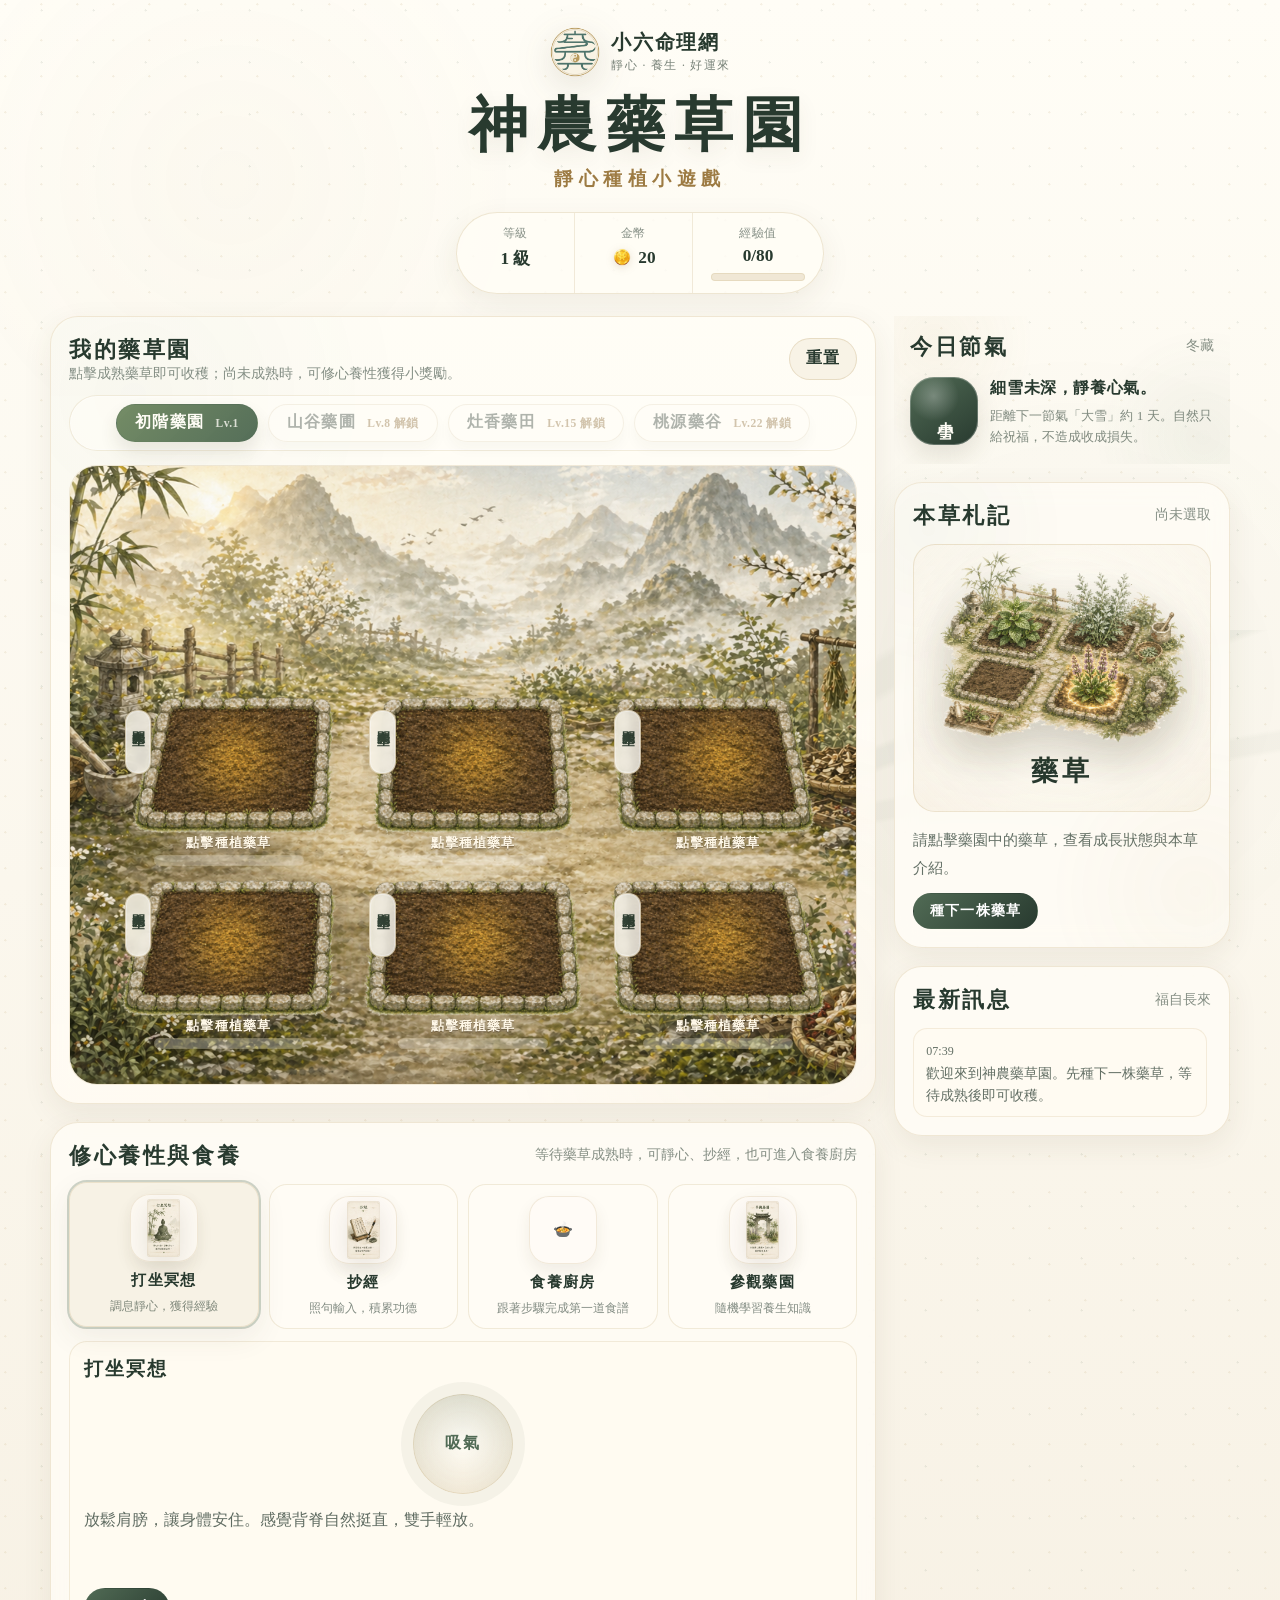
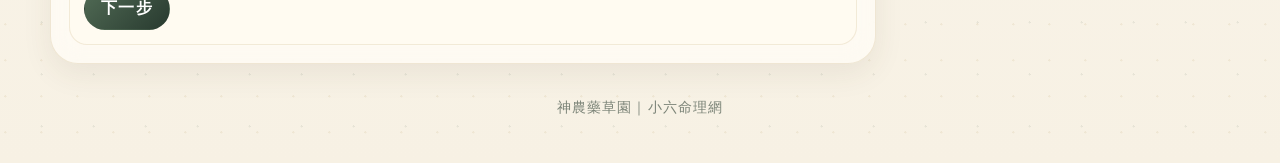
==== commit 40989eee: "修改直式呈現" ====
--- a/shennong_herb_garden.html
+++ b/shennong_herb_garden.html
@@ -3,7 +3,7 @@
 <head>
   <meta charset="UTF-8" />
   <meta name="viewport" content="width=device-width, initial-scale=1.0" />
-  <title>神農藥草園 V3.3.7.2｜桃源藥谷｜小六命理網</title>
+  <title>神農藥草園 V3.3.7.1｜桃源藥谷｜小六命理網</title>
     <link rel="stylesheet" href="shennong_style.css">
 
 </head>
--- a/shennong_style.css
+++ b/shennong_style.css
@@ -2896,9 +2896,8 @@
 }
 
 @media (max-width: 460px) {
-  /* V3.3.7.2：min-height 由 520px 修正為 720px，避免比 720px 斷點 (760px) 還短 */
   .garden-scene {
-    min-height: 720px !important;
+    min-height: 520px !important;
   }
 
   .garden-grid {
@@ -2930,12 +2929,11 @@
   .garden-grid .plot.empty .plot-info,
   .garden-grid .plot.planted .plot-info,
   .garden-grid .plot.harvestable .plot-info {
-    width: min(126px, 96%) !important;
-  }
-
-  /* V3.3.7.2：plot-time 由 .62rem 修正為 .72rem，提升手機直式可讀性 */
+    width: min(112px, 96%) !important;
+  }
+
   .garden-grid .plot-time {
-    font-size: .72rem !important;
+    font-size: .62rem !important;
   }
 }
 
@@ -3653,12 +3651,11 @@
 }
 
 @media (max-width: 460px) {
-  /* V3.3.7.2：plot-info 寬度由 112px 提升為 126px，給生長中文字多一點呼吸空間 */
   .garden-grid .plot-info,
   .garden-grid .plot.empty .plot-info,
   .garden-grid .plot.planted .plot-info,
   .garden-grid .plot.harvestable .plot-info {
-    width: min(126px, 96%) !important;
+    width: min(112px, 96%) !important;
   }
 }
 
